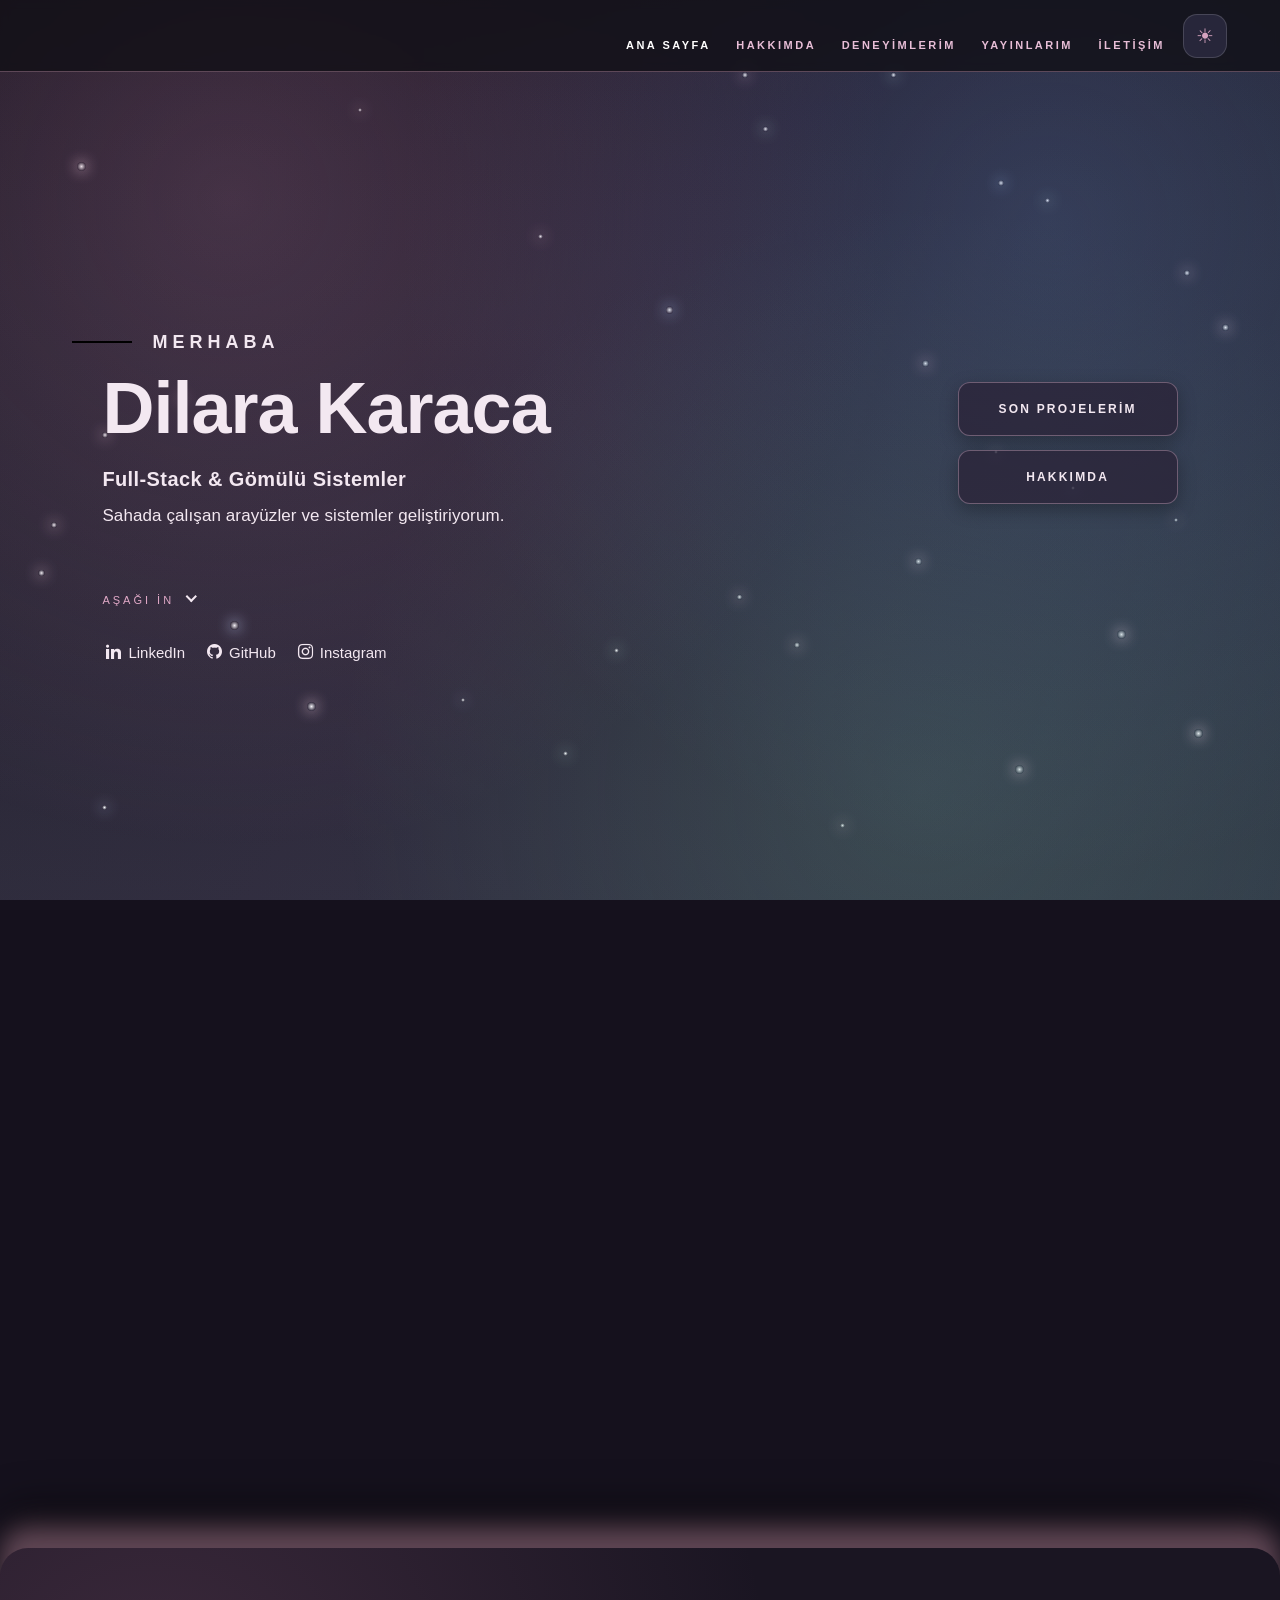
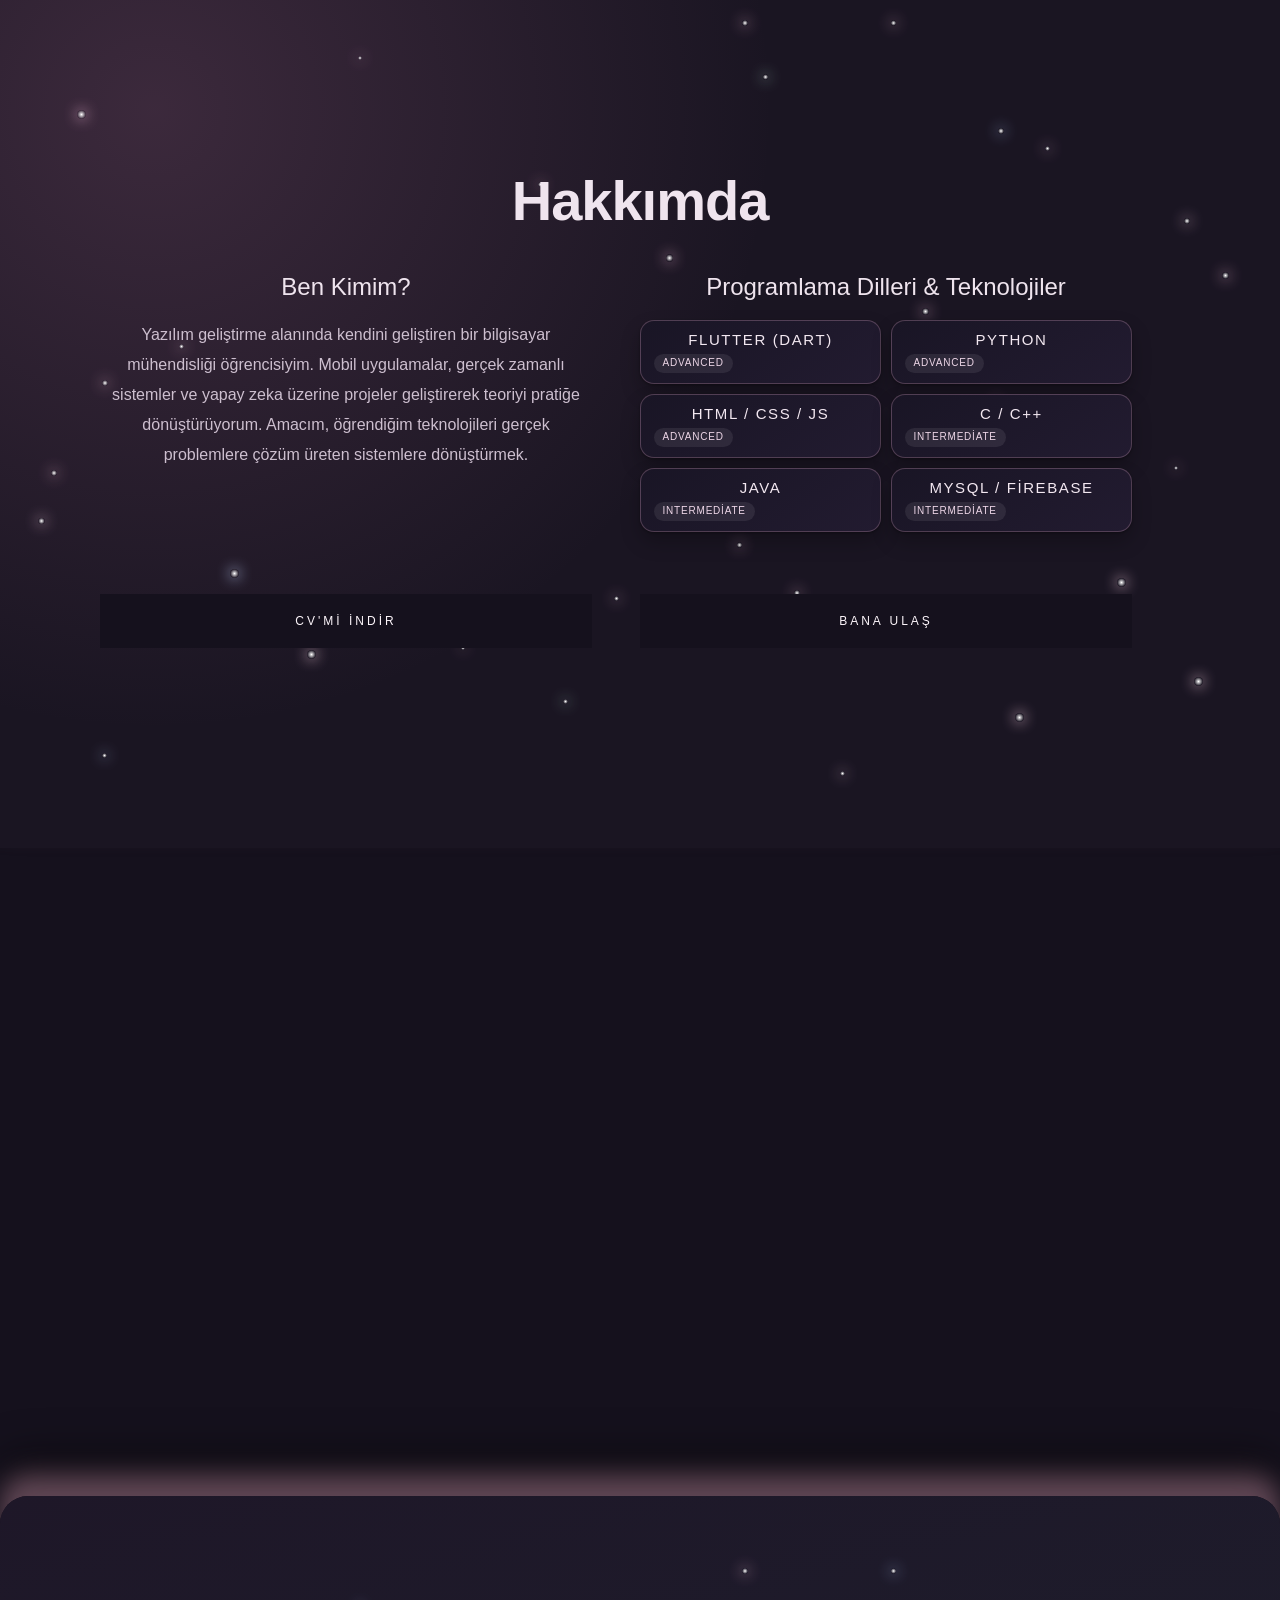
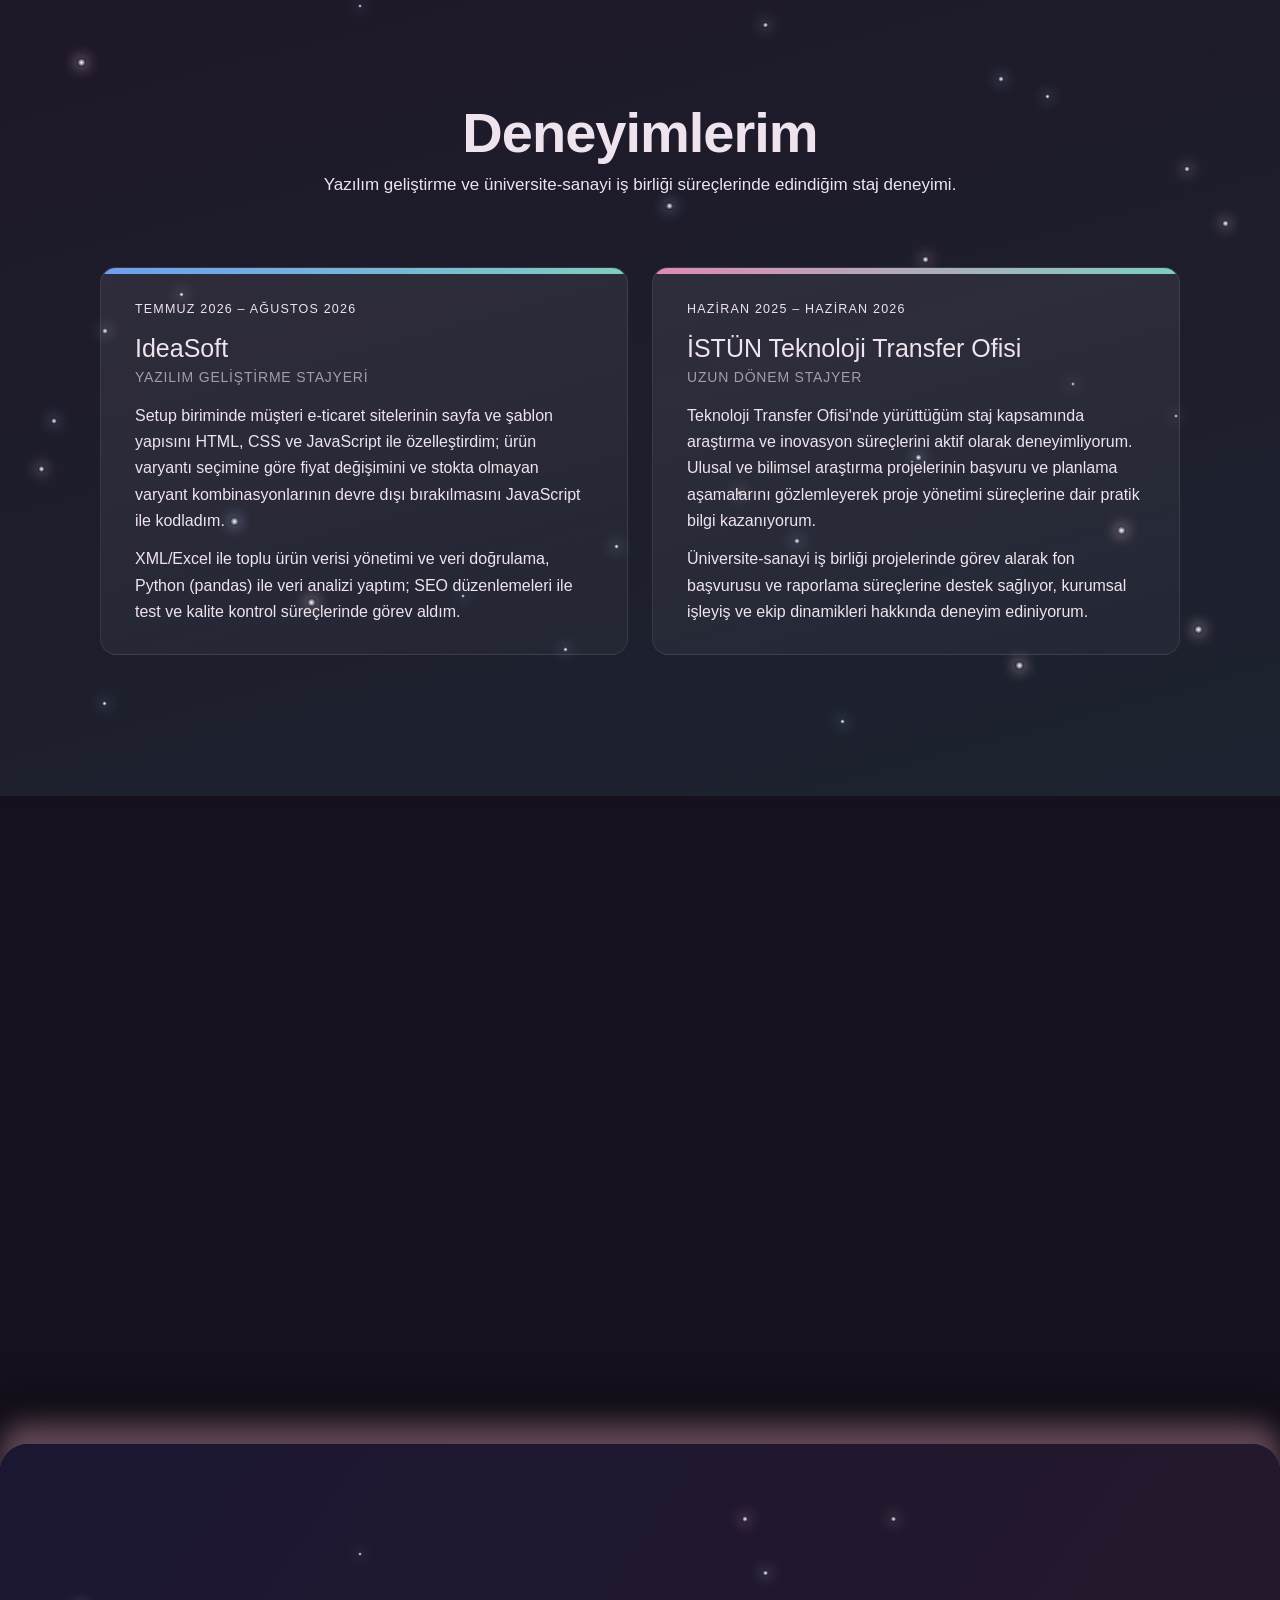
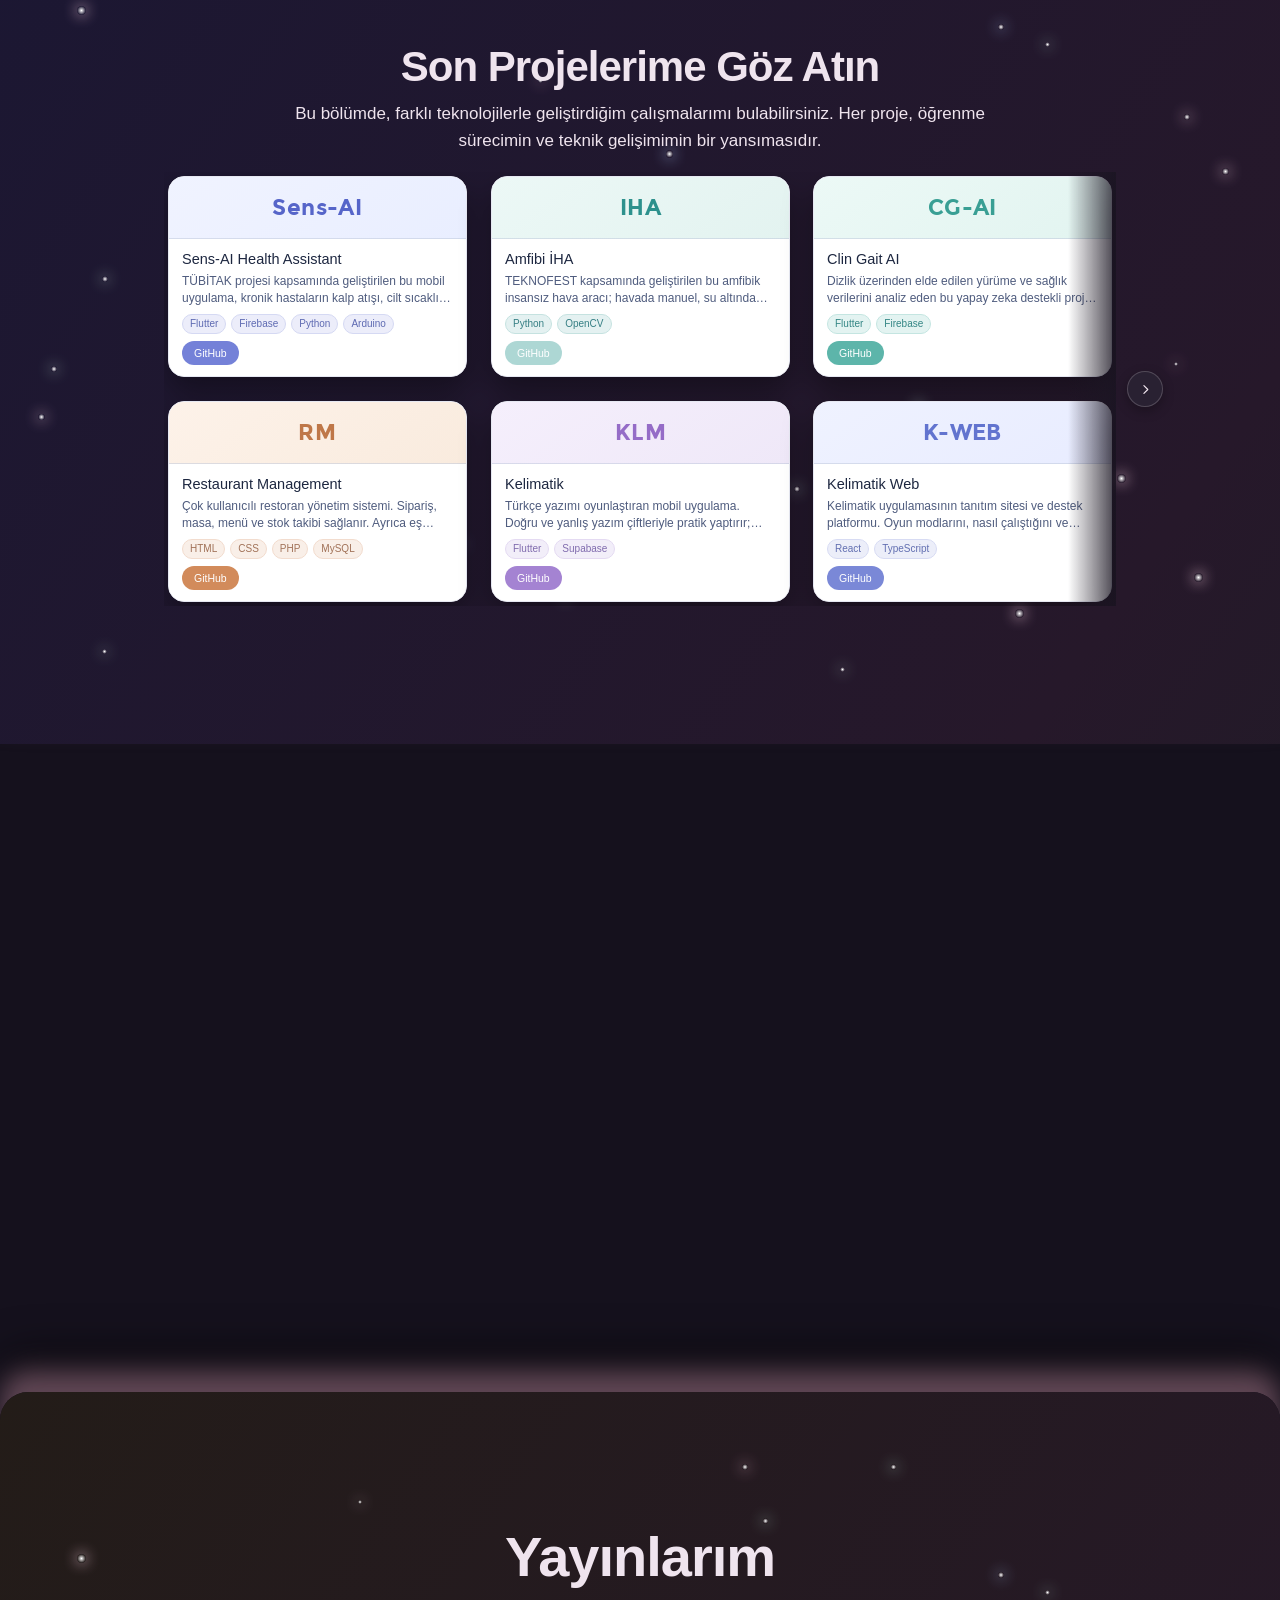
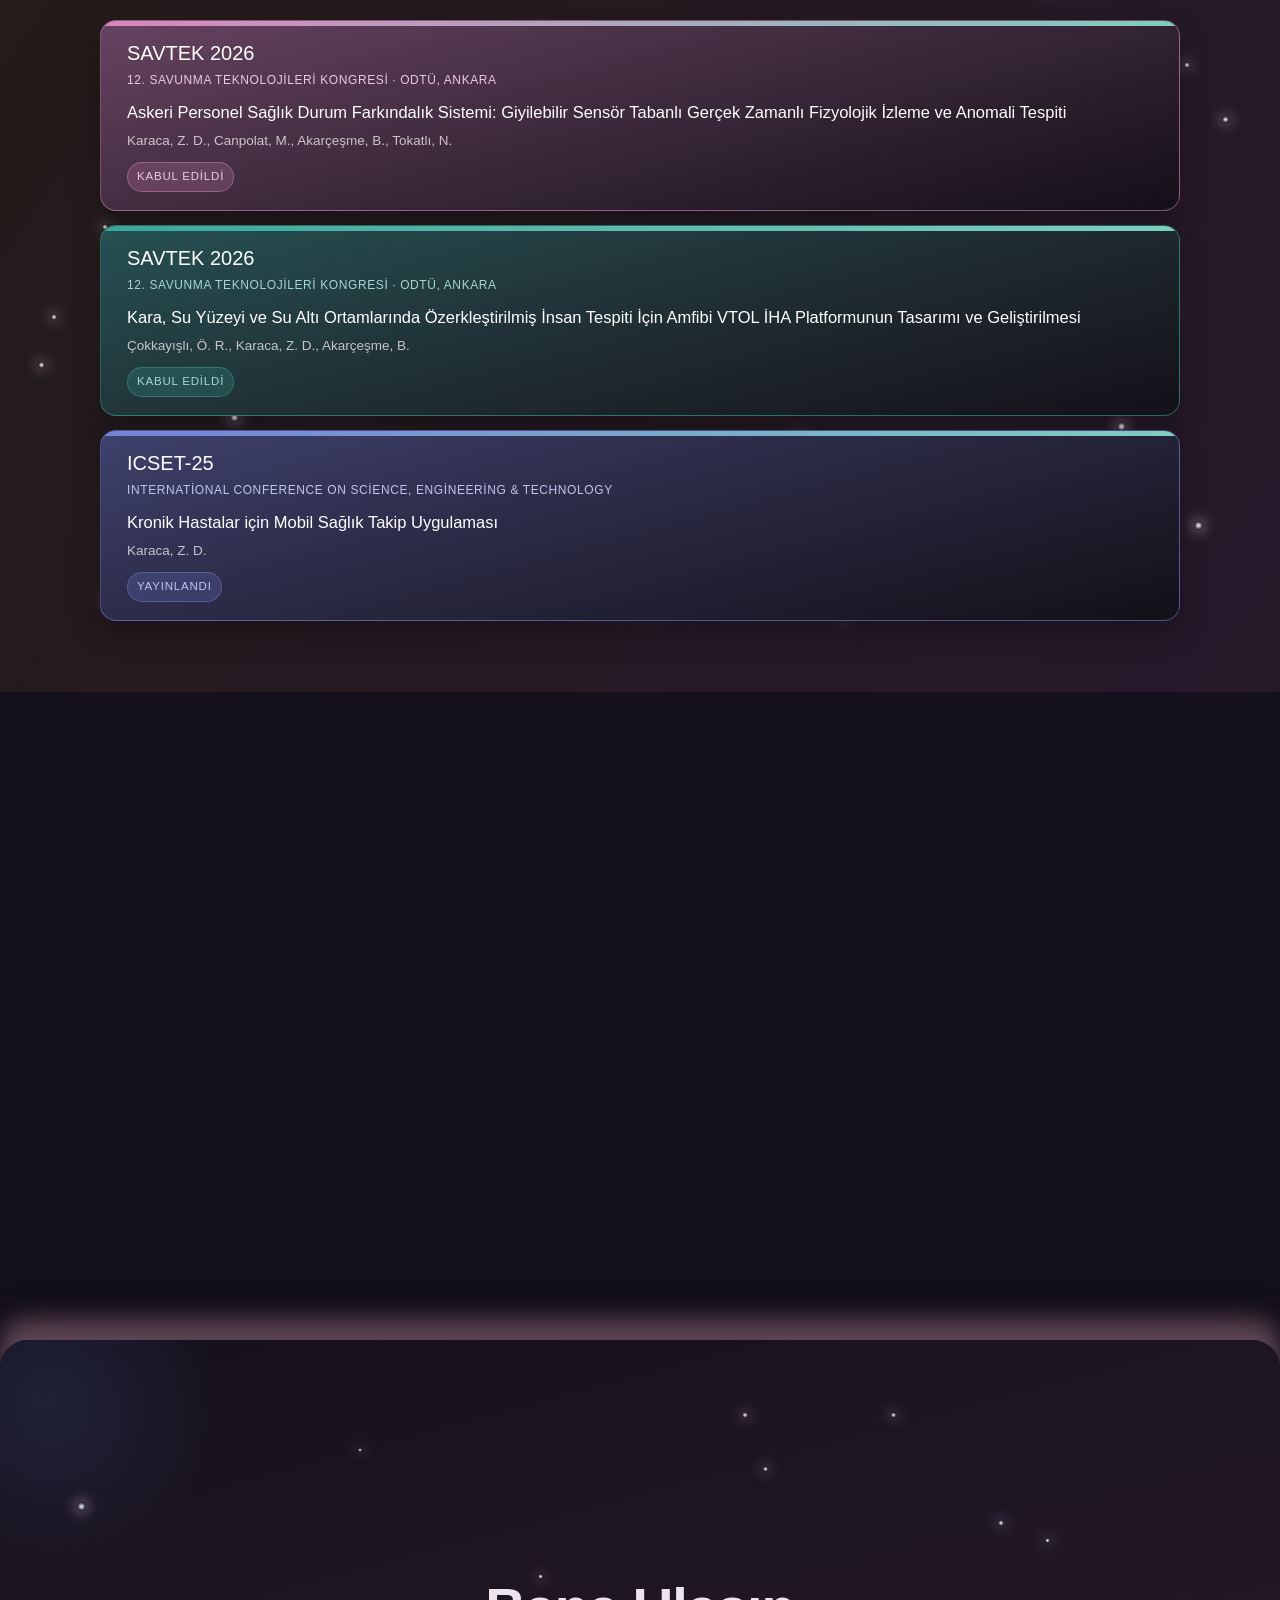
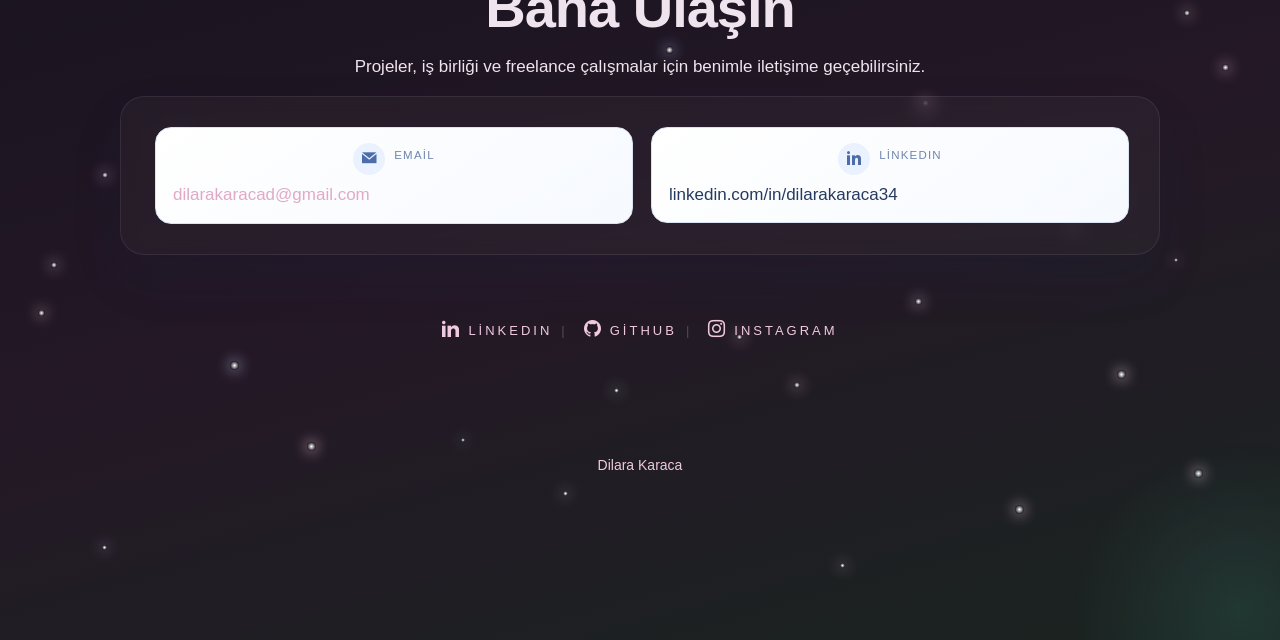
==== wwwroot/index.html @ cfd02b6e "üst üste binme giderildi" ====
<!DOCTYPE html>
<html class="no-js" lang="tr">

<head>
    <meta charset="utf-8">
    <title>Dilara Karaca</title>
    <meta name="description" content="Dilara Karaca kişisel portfolyo sitesi">
    <meta name="author" content="Dilara Karaca">
    <meta name="viewport" content="width=device-width, initial-scale=1">

    <link rel="stylesheet" href="hola-master/css/base.css">
    <link rel="stylesheet" href="hola-master/css/vendor.css">
    <link rel="stylesheet" href="hola-master/css/main.css?v=2">
    <style>
        .experience-grid {
            width: min(108rem, 100%);
            margin: 1.6rem auto 0;
            display: grid;
            grid-template-columns: repeat(2, minmax(0, 1fr));
            gap: 2.4rem;
            align-items: stretch;
            text-align: left;
        }

        .experience-card {
            --mx: 50%;
            --my: 18%;
            --rx: 0deg;
            --ry: 0deg;
            position: relative;
            display: flex;
            flex-direction: column;
            padding: 3.2rem 3.4rem 2.8rem;
            overflow: hidden;
            background: linear-gradient(165deg, #ffffff 0%, #eef4ff 100%);
            border: 1px solid rgba(142, 180, 239, 0.45);
            border-radius: 1.6rem;
            box-shadow: 0 1.4rem 3.2rem rgba(70, 90, 140, 0.1);
            text-align: left;
            transform: perspective(1100px) rotateX(var(--rx)) rotateY(var(--ry));
            transition: transform .18s ease-out, box-shadow .35s ease, border-color .35s ease;
            will-change: transform;
        }

        .experience-card:nth-child(2) {
            background: linear-gradient(165deg, #ffffff 0%, #fdf2f7 100%);
            border-color: rgba(214, 150, 184, 0.5);
            box-shadow: 0 1.4rem 3.2rem rgba(140, 70, 100, 0.1);
        }

        .experience-card::before {
            content: "";
            position: absolute;
            top: 0;
            left: 0;
            right: 0;
            height: .55rem;
            background: linear-gradient(90deg, #6f9eef, #7dcec0);
        }

        .experience-card:nth-child(2)::before {
            background: linear-gradient(90deg, #e08ab4, #7dcec0);
        }

        .experience-card::after {
            content: "";
            position: absolute;
            top: var(--my);
            left: var(--mx);
            width: 36rem;
            height: 36rem;
            border-radius: 50%;
            background: radial-gradient(circle, rgba(111, 158, 239, 0.72) 0%, rgba(111, 158, 239, 0) 68%);
            transform: translate(-50%, -50%);
            opacity: 0;
            pointer-events: none;
            filter: blur(4px);
            transition: opacity .25s ease;
        }

        .experience-card:nth-child(2)::after {
            background: radial-gradient(circle, rgba(224, 138, 180, 0.7) 0%, rgba(224, 138, 180, 0) 68%);
        }

        .experience-card:hover::after,
        .experience-card:focus-within::after {
            opacity: 1;
        }

        .experience-card:hover,
        .experience-card:focus-within {
            box-shadow: 0 2.8rem 5rem rgba(70, 50, 80, 0.18);
        }

        .experience-card > * {
            position: relative;
            z-index: 1;
        }

        @media (prefers-reduced-motion: reduce) {
            .experience-card,
            .experience-card::after,
            .stack-card--experience,
            .publication-card,
            .publication-card::after {
                transition: none;
                animation: none;
            }
        }

        .publication-list {
            width: min(108rem, 100%);
            margin: 0.8rem auto 0;
            display: grid;
            gap: 1.4rem;
            text-align: left;
        }

        .publication-card {
            --mx: 70%;
            --my: 20%;
            --rx: 0deg;
            --ry: 0deg;
            --card: #d786bb;
            position: relative;
            overflow: hidden;
            padding: 2rem 2.6rem 1.8rem;
            border-radius: 1.6rem;
            border: 1px solid color-mix(in srgb, var(--card) 36%, #fff);
            background: linear-gradient(165deg, #fff 0%, color-mix(in srgb, var(--card) 16%, #fff) 100%);
            box-shadow: 0 1.4rem 3.2rem color-mix(in srgb, var(--card) 18%, transparent);
            text-align: left;
            transform: perspective(1100px) rotateX(var(--rx)) rotateY(var(--ry));
            transition: transform .18s ease-out, box-shadow .35s ease;
        }

        .publication-card--teal { --card: #3aa79a; }
        .publication-card--blue { --card: #7481d8; }

        .publication-card::before {
            content: "";
            position: absolute;
            top: 0;
            left: 0;
            right: 0;
            height: .5rem;
            background: linear-gradient(90deg, var(--card), #7dcec0);
        }

        .publication-card::after {
            content: "";
            position: absolute;
            top: var(--my);
            left: var(--mx);
            width: 28rem;
            height: 28rem;
            border-radius: 50%;
            background: radial-gradient(circle, color-mix(in srgb, var(--card) 55%, transparent) 0%, transparent 68%);
            transform: translate(-50%, -50%);
            opacity: 0;
            pointer-events: none;
            transition: opacity .25s ease;
        }

        .publication-card:hover::after,
        .publication-card:focus-within::after {
            opacity: 1;
        }

        .publication-card:hover,
        .publication-card:focus-within {
            box-shadow: 0 2.4rem 4.4rem color-mix(in srgb, var(--card) 28%, transparent);
        }

        .publication-card > * {
            position: relative;
            z-index: 1;
        }

        .publication-card__venue {
            margin: 0;
            font-family: "librebaskerville-bold", serif;
            font-size: 2rem;
            line-height: 1.2;
            color: #241820;
        }

        .publication-card__event {
            margin: 0.4rem 0 0;
            font-family: "montserrat-regular", sans-serif;
            font-size: 1.2rem;
            letter-spacing: .06rem;
            text-transform: uppercase;
            color: color-mix(in srgb, var(--card) 70%, #3a2030);
        }

        .publication-card h3 {
            margin: 0.9rem 0 0.7rem;
            font-family: "montserrat-bold", sans-serif;
            font-size: 1.65rem;
            line-height: 1.45;
            color: #241820;
        }

        .publication-card__authors {
            margin: 0;
            font-family: "montserrat-regular", sans-serif;
            font-size: 1.35rem;
            line-height: 1.5;
            color: rgba(42, 34, 48, 0.78);
        }

        .publication-card__status {
            display: inline-block;
            margin-top: 1rem;
            padding: 0.35rem 0.9rem;
            border-radius: 999px;
            background: color-mix(in srgb, var(--card) 16%, #fff);
            border: 1px solid color-mix(in srgb, var(--card) 34%, #fff);
            font-family: "montserrat-regular", sans-serif;
            font-size: 1.15rem;
            letter-spacing: .08rem;
            text-transform: uppercase;
            color: color-mix(in srgb, var(--card) 75%, #241820);
        }

        body.theme-dark .publication-card {
            background: linear-gradient(165deg, color-mix(in srgb, var(--card) 42%, #171320), #141018);
            border-color: color-mix(in srgb, var(--card) 50%, transparent);
            box-shadow: 0 1.2rem 2.8rem rgba(0, 0, 0, 0.28);
        }

        body.theme-dark .publication-card__venue,
        body.theme-dark .publication-card h3 {
            color: #fff;
        }

        body.theme-dark .publication-card__event,
        body.theme-dark .publication-card__status {
            color: color-mix(in srgb, var(--card) 45%, #fff);
        }

        body.theme-dark .publication-card__authors {
            color: rgba(244, 236, 242, 0.78);
        }

        body.theme-dark .publication-card__status {
            background: color-mix(in srgb, var(--card) 22%, transparent);
            border-color: color-mix(in srgb, var(--card) 46%, transparent);
        }

        .experience-card .timeline__timeframe {
            margin: 0 0 1.4rem;
            font-size: 1.25rem;
            letter-spacing: .12rem;
        }

        .experience-card .timeline__header h5 {
            margin: 0 0 0.5rem;
            font-family: "librebaskerville-bold", serif;
            font-size: 2.5rem;
            line-height: 1.25;
            letter-spacing: 0;
            text-transform: none;
        }

        .experience-card .timeline__header h3 {
            margin: 0 0 1.6rem;
            font-family: "montserrat-regular", sans-serif;
            font-size: 1.4rem;
            font-weight: 400;
            letter-spacing: .08rem;
            text-transform: uppercase;
            color: rgba(61, 42, 58, 0.55);
        }

        .experience-card .timeline__desc {
            padding: 0;
            text-align: left;
        }

        .experience-card .timeline__desc p {
            margin: 0 0 1.2rem;
            padding: 0;
            font-size: 1.6rem;
            line-height: 1.65;
            text-align: left;
        }

        .experience-card .timeline__desc p:last-child {
            margin-bottom: 0;
        }

        @media only screen and (max-width: 800px) {
            .experience-grid {
                grid-template-columns: 1fr;
            }
        }

        .portfolio-card-v2 {
            height: 40rem;
            cursor: pointer;
        }

        .portfolio-card-v2__top {
            min-height: 15rem;
        }

        .portfolio-card-v2__body {
            min-height: 0;
            display: flex;
            flex-direction: column;
            overflow: hidden;
        }

        .portfolio-card-v2__desc {
            display: -webkit-box;
            -webkit-line-clamp: 3;
            -webkit-box-orient: vertical;
            overflow: hidden;
            text-overflow: ellipsis;
        }

        .portfolio-card-v2__tech-list {
            margin-top: auto;
        }

        .portfolio-card-v2__footer {
            flex: 0 0 auto;
        }

        .project-modal {
            position: fixed;
            inset: 0;
            z-index: 2000;
            display: none;
            align-items: center;
            justify-content: center;
            padding: 2.4rem;
            background: rgba(17, 15, 22, 0.42);
            -webkit-backdrop-filter: blur(8px);
            backdrop-filter: blur(8px);
        }

        .project-modal.is-open {
            display: flex;
        }

        .project-modal__dialog {
            --mx: 72%;
            --my: 16%;
            --card: #d786bb;
            --edge: 0;
            --edge-end: 0;
            position: relative;
            width: min(76rem, 100%);
            max-height: min(86vh, 78rem);
            overflow: auto;
            border-radius: 1.2rem;
            box-shadow: 0 2.8rem 8rem rgba(20, 20, 35, 0.28);
        }

        .project-modal__shade {
            position: fixed;
            z-index: 3;
            pointer-events: none;
            border-radius: inherit;
            background: radial-gradient(circle at var(--mx) var(--my), color-mix(in srgb, var(--card) 46%, transparent), transparent 18rem);
            box-shadow:
                inset 0 3.4rem 2.6rem -1.8rem rgba(72, 28, 52, calc(var(--edge) * 0.28)),
                inset 0 -3.4rem 2.6rem -1.8rem rgba(72, 28, 52, calc(var(--edge-end) * 0.22));
        }

        body.theme-dark .project-modal__shade {
            background: radial-gradient(circle at var(--mx) var(--my), color-mix(in srgb, var(--card) 72%, transparent), transparent 16rem);
            box-shadow:
                inset 0 3.6rem 2.8rem -1.6rem rgba(255, 220, 236, calc(var(--edge) * 0.5)),
                inset 0 -3.6rem 2.8rem -1.6rem rgba(0, 0, 0, calc(var(--edge-end) * 0.55));
        }

        .project-modal__close {
            -webkit-appearance: none;
            appearance: none;
            position: absolute;
            top: 1.8rem;
            right: 2rem;
            z-index: 4;
            min-width: 0 !important;
            width: auto !important;
            height: auto !important;
            border: 0 !important;
            border-radius: 0 !important;
            background: transparent !important;
            box-shadow: none !important;
            color: #111216 !important;
            font-size: 3rem;
            line-height: 1;
            cursor: pointer;
            padding: 0 !important;
        }

        .project-modal__close:hover,
        .project-modal__close:focus,
        .project-modal__close:active {
            background: transparent !important;
            box-shadow: none !important;
            outline: none;
        }

        .project-modal .portfolio-card-v2 {
            width: 100%;
            height: auto;
            cursor: default;
            margin: 0;
        }

        .project-modal .portfolio-card-v2__desc {
            display: block;
            overflow: visible;
        }

        .project-modal .portfolio-card-v2__footer {
            margin-top: 2.4rem;
        }

        .project-readme {
            --card: #d786bb;
            position: relative;
            overflow: hidden;
            padding: 4.8rem 4.4rem 3.4rem;
            color: #2a2230;
            border-radius: 1.8rem;
            border: 1px solid color-mix(in srgb, var(--card) 38%, #fff);
            background: linear-gradient(165deg, #fff 0%, color-mix(in srgb, var(--card) 18%, #fff) 100%);
            box-shadow: 0 2.4rem 5.6rem rgba(70, 40, 70, 0.18);
        }

        .project-readme::before {
            content: "";
            position: absolute;
            top: 0;
            left: 0;
            right: 0;
            height: .55rem;
            background: linear-gradient(90deg, var(--card), #7dcec0);
        }

        .project-readme h1,
        .project-readme h2,
        .project-readme h3 {
            font-family: "montserrat-bold", sans-serif;
            line-height: 1.25;
            color: #241820;
        }

        .project-readme h1 {
            font-size: 3.2rem;
            margin: 0 0 1.2rem;
        }

        .project-readme h2,
        .project-readme h3 {
            margin: 2.6rem 0 1rem;
            padding-left: 1.2rem;
            border-left: .35rem solid var(--card);
        }

        .project-readme h2 {
            font-size: 2rem;
        }

        .project-readme h3 {
            font-size: 1.7rem;
        }

        .project-readme p,
        .project-readme li {
            font-family: "montserrat-regular", sans-serif;
            font-size: 1.55rem;
            line-height: 1.7;
        }

        .project-readme ul,
        .project-readme ol {
            margin: 0 0 1.6rem;
            padding-left: 2rem;
        }

        .project-readme li::marker {
            color: var(--card);
        }

        .project-readme a {
            color: color-mix(in srgb, var(--card) 70%, #3a2030);
        }

        .project-readme pre {
            overflow: auto;
            margin: 0 0 1.6rem;
            padding: 1.4rem 1.6rem;
            border-radius: 1rem;
            background: color-mix(in srgb, var(--card) 10%, #fff);
            border: 1px solid color-mix(in srgb, var(--card) 24%, #fff);
        }

        .project-readme code {
            font-family: ui-monospace, SFMono-Regular, Menlo, Consolas, monospace;
            font-size: 1.3rem;
        }

        .project-readme img {
            display: block;
            max-width: 100%;
            height: auto;
            margin: 1.4rem 0;
            border-radius: 1.2rem;
            box-shadow: 0 1.4rem 3rem rgba(40, 20, 40, 0.16);
        }

        .project-readme .anchor {
            display: none;
        }

        .project-readme__actions {
            display: flex;
            flex-wrap: wrap;
            gap: 0.8rem;
            margin-top: 2.8rem;
            padding-top: 2rem;
            border-top: 1px solid color-mix(in srgb, var(--card) 28%, transparent);
        }

        body.theme-dark .project-readme {
            color: #f6eef4;
            border-color: color-mix(in srgb, var(--card) 55%, transparent);
            background: linear-gradient(165deg, color-mix(in srgb, var(--card) 38%, #171320), #141018);
        }

        body.theme-dark .project-readme h1,
        body.theme-dark .project-readme h2,
        body.theme-dark .project-readme h3 {
            color: #fff;
        }

        body.theme-dark .project-readme a {
            color: color-mix(in srgb, var(--card) 55%, #fff);
        }

        body.theme-dark .project-readme pre {
            background: rgba(0, 0, 0, 0.28);
            border-color: color-mix(in srgb, var(--card) 40%, transparent);
        }

        body.theme-dark .project-modal__close {
            color: #fff !important;
        }

        @media only screen and (max-width: 700px) {
            .portfolio-card-v2 {
                height: 46rem;
            }

            .portfolio-card-v2__desc {
                -webkit-line-clamp: 3;
            }
        }
    </style>

    <script src="hola-master/js/modernizr.js"></script>

    <link rel="stylesheet" href="css/stack.css?v=26">

    <link rel="shortcut icon" href="assets/dk.icon.png" type="image/png">
    <link rel="icon" href="assets/dk.icon.png" type="image/png">
</head>

<body id="top" class="is-stacked theme-dark">
    <script>
        try {
            if (localStorage.getItem("portfolio-theme") === "light") {
                document.body.classList.remove("theme-dark");
            }
        } catch (error) {}
    </script>
    <header class="s-header">
        <nav class="header-nav-wrap">
            <ul class="header-nav">
                <li class="current"><a class="smoothscroll" href="#home" title="home">ANA SAYFA</a></li>
                <li><a class="smoothscroll" href="#about" title="about">HAKKIMDA</a></li>
                <li><a class="smoothscroll" href="#experience" title="experience">DENEYİMLERİM</a></li>
                <li><a class="smoothscroll" href="#publications" title="publications">YAYINLARIM</a></li>
                <li><a class="smoothscroll" href="#contact" title="contact">İLETİŞİM</a></li>
            </ul>
        </nav>

        <button class="theme-toggle" type="button" data-theme-toggle aria-label="Tema değiştir" aria-pressed="true">
            <img class="theme-toggle__icon" src="assets/dark_mode.png" alt="" aria-hidden="true">
        </button>

        <a class="header-menu-toggle" href="#0"><span>Menu</span></a>
    </header>

    <div class="page-stack">
    <section id="home" class="s-home page-hero target-section stack-card">
        <div class="sparkle-field" aria-hidden="true"><span></span><span></span><span></span><span></span><span></span><span></span><span></span><span></span><span></span><span></span><span></span><span></span><span></span><span></span><span></span><span></span><span></span><span></span><span></span><span></span><span></span><span></span><span></span><span></span><span></span><span></span><span></span><span></span><span></span><span></span><span></span><span></span></div>
        <div class="overlay"></div>
        <div class="shadow-overlay"></div>

        <div class="home-content">
            <div class="row home-content__main">
                <h3>MERHABA</h3>

                <h1>
                    Dilara Karaca<br>
                    <span class="home-content__subtitle">Full-Stack &amp; Gömülü Sistemler</span>
                    <span class="home-content__tagline">Sahada çalışan arayüzler ve sistemler
                        geliştiriyorum.</span>
                </h1>

                <div class="home-content__buttons">
                    <a href="#works" class="smoothscroll btn btn--stroke">Son Projelerim</a>
                    <a href="#about" class="smoothscroll btn btn--stroke">Hakkımda</a>
                </div>

                <div class="home-content__scroll">
                    <a href="#about" class="scroll-link smoothscroll"><span>Aşağı İn</span></a>
                </div>

                <ul class="home-social">
                    <li><a href="https://www.linkedin.com/in/dilarakaraca34/" target="_blank" rel="noopener noreferrer"><i
                                class="im im-linkedin" aria-hidden="true"></i><span>LinkedIn</span></a></li>
                    <li><a href="https://github.com/dilara-karaca" target="_blank" rel="noopener noreferrer"><i
                                class="im im-github" aria-hidden="true"></i><span>GitHub</span></a></li>
                    <li><a href="https://www.instagram.com/dilaraa.karaca/" target="_blank" rel="noopener noreferrer"><i
                                class="im im-instagram" aria-hidden="true"></i><span>Instagram</span></a></li>
                </ul>
            </div>
        </div>
    </section>
    <div class="stack-spacer" aria-hidden="true"></div>

    <section id="about" class="s-about target-section stack-card stack-card--sheet stack-card--about">
        <div class="sparkle-field" aria-hidden="true"><span></span><span></span><span></span><span></span><span></span><span></span><span></span><span></span><span></span><span></span><span></span><span></span><span></span><span></span><span></span><span></span><span></span><span></span><span></span><span></span><span></span><span></span><span></span><span></span><span></span><span></span><span></span><span></span><span></span><span></span><span></span><span></span></div>
        <div class="row narrow section-intro has-bottom-sep">
            <div class="col-full text-center">
                <h1>Hakkımda</h1>
            </div>
        </div>

        <div class="row about-content">
            <div class="col-six tab-full left">
                <h3>Ben Kimim?</h3>
                <p>Yazılım geliştirme alanında kendini geliştiren bir bilgisayar mühendisliği öğrencisiyim. Mobil
                    uygulamalar, gerçek zamanlı sistemler ve yapay zeka üzerine projeler geliştirerek teoriyi pratiğe
                    dönüştürüyorum. Amacım, öğrendiğim teknolojileri gerçek problemlere çözüm üreten sistemlere
                    dönüştürmek.</p>
            </div>

            <div class="col-six tab-full right">
                <h3>Programlama Dilleri &amp; Teknolojiler</h3>
                <ul class="skill-bars">
                    <li>
                        <div class="skill-card"><strong>Flutter (Dart)</strong><span
                                class="skill-card__level">Advanced</span></div>
                    </li>
                    <li>
                        <div class="skill-card"><strong>Python</strong><span class="skill-card__level">Advanced</span>
                        </div>
                    </li>
                    <li>
                        <div class="skill-card"><strong>HTML / CSS / JS</strong><span
                                class="skill-card__level">Advanced</span></div>
                    </li>
                    <li>
                        <div class="skill-card"><strong>C / C++</strong><span
                                class="skill-card__level">Intermediate</span></div>
                    </li>
                    <li>
                        <div class="skill-card"><strong>Java</strong><span class="skill-card__level">Intermediate</span>
                        </div>
                    </li>
                    <li>
                        <div class="skill-card"><strong>MySQL / Firebase</strong><span
                                class="skill-card__level">Intermediate</span></div>
                    </li>
                </ul>
            </div>
        </div>

        <div class="row about-content about-content--buttons">
            <div class="col-six tab-full left">
                <a href="files/Zeynep_Dilara_Karaca_CV_TR.pdf" class="btn btn--primary full-width" download>CV'Mİ
                    İNDİR</a>
            </div>
            <div class="col-six tab-full right">
                <a href="#contact" class="smoothscroll btn btn--primary full-width">Bana Ulaş</a>
            </div>
        </div>
    </section>
    <div class="stack-spacer" aria-hidden="true"></div>

    <section id="experience" class="target-section stack-card stack-card--sheet stack-card--experience">
        <div class="sparkle-field" aria-hidden="true"><span></span><span></span><span></span><span></span><span></span><span></span><span></span><span></span><span></span><span></span><span></span><span></span><span></span><span></span><span></span><span></span><span></span><span></span><span></span><span></span><span></span><span></span><span></span><span></span><span></span><span></span><span></span><span></span><span></span><span></span><span></span><span></span></div>
        <div class="row narrow section-intro experience-intro">
            <div class="col-full">
                <h1>Deneyimlerim</h1>
                <p class="lead">Yazılım geliştirme ve üniversite-sanayi iş birliği süreçlerinde edindiğim staj deneyimi.</p>
            </div>
        </div>

        <div class="experience-grid">
            <article class="experience-card">
                <div class="timeline__header">
                    <p class="timeline__timeframe">Temmuz 2026 – Ağustos 2026</p>
                    <h5>IdeaSoft</h5>
                    <h3>Yazılım Geliştirme Stajyeri</h3>
                </div>
                <div class="timeline__desc">
                    <p>Setup biriminde müşteri e-ticaret sitelerinin sayfa ve şablon yapısını HTML, CSS ve JavaScript ile özelleştirdim; ürün varyantı seçimine göre fiyat değişimini ve stokta olmayan varyant kombinasyonlarının devre dışı bırakılmasını JavaScript ile kodladım.</p>
                    <p>XML/Excel ile toplu ürün verisi yönetimi ve veri doğrulama, Python (pandas) ile veri analizi yaptım; SEO düzenlemeleri ile test ve kalite kontrol süreçlerinde görev aldım.</p>
                </div>
            </article>
            <article class="experience-card">
                <div class="timeline__header">
                    <p class="timeline__timeframe">Haziran 2025 – Haziran 2026</p>
                    <h5>İSTÜN Teknoloji Transfer Ofisi</h5>
                    <h3>Uzun Dönem Stajyer</h3>
                </div>
                <div class="timeline__desc">
                    <p>Teknoloji Transfer Ofisi'nde yürüttüğüm staj kapsamında araştırma ve inovasyon süreçlerini aktif olarak deneyimliyorum. Ulusal ve bilimsel araştırma projelerinin başvuru ve planlama aşamalarını gözlemleyerek proje yönetimi süreçlerine dair pratik bilgi kazanıyorum.</p>
                    <p>Üniversite-sanayi iş birliği projelerinde görev alarak fon başvurusu ve raporlama süreçlerine destek sağlıyor, kurumsal işleyiş ve ekip dinamikleri hakkında deneyim ediniyorum.</p>
                </div>
            </article>
        </div>
    </section>
    <div class="stack-spacer" aria-hidden="true"></div>

    <section id="works" class="s-works target-section stack-card stack-card--sheet stack-card--works">
        <div class="sparkle-field" aria-hidden="true"><span></span><span></span><span></span><span></span><span></span><span></span><span></span><span></span><span></span><span></span><span></span><span></span><span></span><span></span><span></span><span></span><span></span><span></span><span></span><span></span><span></span><span></span><span></span><span></span><span></span><span></span><span></span><span></span><span></span><span></span><span></span><span></span></div>
        <div class="row narrow section-intro">
            <div class="col-full">
                <h1 id="works-title">Son Projelerime Göz Atın</h1>
                <p class="lead">Bu bölümde, farklı teknolojilerle geliştirdiğim çalışmalarımı bulabilirsiniz. Her proje,
                    öğrenme sürecimin ve teknik gelişimimin bir yansımasıdır.</p>
            </div>
        </div>

        <div class="works-carousel" data-works-carousel>
            <button class="works-carousel__nav works-carousel__nav--prev" type="button" aria-label="Önceki projeler"><svg viewBox="0 0 24 24" aria-hidden="true" focusable="false"><path d="M14.25 6.5 8.75 12l5.5 5.5" fill="none" stroke="currentColor" stroke-width="1.6" stroke-linecap="round" stroke-linejoin="round"/></svg></button>
            <div class="works-carousel__viewport">
                <div class="portfolio-grid-v2 works-carousel__track">
            <div class="portfolio-card-v2 portfolio-card-v2--blue">
                <div class="portfolio-card-v2__top">Sens-AI</div>
                <div class="portfolio-card-v2__body">
                    <h3 class="portfolio-card-v2__title">Sens-AI Health Assistant</h3>
                    <p class="portfolio-card-v2__desc">TÜBİTAK projesi kapsamında geliştirilen bu mobil uygulama, kronik
                        hastaların kalp atışı, cilt sıcaklığı ve oksijen seviyesi gibi verilerini gerçek zamanlı izler.
                        Hasta ve hasta yakını için ayrı profiller bulunur: Hasta kendi verilerini takip edip kritik
                        durumlarda yakınına bildirim gönderirken, hasta yakını hastanın sağlık verilerini ve konumunu
                        uzaktan takip edebilir.</p>
                    <div class="portfolio-card-v2__tech-list"><span class="portfolio-card-v2__tech">Flutter</span><span
                            class="portfolio-card-v2__tech">Firebase</span><span
                            class="portfolio-card-v2__tech">Python</span><span
                            class="portfolio-card-v2__tech">Arduino</span></div>
                </div>
                <div class="portfolio-card-v2__footer"><a href="https://github.com/dilara-karaca/HealthAssistant"
                        target="_blank" rel="noopener noreferrer" class="portfolio-card-v2__btn">GitHub</a></div>
            </div>

            <div class="portfolio-card-v2 portfolio-card-v2--green">
                <div class="portfolio-card-v2__top">IHA</div>
                <div class="portfolio-card-v2__body">
                    <h3 class="portfolio-card-v2__title">Amfibi İHA</h3>
                    <p class="portfolio-card-v2__desc">TEKNOFEST kapsamında geliştirilen bu amfibik insansız hava aracı;
                        havada manuel, su altında otonom hareket edebilir. Görüntü işleme ile insan tespiti yaparak
                        arama-kurtarma ekiplerinin afet ve acil durumlarda hızlı müdahalesini desteklemek amacıyla
                        tasarlanmıştır.</p>
                    <div class="portfolio-card-v2__tech-list"><span class="portfolio-card-v2__tech">Python</span><span
                            class="portfolio-card-v2__tech">OpenCV</span></div>
                </div>
                <div class="portfolio-card-v2__footer"><span class="portfolio-card-v2__btn"
                        aria-disabled="true">GitHub</span></div>
            </div>

            <div class="portfolio-card-v2 portfolio-card-v2--teal">
                <div class="portfolio-card-v2__top">CG-AI</div>
                <div class="portfolio-card-v2__body">
                    <h3 class="portfolio-card-v2__title">Clin Gait AI</h3>
                    <p class="portfolio-card-v2__desc">Dizlik üzerinden elde edilen yürüme ve sağlık verilerini analiz
                        eden bu yapay zeka destekli proje, hastanın verilerini mobil uygulama üzerinden, doktorun ise
                        web tabanlı panel üzerinden takip etmesini sağlar. Elde edilen veriler doğrultusunda tedavi
                        sürecine destek sunarak daha etkili ve kişiselleştirilmiş bir sağlık takibi hedefler.</p>
                    <div class="portfolio-card-v2__tech-list"><span class="portfolio-card-v2__tech">Flutter</span><span
                            class="portfolio-card-v2__tech">Firebase</span></div>
                </div>
                <div class="portfolio-card-v2__footer"><a href="https://github.com/dilara-karaca/ClinGaitAI"
                        target="_blank" rel="noopener noreferrer" class="portfolio-card-v2__btn">GitHub</a></div>
            </div>

            <div class="portfolio-card-v2 portfolio-card-v2--orange">
                <div class="portfolio-card-v2__top">RM</div>
                <div class="portfolio-card-v2__body">
                    <h3 class="portfolio-card-v2__title">Restaurant Management</h3>
                    <p class="portfolio-card-v2__desc">Çok kullanıcılı restoran yönetim sistemi. Sipariş, masa, menü ve
                        stok takibi sağlanır. Ayrıca eş zamanlı kullanım desteği ile restoran içi operasyonların daha
                        hızlı ve hatasız yürütülmesine katkı sağlar.</p>
                    <div class="portfolio-card-v2__tech-list"><span class="portfolio-card-v2__tech">HTML</span><span
                            class="portfolio-card-v2__tech">CSS</span><span
                            class="portfolio-card-v2__tech">PHP</span><span class="portfolio-card-v2__tech">MySQL</span>
                    </div>
                </div>
                <div class="portfolio-card-v2__footer"><a
                        href="https://github.com/dilara-karaca/restaurant-management-system" target="_blank"
                        rel="noopener noreferrer" class="portfolio-card-v2__btn">GitHub</a></div>
            </div>

            <div class="portfolio-card-v2 portfolio-card-v2--purple">
                <div class="portfolio-card-v2__top">KLM</div>
                <div class="portfolio-card-v2__body">
                    <h3 class="portfolio-card-v2__title">Kelimatik</h3>
                    <p class="portfolio-card-v2__desc">Türkçe yazımı oyunlaştıran mobil uygulama. Doğru ve yanlış yazım
                        çiftleriyle pratik yaptırır; ilerleme, favoriler ve istatistikler Supabase üzerinden hesaba
                        senkronize edilir.</p>
                    <div class="portfolio-card-v2__tech-list"><span class="portfolio-card-v2__tech">Flutter</span><span
                            class="portfolio-card-v2__tech">Supabase</span></div>
                </div>
                <div class="portfolio-card-v2__footer"><a href="https://github.com/dilara-karaca/kelimatik"
                        target="_blank" rel="noopener noreferrer" class="portfolio-card-v2__btn">GitHub</a></div>
            </div>

            <div class="portfolio-card-v2 portfolio-card-v2--indigo">
                <div class="portfolio-card-v2__top">K-WEB</div>
                <div class="portfolio-card-v2__body">
                    <h3 class="portfolio-card-v2__title">Kelimatik Web</h3>
                    <p class="portfolio-card-v2__desc">Kelimatik uygulamasının tanıtım sitesi ve destek platformu. Oyun
                        modlarını, nasıl çalıştığını ve gizlilik ile destek sayfalarını sunar.</p>
                    <div class="portfolio-card-v2__tech-list"><span class="portfolio-card-v2__tech">React</span><span
                            class="portfolio-card-v2__tech">TypeScript</span></div>
                </div>
                <div class="portfolio-card-v2__footer"><a href="https://github.com/dilara-karaca/kelimatik_web"
                        target="_blank" rel="noopener noreferrer" class="portfolio-card-v2__btn">GitHub</a></div>
            </div>

            <div class="portfolio-card-v2 portfolio-card-v2--pink">
                <div class="portfolio-card-v2__top">FT</div>
                <div class="portfolio-card-v2__body">
                    <h3 class="portfolio-card-v2__title">Fizyolojik Takip</h3>
                    <p class="portfolio-card-v2__desc">Askeri personelin pazuband üzerinden nabız, SpO₂, cilt sıcaklığı
                        ve stres verilerini izlemesini; komuta tarafının aynı ölçümleri ve konumu takip etmesini
                        sağlayan Flutter uygulaması.</p>
                    <div class="portfolio-card-v2__tech-list"><span class="portfolio-card-v2__tech">Flutter</span><span
                            class="portfolio-card-v2__tech">Firebase</span></div>
                </div>
                <div class="portfolio-card-v2__footer"><a href="https://github.com/dilara-karaca/askeri_takip"
                        target="_blank" rel="noopener noreferrer" class="portfolio-card-v2__btn">GitHub</a></div>
            </div>

            <div class="portfolio-card-v2 portfolio-card-v2--rose">
                <div class="portfolio-card-v2__top">FT-W</div>
                <div class="portfolio-card-v2__body">
                    <h3 class="portfolio-card-v2__title">Fizyolojik Takip İzleme Paneli</h3>
                    <p class="portfolio-card-v2__desc">Sağlık personeli için merkezi web paneli. Personelin fizyolojik
                        verilerini Normal, Dikkat ve Kritik olarak sınıflandırır; alarm ve müdahale akışını gösterir.</p>
                    <div class="portfolio-card-v2__tech-list"><span class="portfolio-card-v2__tech">React</span><span
                            class="portfolio-card-v2__tech">TypeScript</span></div>
                </div>
                <div class="portfolio-card-v2__footer"><a href="https://github.com/dilara-karaca/askeri-takip-web"
                        target="_blank" rel="noopener noreferrer" class="portfolio-card-v2__btn">GitHub</a><a
                        href="https://dilara-karaca.github.io/askeri-takip-web/" target="_blank"
                        rel="noopener noreferrer" class="portfolio-card-v2__btn">Live Demo</a></div>
            </div>

            <div class="portfolio-card-v2 portfolio-card-v2--blue">
                <div class="portfolio-card-v2__top">L-AI</div>
                <div class="portfolio-card-v2__body">
                    <h3 class="portfolio-card-v2__title">Livera</h3>
                    <p class="portfolio-card-v2__desc">Flask tabanlı, karaciğer sağlık durumunu sorgulayan chatbot. Hem
                        CSV veri seti hem de Gemini API kullanılarak cevap üretir.</p>
                    <div class="portfolio-card-v2__tech-list"><span class="portfolio-card-v2__tech">Python</span></div>
                </div>
                <div class="portfolio-card-v2__footer"><a href="https://github.com/dilara-karaca/karaciger_chatbot"
                        target="_blank" rel="noopener noreferrer" class="portfolio-card-v2__btn">GitHub</a></div>
            </div>

            <div class="portfolio-card-v2 portfolio-card-v2--green">
                <div class="portfolio-card-v2__top">L-CMP</div>
                <div class="portfolio-card-v2__body">
                    <h3 class="portfolio-card-v2__title">Livera AI Comparison Chatbot</h3>
                    <p class="portfolio-card-v2__desc">Hibrit bir soru-cevap sistemi. Groq, Gemini ve Poe cevaplarını
                        karşılaştırarak karaciğer hastalıklarına yönelik sonuç üretir.</p>
                    <div class="portfolio-card-v2__tech-list"><span class="portfolio-card-v2__tech">HTML</span><span
                            class="portfolio-card-v2__tech">Python</span></div>
                </div>
                <div class="portfolio-card-v2__footer"><a
                        href="https://github.com/dilara-karaca/liver-artificial-intelligence-comparison" target="_blank"
                        rel="noopener noreferrer" class="portfolio-card-v2__btn">GitHub</a></div>
            </div>

            <div class="portfolio-card-v2 portfolio-card-v2--teal">
                <div class="portfolio-card-v2__top">KPSS</div>
                <div class="portfolio-card-v2__body">
                    <h3 class="portfolio-card-v2__title">KPSS Net Hesaplama</h3>
                    <p class="portfolio-card-v2__desc">Tüm lisans puan türleri için net ve tahmini puan hesaplayan KPSS
                        hesaplayıcı.</p>
                    <div class="portfolio-card-v2__tech-list"><span class="portfolio-card-v2__tech">HTML</span><span
                            class="portfolio-card-v2__tech">CSS</span><span
                            class="portfolio-card-v2__tech">JavaScript</span></div>
                </div>
                <div class="portfolio-card-v2__footer"><a href="https://github.com/dilara-karaca/kpss_net_hesaplama"
                        target="_blank" rel="noopener noreferrer" class="portfolio-card-v2__btn">GitHub</a><a
                        href="https://kpss-net-hesaplama.vercel.app" target="_blank" rel="noopener noreferrer"
                        class="portfolio-card-v2__btn">Live Demo</a></div>
            </div>

            <div class="portfolio-card-v2 portfolio-card-v2--orange">
                <div class="portfolio-card-v2__top">KPSS</div>
                <div class="portfolio-card-v2__body">
                    <h3 class="portfolio-card-v2__title">KPSS Sayaç</h3>
                    <p class="portfolio-card-v2__desc">KPSS 2026'ya kalan süreyi anlık gösteren sade bir geri sayım
                        uygulaması.</p>
                    <div class="portfolio-card-v2__tech-list"><span class="portfolio-card-v2__tech">HTML</span><span
                            class="portfolio-card-v2__tech">CSS</span><span
                            class="portfolio-card-v2__tech">JavaScript</span></div>
                </div>
                <div class="portfolio-card-v2__footer"><a href="https://github.com/dilara-karaca/kpss_sayac"
                        target="_blank" rel="noopener noreferrer" class="portfolio-card-v2__btn">GitHub</a><a
                        href="https://kpss-lisans-sayac.vercel.app/" target="_blank" rel="noopener noreferrer"
                        class="portfolio-card-v2__btn">Live Demo</a></div>
            </div>

            <div class="portfolio-card-v2 portfolio-card-v2--purple">
                <div class="portfolio-card-v2__top">VD</div>
                <div class="portfolio-card-v2__body">
                    <h3 class="portfolio-card-v2__title">Valentine's Day Game</h3>
                    <p class="portfolio-card-v2__desc">Çok aşamalı interaktif web oyunu. Farklı oyun mekaniklerinden
                        oluşan seviyeler içerir: şifre çözme, eşleştirme, hafıza oyunu ve platform oyunu. Kullanıcı
                        ilerledikçe her aşamada farklı bir deneyim sunarak etkileşimli ve akışkan bir oyun kurgusu
                        sağlar.</p>
                    <div class="portfolio-card-v2__tech-list"><span class="portfolio-card-v2__tech">HTML</span><span
                            class="portfolio-card-v2__tech">CSS</span><span
                            class="portfolio-card-v2__tech">JavaScript</span></div>
                </div>
                <div class="portfolio-card-v2__footer"><a href="https://github.com/dilara-karaca/valentines-day"
                        target="_blank" rel="noopener noreferrer" class="portfolio-card-v2__btn">GitHub</a></div>
            </div>

            <div class="portfolio-card-v2 portfolio-card-v2--indigo">
                <div class="portfolio-card-v2__top">SOLO</div>
                <div class="portfolio-card-v2__body">
                    <h3 class="portfolio-card-v2__title">Solo Test Game</h3>
                    <p class="portfolio-card-v2__desc">Klasik kurallar ve puanlama sistemiyle Flutter tabanlı Peg
                        Solitaire oyunu.</p>
                    <div class="portfolio-card-v2__tech-list"><span class="portfolio-card-v2__tech">Flutter</span></div>
                </div>
                <div class="portfolio-card-v2__footer"><a href="https://github.com/dilara-karaca/solo_test"
                        target="_blank" rel="noopener noreferrer" class="portfolio-card-v2__btn">GitHub</a></div>
            </div>

            <div class="portfolio-card-v2 portfolio-card-v2--pink">
                <div class="portfolio-card-v2__top">WJ</div>
                <div class="portfolio-card-v2__body">
                    <h3 class="portfolio-card-v2__title">New Year Wish Jar</h3>
                    <p class="portfolio-card-v2__desc">Etkileşimli bir yılbaşı dilek kavanozu. HTML, CSS, JS ile
                        geliştirilen zarf animasyonları ve responsive tasarıma sahip web projesi.</p>
                    <div class="portfolio-card-v2__tech-list"><span class="portfolio-card-v2__tech">HTML</span><span
                            class="portfolio-card-v2__tech">CSS</span><span
                            class="portfolio-card-v2__tech">JavaScript</span></div>
                </div>
                <div class="portfolio-card-v2__footer"><a
                        href="https://github.com/dilara-karaca/yeni-yil-dilek-kavanozu" target="_blank"
                        rel="noopener noreferrer" class="portfolio-card-v2__btn">GitHub</a><a
                        href="https://yeni-yil-dilek-kavanozu-dk.netlify.app/" target="_blank" rel="noopener noreferrer"
                        class="portfolio-card-v2__btn">Live Demo</a></div>
            </div>

            <div class="portfolio-card-v2 portfolio-card-v2--rose">
                <div class="portfolio-card-v2__top">TODO</div>
                <div class="portfolio-card-v2__body">
                    <h3 class="portfolio-card-v2__title">Planner</h3>
                    <p class="portfolio-card-v2__desc">Etkileşimli takvim ve günlük görev yönetimi sunan yapılacaklar
                        uygulaması. Supabase ile giriş, kullanıcı rolleri ve admin paneli içerir.</p>
                    <div class="portfolio-card-v2__tech-list"><span class="portfolio-card-v2__tech">React</span><span
                            class="portfolio-card-v2__tech">Supabase</span></div>
                </div>
                <div class="portfolio-card-v2__footer"><a href="https://github.com/dilara-karaca/to_do_list"
                        target="_blank" rel="noopener noreferrer" class="portfolio-card-v2__btn">GitHub</a><a
                        href="https://to-do-list-dilos1.vercel.app" target="_blank" rel="noopener noreferrer"
                        class="portfolio-card-v2__btn">Live Demo</a></div>
            </div>
                </div>
            </div>
            <button class="works-carousel__nav works-carousel__nav--next" type="button" aria-label="Sonraki projeler"><svg viewBox="0 0 24 24" aria-hidden="true" focusable="false"><path d="M9.75 6.5 15.25 12l-5.5 5.5" fill="none" stroke="currentColor" stroke-width="1.6" stroke-linecap="round" stroke-linejoin="round"/></svg></button>
        </div>
    </section>
    <div class="stack-spacer" aria-hidden="true"></div>

    <section id="publications" class="target-section stack-card stack-card--sheet stack-card--publications">
        <div class="sparkle-field" aria-hidden="true"><span></span><span></span><span></span><span></span><span></span><span></span><span></span><span></span><span></span><span></span><span></span><span></span><span></span><span></span><span></span><span></span><span></span><span></span><span></span><span></span><span></span><span></span><span></span><span></span><span></span><span></span><span></span><span></span><span></span><span></span><span></span><span></span></div>
        <div class="row narrow section-intro">
            <div class="col-full">
                <h1>Yayınlarım</h1>
            </div>
        </div>

        <div class="publication-list">
            <article class="publication-card publication-card--rose">
                <p class="publication-card__venue">SAVTEK 2026</p>
                <p class="publication-card__event">12. Savunma Teknolojileri Kongresi · ODTÜ, Ankara</p>
                <h3>Askeri Personel Sağlık Durum Farkındalık Sistemi: Giyilebilir Sensör Tabanlı Gerçek Zamanlı Fizyolojik İzleme ve Anomali Tespiti</h3>
                <p class="publication-card__authors">Karaca, Z. D., Canpolat, M., Akarçeşme, B., Tokatlı, N.</p>
                <span class="publication-card__status">Kabul edildi</span>
            </article>
            <article class="publication-card publication-card--teal">
                <p class="publication-card__venue">SAVTEK 2026</p>
                <p class="publication-card__event">12. Savunma Teknolojileri Kongresi · ODTÜ, Ankara</p>
                <h3>Kara, Su Yüzeyi ve Su Altı Ortamlarında Özerkleştirilmiş İnsan Tespiti İçin Amfibi VTOL İHA Platformunun Tasarımı ve Geliştirilmesi</h3>
                <p class="publication-card__authors">Çokkayışlı, Ö. R., Karaca, Z. D., Akarçeşme, B.</p>
                <span class="publication-card__status">Kabul edildi</span>
            </article>
            <article class="publication-card publication-card--blue">
                <p class="publication-card__venue">ICSET-25</p>
                <p class="publication-card__event">International Conference on Science, Engineering &amp; Technology</p>
                <h3>Kronik Hastalar için Mobil Sağlık Takip Uygulaması</h3>
                <p class="publication-card__authors">Karaca, Z. D.</p>
                <span class="publication-card__status">Yayınlandı</span>
            </article>
        </div>
    </section>
    <div class="stack-spacer" aria-hidden="true"></div>

    <section id="contact" class="s-contact target-section stack-card stack-card--sheet">
        <div class="sparkle-field" aria-hidden="true"><span></span><span></span><span></span><span></span><span></span><span></span><span></span><span></span><span></span><span></span><span></span><span></span><span></span><span></span><span></span><span></span><span></span><span></span><span></span><span></span><span></span><span></span><span></span><span></span><span></span><span></span><span></span><span></span><span></span><span></span><span></span><span></span></div>
        <div class="row narrow section-intro">
            <div class="col-full">
                <h1>Bana Ulaşın</h1>
                <p class="lead">Projeler, iş birliği ve freelance çalışmalar için benimle iletişime geçebilirsiniz.</p>
            </div>
        </div>

        <div class="row contact__main">
            <div class="col-full">
                <div class="contact__panel">
                    <ul class="contact__list">
                        <li>
                            <div class="contact__item contact__item--static">
                                <div class="contact__item-head"><i class="im im-mail contact__icon"
                                        aria-hidden="true"></i><span class="contact__type">Email</span></div>
                                <span class="contact__value contact__value--stack"><a class="contact__mail"
                                        href="mailto:dilarakaracad@gmail.com">dilarakaracad@gmail.com</a></span>
                            </div>
                        </li>
                        <li>
                            <a class="contact__item" href="https://www.linkedin.com/in/dilarakaraca34/" target="_blank"
                                rel="noopener noreferrer">
                                <div class="contact__item-head"><i class="im im-linkedin contact__icon"
                                        aria-hidden="true"></i><span class="contact__type">LinkedIn</span></div>
                                <span class="contact__value">linkedin.com/in/dilarakaraca34</span>
                            </a>
                        </li>
                    </ul>
                </div>
            </div>
        </div>

    <footer>
        <div class="row">
            <div class="col-full">
                <ul class="footer-social">
                    <li><a href="https://www.linkedin.com/in/dilarakaraca34/" target="_blank"
                            rel="noopener noreferrer"><i class="im im-linkedin"
                                aria-hidden="true"></i><span>LinkedIn</span></a></li>
                    <li><a href="https://github.com/dilara-karaca" target="_blank" rel="noopener noreferrer"><i
                                class="im im-github" aria-hidden="true"></i><span>GitHub</span></a></li>
                    <li><a href="https://www.instagram.com/dilaraa.karaca/" target="_blank" rel="noopener noreferrer"><i
                                class="im im-instagram" aria-hidden="true"></i><span>Instagram</span></a></li>
                </ul>
            </div>
        </div>

        <div class="row footer-bottom">
            <div class="col-twelve">
                <div class="copyright"><span>Dilara Karaca</span></div>
                <div class="go-top"><a class="smoothscroll" title="Back to Top" href="#top"><i class="im im-arrow-up"
                            aria-hidden="true"></i></a></div>
            </div>
        </div>
    </footer>
    </section>
    </div>

<template data-readme="dilara-karaca/restaurant-management-system">
<div id="readme" class="md" data-path="README.md"><article class="markdown-body entry-content container-lg" itemprop="text"><p dir="auto">RESTAURANT MANAGEMENT SYSTEM</p>
<p dir="auto">About the Project</p>
<p dir="auto">Restaurant Management System is a multi-user web-based application developed to digitally manage restaurant operations. The system integrates core restaurant processes such as order management, table tracking, menu organization, and inventory control.</p>
<p dir="auto">The project is built using PHP and MySQL and follows a structured relational database design. It includes a role-based authorization system that provides different access levels for different user types.</p>
<p dir="auto">#User Roles</p>
<p dir="auto">The system includes three main user roles:</p>
<p dir="auto">Customer</p>
<div class="snippet-clipboard-content notranslate position-relative overflow-auto" data-snippet-clipboard-copy-content="  -View menu

  -Create orders

  -View order history"><pre class="notranslate"><code>  -View menu

  -Create orders

  -View order history
</code></pre></div>
<p dir="auto">Waiter</p>
<div class="snippet-clipboard-content notranslate position-relative overflow-auto" data-snippet-clipboard-copy-content="  -Take table-based orders

  -Update order status

  -Track active orders"><pre class="notranslate"><code>  -Take table-based orders

  -Update order status

  -Track active orders
</code></pre></div>
<p dir="auto">Admin</p>
<div class="snippet-clipboard-content notranslate position-relative overflow-auto" data-snippet-clipboard-copy-content="  -Manage menu and categories

  -Add, edit, and delete products

  -Monitor stock and ingredients

  -Manage personnel

  -Access reports and system controls"><pre class="notranslate"><code>  -Manage menu and categories

  -Add, edit, and delete products

  -Monitor stock and ingredients

  -Manage personnel

  -Access reports and system controls
</code></pre></div>
<p dir="auto">This role-based architecture models real-world restaurant workflow in a structured and organized manner.</p>
<p dir="auto">#My Contribution (Frontend)</p>
<p dir="auto">In this repository, the frontend layer of the project was developed by me.</p>
<p dir="auto">-Complete user interface design</p>
<p dir="auto">-Page structure and user flow</p>
<p dir="auto">-UI implementation for Admin, Waiter, and Customer panels</p>
<p dir="auto">-Menu and order screen design</p>
<p dir="auto">-Responsive layout and user experience improvements</p>
<p dir="auto">The frontend focuses on usability, clean structure, and clear separation between user roles.</p>
</article></div>
</template>
<template data-readme="dilara-karaca/karaciger_chatbot">
<div id="readme" class="md" data-path="README.md"><article class="markdown-body entry-content container-lg" itemprop="text"><div class="markdown-heading" dir="auto"><h1 class="heading-element" dir="auto">Karaciğer Chatbot (Livera)</h1></div>
<p dir="auto">Livera, Flask tabanlı bir web chatbot uygulamasıdır.<br>
Kullanıcıların <strong>karaciğer ile ilgili sorularını</strong> cevaplamak için hem <strong>CSV veri seti</strong> hem de <strong>Gemini API</strong> kullanır.<br>
Eğer soru CSV’de bulunmazsa, yanıt Gemini API üzerinden alınır.</p>
<hr>
<div class="markdown-heading" dir="auto"><h2 class="heading-element" dir="auto">Özellikler</h2></div>
<ul dir="auto">
<li>Python &amp; Flask tabanlı backend</li>
<li>Kullanıcı dostu web arayüzü (sohbet balonları tasarımı)</li>
<li>TF-IDF + Cosine Similarity ile CSV’den en yakın cevabı bulma</li>
<li>Gemini API fallback (sorular CSV’de yoksa)</li>
<li><code>.env</code> ile güvenli API key yönetimi</li>
</ul>
<hr>
<div class="markdown-heading" dir="auto"><h2 class="heading-element" dir="auto">Proje Yapısı</h2></div>
<p dir="auto"><a target="_blank" rel="noopener noreferrer" href="https://raw.githubusercontent.com/dilara-karaca/karaciger_chatbot/main/screenshots/chatbot.jpg"><img src="https://raw.githubusercontent.com/dilara-karaca/karaciger_chatbot/main/screenshots/chatbot.jpg" alt="Chatbot Arayüzü" style="max-width: 100%;"></a></p>
</article></div>
</template>
<template data-readme="dilara-karaca/liver-artificial-intelligence-comparison">
<div id="readme" class="md" data-path="README.md"><article class="markdown-body entry-content container-lg" itemprop="text"><div class="markdown-heading" dir="auto"><h1 class="heading-element" dir="auto">Liver Artificial Intelligence Comparison System</h1></div>
<p dir="auto">Hybrid QA system comparing dataset-based answers with multiple LLM providers for liver disease questions.</p>
<div class="markdown-heading" dir="auto"><h2 class="heading-element" dir="auto">Project Overview</h2></div>
<p dir="auto">This project is a hybrid Question Answering (QA) system developed to compare responses from:</p>
<ul dir="auto">
<li>Dataset-based TF-IDF similarity matching</li>
<li>Groq – Llama 3.3 70B</li>
<li>Google – Gemini 2.5 Flash</li>
<li>Poe – GPT-3.5-Turbo</li>
</ul>
<p dir="auto">The system first checks whether a user question matches a predefined medical dataset using cosine similarity.<br>
If similarity exceeds a threshold (0.60), the dataset answer is returned.<br>
Otherwise, the system queries multiple LLM providers and compares their responses.</p>
<hr>
<div class="markdown-heading" dir="auto"><h2 class="heading-element" dir="auto">System Architecture</h2></div>
<p dir="auto">User Question<br>
→ TF-IDF Vectorization<br>
→ Cosine Similarity Check<br>
→ If similarity ≥ 0.60 → Dataset Answer<br>
→ Else → Call LLM APIs (Groq, Gemini, Poe)</p>
<hr>
<div class="markdown-heading" dir="auto"><h2 class="heading-element" dir="auto">Technologies Used</h2></div>
<ul dir="auto">
<li>Python</li>
<li>Flask</li>
<li>Pandas</li>
<li>Scikit-learn (TF-IDF, Cosine Similarity)</li>
<li>REST APIs (Groq, Gemini, Poe)</li>
<li>HTML/CSS (Frontend)</li>
</ul>
<hr>
<div class="markdown-heading" dir="auto"><h2 class="heading-element" dir="auto">Application Screenshots</h2></div>
<p dir="auto"><a target="_blank" rel="noopener noreferrer" href="https://raw.githubusercontent.com/dilara-karaca/liver-artificial-intelligence-comparison/main/liver-ai-1.jpeg"><img src="https://raw.githubusercontent.com/dilara-karaca/liver-artificial-intelligence-comparison/main/liver-ai-1.jpeg" alt="Screenshot 1" style="max-width: 100%;"></a>
<a target="_blank" rel="noopener noreferrer" href="https://raw.githubusercontent.com/dilara-karaca/liver-artificial-intelligence-comparison/main/liver-ai-2.jpeg"><img src="https://raw.githubusercontent.com/dilara-karaca/liver-artificial-intelligence-comparison/main/liver-ai-2.jpeg" alt="Screenshot 2" style="max-width: 100%;"></a>
<a target="_blank" rel="noopener noreferrer" href="https://raw.githubusercontent.com/dilara-karaca/liver-artificial-intelligence-comparison/main/liver-ai-3.jpeg"><img src="https://raw.githubusercontent.com/dilara-karaca/liver-artificial-intelligence-comparison/main/liver-ai-3.jpeg" alt="Screenshot 3" style="max-width: 100%;"></a></p>
</article></div>
</template>
<template data-readme="dilara-karaca/valentines-day">
<div id="readme" class="md" data-path="README.md"><article class="markdown-body entry-content container-lg" itemprop="text"><div class="markdown-heading" dir="auto"><h1 class="heading-element" dir="auto">❤️ Valentine's Day Interactive Game</h1></div>
<p dir="auto">A 4-level interactive Valentine's Day web experience built with HTML, CSS and JavaScript.</p>
<hr>
<div class="markdown-heading" dir="auto"><h2 class="heading-element" dir="auto">Project Overview</h2></div>
<p dir="auto">This project is a multi-stage interactive web game designed as a Valentine's Day experience.<br>
Each stage introduces a different game mechanic and progresses sequentially.</p>
<hr>
<div class="markdown-heading" dir="auto"><h2 class="heading-element" dir="auto">Stages</h2></div>
<div class="markdown-heading" dir="auto"><h3 class="heading-element" dir="auto">Stage 1 – Word Puzzle (Encrypted Phrase)</h3></div>
<p dir="auto">Users fill in missing letters to reveal a hidden password phrase.</p>
<div class="markdown-heading" dir="auto"><h3 class="heading-element" dir="auto">Stage 2 – Date-Event Matching</h3></div>
<p dir="auto">Users match important dates with corresponding events.</p>
<div class="markdown-heading" dir="auto"><h3 class="heading-element" dir="auto">Stage 3 – Memory Game</h3></div>
<p dir="auto">Classic card matching memory game mechanic.</p>
<div class="markdown-heading" dir="auto"><h3 class="heading-element" dir="auto">Stage 4 – Mario-Style Platform Game</h3></div>
<p dir="auto">Mini platform game inspired by classic Mario mechanics.</p>
<hr>
<div class="markdown-heading" dir="auto"><h2 class="heading-element" dir="auto">Technologies Used</h2></div>
<ul dir="auto">
<li>HTML5</li>
<li>CSS3</li>
<li>Vanilla JavaScript</li>
</ul>
<hr>
<div class="markdown-heading" dir="auto"><h2 class="heading-element" dir="auto">Project Structure</h2></div>
<p dir="auto">├── index.html
├── stage2.html
├── stage3.html
├── stage4.html
├── css/
├── js/
└── assets/</p>
<div class="markdown-heading" dir="auto"><h2 class="heading-element" dir="auto">Screenshots</h2></div>
<div class="markdown-heading" dir="auto"><h3 class="heading-element" dir="auto">Stage 1</h3></div>
<p dir="auto"><a target="_blank" rel="noopener noreferrer" href="https://raw.githubusercontent.com/dilara-karaca/valentines-day/main/assets/screenshots/stage1.png"><img src="https://raw.githubusercontent.com/dilara-karaca/valentines-day/main/assets/screenshots/stage1.png" alt="Stage 1" style="max-width: 100%;"></a></p>
<div class="markdown-heading" dir="auto"><h3 class="heading-element" dir="auto">Stage 2</h3></div>
<p dir="auto"><a target="_blank" rel="noopener noreferrer" href="https://raw.githubusercontent.com/dilara-karaca/valentines-day/main/assets/screenshots/stage2.png"><img src="https://raw.githubusercontent.com/dilara-karaca/valentines-day/main/assets/screenshots/stage2.png" alt="Stage 2" style="max-width: 100%;"></a></p>
<div class="markdown-heading" dir="auto"><h3 class="heading-element" dir="auto">Stage 2 Tamamlandı</h3></div>
<p dir="auto"><a target="_blank" rel="noopener noreferrer" href="https://raw.githubusercontent.com/dilara-karaca/valentines-day/main/assets/screenshots/tamamlandi1.png"><img src="https://raw.githubusercontent.com/dilara-karaca/valentines-day/main/assets/screenshots/tamamlandi1.png" alt="Stage 2" style="max-width: 100%;"></a></p>
<div class="markdown-heading" dir="auto"><h3 class="heading-element" dir="auto">Stage 3</h3></div>
<p dir="auto"><a target="_blank" rel="noopener noreferrer" href="https://raw.githubusercontent.com/dilara-karaca/valentines-day/main/assets/screenshots/stage3.png"><img src="https://raw.githubusercontent.com/dilara-karaca/valentines-day/main/assets/screenshots/stage3.png" alt="Stage 3" style="max-width: 100%;"></a></p>
<div class="markdown-heading" dir="auto"><h3 class="heading-element" dir="auto">Stage 3 Tamamlandı</h3></div>
<p dir="auto"><a target="_blank" rel="noopener noreferrer" href="https://raw.githubusercontent.com/dilara-karaca/valentines-day/main/assets/screenshots/tamamlandi2.png"><img src="https://raw.githubusercontent.com/dilara-karaca/valentines-day/main/assets/screenshots/tamamlandi2.png" alt="Stage 3" style="max-width: 100%;"></a></p>
<div class="markdown-heading" dir="auto"><h3 class="heading-element" dir="auto">Stage 4 Başlangıç</h3></div>
<p dir="auto"><a target="_blank" rel="noopener noreferrer" href="https://raw.githubusercontent.com/dilara-karaca/valentines-day/main/assets/screenshots/stage4-baslangic.png"><img src="https://raw.githubusercontent.com/dilara-karaca/valentines-day/main/assets/screenshots/stage4-baslangic.png" alt="Stage 4" style="max-width: 100%;"></a></p>
<div class="markdown-heading" dir="auto"><h3 class="heading-element" dir="auto">Stage 4</h3></div>
<p dir="auto"><a target="_blank" rel="noopener noreferrer" href="https://raw.githubusercontent.com/dilara-karaca/valentines-day/main/assets/screenshots/stage4.png"><img src="https://raw.githubusercontent.com/dilara-karaca/valentines-day/main/assets/screenshots/stage4.png" alt="Stage 4" style="max-width: 100%;"></a></p>
<div class="markdown-heading" dir="auto"><h3 class="heading-element" dir="auto">Stage 4 Final</h3></div>
<p dir="auto"><a target="_blank" rel="noopener noreferrer" href="https://raw.githubusercontent.com/dilara-karaca/valentines-day/main/assets/screenshots/stage4-final.png"><img src="https://raw.githubusercontent.com/dilara-karaca/valentines-day/main/assets/screenshots/stage4-final.png" alt="Stage 4" style="max-width: 100%;"></a></p>
<div class="markdown-heading" dir="auto"><h3 class="heading-element" dir="auto">Final</h3></div>
<p dir="auto"><a target="_blank" rel="noopener noreferrer" href="https://raw.githubusercontent.com/dilara-karaca/valentines-day/main/assets/screenshots/final.png"><img src="https://raw.githubusercontent.com/dilara-karaca/valentines-day/main/assets/screenshots/final.png" alt="Stage 4" style="max-width: 100%;"></a></p>
<p dir="auto">--</p>
<div class="markdown-heading" dir="auto"><h2 class="heading-element" dir="auto">Author</h2></div>
<p dir="auto">Dilara Karaca</p>
</article></div>
</template>
<template data-readme="dilara-karaca/yeni-yil-dilek-kavanozu">
<div id="readme" class="md" data-path="README.md"><article class="markdown-body entry-content container-lg" itemprop="text"><div class="markdown-heading" dir="auto"><h1 class="heading-element" dir="auto">2026 New Year Wish Jar</h1></div>
<p dir="auto">An interactive New Year Wish Jar web project built with HTML, CSS and JavaScript.</p>
<div class="markdown-heading" dir="auto"><h2 class="heading-element" dir="auto">Live Demo</h2></div>
<p dir="auto"><a href="https://yeni-yil-dilek-kavanozu-dk.netlify.app/" rel="nofollow">https://yeni-yil-dilek-kavanozu-dk.netlify.app/</a></p>
<div class="markdown-heading" dir="auto"><h2 class="heading-element" dir="auto">About the Project</h2></div>
<p dir="auto">This project is a simple and interactive web experience where users can open a virtual envelope and write their wishes for the new year.<br>
It focuses on clean UI, smooth animations, and responsive design.
It has been optimized to work smoothly on both desktop and mobile devices.</p>
<div class="markdown-heading" dir="auto"><h2 class="heading-element" dir="auto">Technologies Used</h2></div>
<ul dir="auto">
<li>HTML5</li>
<li>CSS3</li>
<li>JavaScript (Vanilla)</li>
</ul>
<div class="markdown-heading" dir="auto"><h2 class="heading-element" dir="auto">Features</h2></div>
<ul dir="auto">
<li>Interactive envelope animation</li>
<li>Smooth transitions and visual effects</li>
<li>Fully responsive design</li>
<li>Deployed on Netlify</li>
</ul>
<div class="markdown-heading" dir="auto"><h2 class="heading-element" dir="auto">Deployment</h2></div>
<p dir="auto">The project is deployed using Netlify and automatically updated via GitHub.</p>
</article></div>
</template>

    <div class="project-modal" data-project-modal aria-hidden="true">
        <div class="project-modal__dialog" role="dialog" aria-modal="true" aria-label="Proje detayı">
            <div class="project-modal__shade" aria-hidden="true"></div>
            <button class="project-modal__close" type="button" data-project-modal-close aria-label="Kapat">×</button>
            <div data-project-modal-content></div>
        </div>
    </div>

    <script src="hola-master/js/jquery-3.2.1.min.js"></script>
    <script src="hola-master/js/plugins.js"></script>
    <script src="hola-master/js/main.js?v=2"></script>
    <script src="hola-master/js/theme-toggle.js"></script>
    <script>
        (function () {
            var cards = document.querySelectorAll(".skill-card, .experience-card, .publication-card, .portfolio-grid-v2 > .portfolio-card-v2");

            if (!cards.length || window.matchMedia("(prefers-reduced-motion: reduce)").matches) {
                return;
            }

            cards.forEach(function (card) {
                card.addEventListener("pointermove", function (event) {
                    var rect = card.getBoundingClientRect();
                    card.style.setProperty("--mx", (event.clientX - rect.left) + "px");
                    card.style.setProperty("--my", (event.clientY - rect.top) + "px");

                    if (!card.classList.contains("experience-card") && !card.classList.contains("publication-card") && !card.classList.contains("portfolio-card-v2")) {
                        return;
                    }

                    var dx = (event.clientX - rect.left) / rect.width - 0.5;
                    var dy = (event.clientY - rect.top) / rect.height - 0.5;
                    card.style.setProperty("--rx", (-dy * 8).toFixed(2) + "deg");
                    card.style.setProperty("--ry", (dx * 10).toFixed(2) + "deg");
                });

                card.addEventListener("pointerleave", function () {
                    card.style.setProperty("--rx", "0deg");
                    card.style.setProperty("--ry", "0deg");
                });
            });
        })();
    </script>
    <script>
        (function () {
            var root = document.querySelector("[data-works-carousel]");
            if (!root) return;

            var viewport = root.querySelector(".works-carousel__viewport");
            var track = root.querySelector(".works-carousel__track");
            var prev = root.querySelector(".works-carousel__nav--prev");
            var next = root.querySelector(".works-carousel__nav--next");
            if (!viewport || !track || !prev || !next) return;
            var page = 0;
            var pageCount = 1;
            var dragging = false;
            var moved = false;
            var startX = 0;
            var startOffset = 0;
            var nudged = false;
            var size = 6;
            var reduce = window.matchMedia("(prefers-reduced-motion: reduce)").matches;

            function perPage() {
                if (window.innerWidth <= 720) return 2;
                if (window.innerWidth <= 1100) return 4;
                return 6;
            }

            function cards() {
                return Array.prototype.slice.call(track.querySelectorAll(".portfolio-card-v2"));
            }

            function layout() {
                var nextSize = perPage();
                var all = cards();
                if (!all.length) return;
                if (nextSize === size && track.querySelector(".works-carousel__page")) return;
                size = nextSize;
                track.innerHTML = "";
                for (var i = 0; i < all.length; i += size) {
                    var sheet = document.createElement("div");
                    sheet.className = "works-carousel__page";
                    all.slice(i, i + size).forEach(function (card) {
                        sheet.appendChild(card);
                    });
                    track.appendChild(sheet);
                }
                pageCount = track.children.length;
                page = Math.min(page, pageCount - 1);
                go(page, false);
            }

            function offsetFor(index) {
                return -index * viewport.clientWidth;
            }

            function go(index, animate) {
                page = Math.max(0, Math.min(index, pageCount - 1));
                track.style.transition = animate === false || reduce ? "none" : "";
                track.style.transform = "translate3d(" + offsetFor(page) + "px,0,0)";
                prev.disabled = page <= 0;
                next.disabled = page >= pageCount - 1;
                root.classList.toggle("has-more", page < pageCount - 1);
            }

            function nudge() {
                if (nudged || reduce || pageCount < 2) return;
                nudged = true;

                function peek(distance, duration, hold) {
                    return new Promise(function (resolve) {
                        track.style.transition = "transform " + duration + "s cubic-bezier(0.22, 1, 0.36, 1)";
                        track.style.transform = "translate3d(-" + distance + "px,0,0)";
                        window.setTimeout(function () {
                            track.style.transition = "transform 0.55s cubic-bezier(0.22, 1, 0.36, 1)";
                            track.style.transform = "translate3d(0,0,0)";
                            window.setTimeout(resolve, hold);
                        }, Math.round(duration * 1000) + 80);
                    });
                }

                peek(64, 0.48, 520).then(function () {
                    return peek(48, 0.4, 420);
                });
            }

            prev.addEventListener("click", function () { go(page - 1, true); });
            next.addEventListener("click", function () { go(page + 1, true); });

            viewport.addEventListener("pointerdown", function (event) {
                if (event.button !== 0) return;
                dragging = true;
                moved = false;
                startX = event.clientX;
                startOffset = offsetFor(page);
                track.style.transition = "none";
                viewport.classList.add("is-dragging");
                try {
                    viewport.setPointerCapture(event.pointerId);
                } catch (error) {}
            });

            viewport.addEventListener("pointermove", function (event) {
                if (!dragging) return;
                var dx = event.clientX - startX;
                if (Math.abs(dx) > 8) moved = true;
                track.style.transform = "translate3d(" + (startOffset + dx) + "px,0,0)";
            });

            function endDrag(event) {
                if (!dragging) return;
                dragging = false;
                viewport.classList.remove("is-dragging");
                var dx = event.clientX - startX;
                var width = viewport.clientWidth || 1;
                var target = page;
                if (dx < -width * 0.14 && page < pageCount - 1) target += 1;
                if (dx > width * 0.14 && page > 0) target -= 1;
                track.style.transition = "";
                go(target, true);
            }

            viewport.addEventListener("pointerup", endDrag);
            viewport.addEventListener("pointercancel", endDrag);

            viewport.addEventListener("click", function (event) {
                if (!moved) return;
                event.preventDefault();
                event.stopPropagation();
                moved = false;
            }, true);

            layout();

            if ("IntersectionObserver" in window) {
                var seen = false;
                var observer = new IntersectionObserver(function (entries) {
                    if (!entries[0].isIntersecting || seen) return;
                    seen = true;
                    window.setTimeout(nudge, 280);
                    observer.disconnect();
                }, { threshold: 0.45 });
                observer.observe(root);
            }

            var resizeTimer;
            window.addEventListener("resize", function () {
                window.clearTimeout(resizeTimer);
                resizeTimer = window.setTimeout(function () {
                    var before = size;
                    layout();
                    if (before === size) go(page, false);
                }, 120);
            });
        })();
    </script>
    <script>
        (function () {
            function stackScrollTop(target) {
                var card = target.closest(".stack-card") || target;
                var stack = card.closest(".page-stack");

                if (!stack) {
                    return card.getBoundingClientRect().top + window.pageYOffset;
                }

                var unit = card.parentElement === stack ? card : (card.closest(".stack-hold") || card);
                var top = 0;
                var child = stack.firstElementChild;

                while (child && child !== unit) {
                    top += child.offsetHeight;
                    child = child.nextElementSibling;
                }

                return top;
            }

            var links = document.querySelectorAll('a.smoothscroll[href^="#"]');

            links.forEach(function (link) {
                link.addEventListener("click", function (event) {
                    var targetId = link.getAttribute("href");

                    if (!targetId || targetId === "#0") {
                        return;
                    }

                    var target = document.querySelector(targetId);

                    if (!target) {
                        return;
                    }

                    event.preventDefault();
                    event.stopPropagation();
                    event.stopImmediatePropagation();

                    var targetTop = stackScrollTop(target);

                    window.scrollTo({
                        top: Math.max(targetTop, 0),
                        behavior: "smooth"
                    });

                    if (window.history && typeof window.history.pushState === "function") {
                        window.history.pushState(null, "", targetId);
                    }
                }, true);
            });
        })();
    </script>
    <script>
        (function () {
            var modal = document.querySelector("[data-project-modal]");
            var dialog = document.querySelector(".project-modal__dialog");
            var shade = document.querySelector(".project-modal__shade");
            var modalContent = document.querySelector("[data-project-modal-content]");
            var closeButton = document.querySelector("[data-project-modal-close]");
            var cards = document.querySelectorAll(".portfolio-card-v2");

            if (!modal || !dialog || !shade || !modalContent || !closeButton || !cards.length) {
                return;
            }

            var updateShade = function () {
                var rect = dialog.getBoundingClientRect();
                var max = dialog.scrollHeight - dialog.clientHeight;
                var edge = max > 6 ? Math.min(Math.max(dialog.scrollTop, 0) / 72, 1) : 0;
                var edgeEnd = max > 6 ? Math.min(Math.max(max - dialog.scrollTop, 0) / 72, 1) : 0;

                shade.style.top = rect.top + "px";
                shade.style.left = rect.left + "px";
                shade.style.width = dialog.clientWidth + "px";
                shade.style.height = dialog.clientHeight + "px";
                dialog.style.setProperty("--edge", edge.toFixed(3));
                dialog.style.setProperty("--edge-end", edgeEnd.toFixed(3));
            };

            dialog.addEventListener("pointermove", function (event) {
                var rect = dialog.getBoundingClientRect();
                dialog.style.setProperty("--mx", (event.clientX - rect.left) + "px");
                dialog.style.setProperty("--my", (event.clientY - rect.top) + "px");
            });

            dialog.addEventListener("scroll", updateShade);
            window.addEventListener("resize", function () {
                if (modal.classList.contains("is-open")) {
                    updateShade();
                }
            });

            var closeModal = function () {
                modal.classList.remove("is-open");
                modal.setAttribute("aria-hidden", "true");
                modalContent.innerHTML = "";
                document.body.style.overflow = "";
            };

            var showCard = function (card) {
                var clone = card.cloneNode(true);
                clone.removeAttribute("tabindex");
                clone.removeAttribute("role");
                clone.classList.add("portfolio-card-v2--modal");
                clone.style.transform = "none";

                modalContent.innerHTML = "";
                modalContent.appendChild(clone);
            };

            var githubRepo = function (card) {
                var link = card.querySelector('a[href*="github.com/"]');

                if (!link) {
                    return "";
                }

                var match = link.href.match(/github\.com\/([^/]+)\/([^/#?]+)/i);
                return match ? match[1] + "/" + match[2].replace(/\.git$/, "") : "";
            };


            var showReadme = function (html, card) {
                var panel = document.createElement("div");
                var colorClass = "";

                card.classList.forEach(function (name) {
                    if (name.indexOf("portfolio-card-v2--") === 0) {
                        colorClass = name;
                    }
                });

                panel.className = "project-readme" + (colorClass ? " " + colorClass : "");

                var article = document.createElement("div");
                article.innerHTML = html;
                article.querySelectorAll("script, iframe, object, embed").forEach(function (node) {
                    node.remove();
                });
                article.querySelectorAll("a[href]").forEach(function (anchor) {
                    var href = anchor.getAttribute("href");

                    if (href && href.charAt(0) !== "#") {
                        anchor.target = "_blank";
                        anchor.rel = "noopener noreferrer";
                    }
                });

                var actions = document.createElement("div");
                actions.className = "project-readme__actions";
                card.querySelectorAll(".portfolio-card-v2__footer a").forEach(function (link) {
                    actions.appendChild(link.cloneNode(true));
                });

                panel.appendChild(article);
                if (actions.childNodes.length) {
                    panel.appendChild(actions);
                }

                modalContent.innerHTML = "";
                modalContent.appendChild(panel);
            };

            var openModal = function (card) {
                var repo = githubRepo(card);
                var stored = repo ? document.querySelector('template[data-readme="' + repo + '"]') : null;

                var cardColor = window.getComputedStyle(card).getPropertyValue("--card").trim();

                if (cardColor) {
                    dialog.style.setProperty("--card", cardColor);
                }

                dialog.scrollTop = 0;
                modal.classList.add("is-open");
                modal.setAttribute("aria-hidden", "false");
                document.body.style.overflow = "hidden";
                closeButton.focus();
                window.requestAnimationFrame(updateShade);

                if (stored) {
                    showReadme(stored.innerHTML, card);
                } else {
                    showCard(card);
                }
            };

            cards.forEach(function (card) {
                card.setAttribute("tabindex", "0");
                card.setAttribute("role", "button");

                card.addEventListener("click", function (event) {
                    if (event.target.closest("a, button")) {
                        return;
                    }

                    openModal(card);
                });

                card.addEventListener("keydown", function (event) {
                    if (event.key === "Enter" || event.key === " ") {
                        event.preventDefault();
                        openModal(card);
                    }
                });
            });

            closeButton.addEventListener("click", closeModal);
            modal.addEventListener("click", function (event) {
                if (event.target === modal) {
                    closeModal();
                }
            });

            document.addEventListener("keydown", function (event) {
                if (event.key === "Escape" && modal.classList.contains("is-open")) {
                    closeModal();
                }
            });
        })();
    </script>
    <script>
        (function () {
            if (window.matchMedia("(prefers-reduced-motion: reduce)").matches) return;

            var selectors = [
                "#about .section-intro h1",
                "#about .about-content .left",
                "#about .skill-bars li",
                "#about .about-content--buttons",
                "#experience .section-intro h1",
                "#experience .section-intro .lead",
                "#works .section-intro h1",
                "#works .section-intro .lead",
                "#publications .section-intro h1",
                "#contact .section-intro h1",
                "#contact .section-intro .lead",
                "#contact .contact__panel"
            ];
            var items = [];

            document.documentElement.classList.add("motion-on");

            selectors.forEach(function (selector) {
                document.querySelectorAll(selector).forEach(function (el) {
                    items.push(el);
                });
            });

            items.forEach(function (el, index) {
                el.classList.add("motion-rise");
                el.style.animationDelay = ((index % 4) * 0.05) + "s";
            });

            function reveal() {
                var limit = window.innerHeight * 0.82;
                items.forEach(function (el) {
                    if (el.classList.contains("is-shown")) return;
                    var rect = el.getBoundingClientRect();
                    if (rect.top < limit && rect.bottom > 40) {
                        el.classList.add("is-shown");
                    }
                });
            }

            reveal();
            window.addEventListener("scroll", reveal, { passive: true });
            window.addEventListener("resize", reveal);
        })();
    </script>
</body>

</html>
---- wwwroot/hola-master/css/base.css ----
html {
    font-family: sans-serif;
    line-height: 1.15;
    -ms-text-size-adjust: 100%;
    -webkit-text-size-adjust: 100%;
}

body {
    margin: 0;
}

article,
aside,
footer,
header,
nav,
section {
    display: block;
}

h1 {
    font-size: 2em;
    margin: 0.67em 0;
}

figcaption,
figure,
main {
    display: block;
}

figure {
    margin: 1em 40px;
}

hr {
    box-sizing: content-box;
    height: 0;
    overflow: visible;
}

pre {
    font-family: monospace, monospace;
    font-size: 1em;
}

a {
    background-color: transparent;
    -webkit-text-decoration-skip: objects;
}

a:active,
a:hover {
    outline-width: 0;
}

abbr[title] {
    border-bottom: none;
    text-decoration: underline;
    text-decoration: underline dotted;
}

b,
strong {
    font-weight: inherit;
}

b,
strong {
    font-weight: bolder;
}

code,
kbd,
samp {
    font-family: monospace, monospace;
    font-size: 1em;
}

dfn {
    font-style: italic;
}

mark {
    background-color: #ff0;
    color: #000;
}

small {
    font-size: 80%;
}

sub,
sup {
    font-size: 75%;
    line-height: 0;
    position: relative;
    vertical-align: baseline;
}

sub {
    bottom: -0.25em;
}

sup {
    top: -0.5em;
}

audio,
video {
    display: inline-block;
}

audio:not([controls]) {
    display: none;
    height: 0;
}

img {
    border-style: none;
}

svg:not(:root) {
    overflow: hidden;
}

button,
input,
optgroup,
select,
textarea {
    font-family: sans-serif;
    font-size: 100%;
    line-height: 1.15;
    margin: 0;
}

button,
input {
    overflow: visible;
}

button,
select {
    text-transform: none;
}

button,
html [type="button"],
[type="reset"],
[type="submit"] {
    -webkit-appearance: button;
}

button::-moz-focus-inner,
[type="button"]::-moz-focus-inner,
[type="reset"]::-moz-focus-inner,
[type="submit"]::-moz-focus-inner {
    border-style: none;
    padding: 0;
}

button:-moz-focusring,
[type="button"]:-moz-focusring,
[type="reset"]:-moz-focusring,
[type="submit"]:-moz-focusring {
    outline: 1px dotted ButtonText;
}

fieldset {
    border: 1px solid #c0c0c0;
    margin: 0 2px;
    padding: 0.35em 0.625em 0.75em;
}

legend {
    box-sizing: border-box;
    color: inherit;
    display: table;
    max-width: 100%;
    padding: 0;
    white-space: normal;
}

progress {
    display: inline-block;
    vertical-align: baseline;
}

textarea {
    overflow: auto;
}

[type="checkbox"],
[type="radio"] {
    box-sizing: border-box;
    padding: 0;
}

[type="number"]::-webkit-inner-spin-button,
[type="number"]::-webkit-outer-spin-button {
    height: auto;
}

[type="search"] {
    -webkit-appearance: textfield;
    outline-offset: -2px;
}

[type="search"]::-webkit-search-cancel-button,
[type="search"]::-webkit-search-decoration {
    -webkit-appearance: none;
}

::-webkit-file-upload-button {
    -webkit-appearance: button;
    font: inherit;
}

details,
menu {
    display: block;
}

summary {
    display: list-item;
}

canvas {
    display: inline-block;
}

template {
    display: none;
}

[hidden] {
    display: none;
}




html {
    font-size: 62.5%;
    box-sizing: border-box;
}

*,
*::before,
*::after {
    box-sizing: inherit;
}

body {
    font-weight: normal;
    line-height: 1;
    word-wrap: break-word;
    text-rendering: optimizeLegibility;
    -webkit-overflow-scrolling: touch;
    -webkit-text-size-adjust: none;
}

body,
input,
button {
    -moz-osx-font-smoothing: grayscale;
    -webkit-font-smoothing: antialiased;
}


img,
video {
    max-width: 100%;
    height: auto;
}


div,
dl,
dt,
dd,
ul,
ol,
li,
h1,
h2,
h3,
h4,
h5,
h6,
pre,
form,
p,
blockquote,
th,
td {
    margin: 0;
    padding: 0;
}

h1,
h2,
h3,
h4,
h5,
h6 {
    -webkit-font-smoothing: auto;
    -webkit-font-smoothing: antialiased;
    -webkit-font-variant-ligatures: common-ligatures;
    -moz-font-variant-ligatures: common-ligatures;
    font-variant-ligatures: common-ligatures;
    text-rendering: optimizeLegibility;
}

em,
i {
    font-style: italic;
    line-height: inherit;
}

strong,
b {
    font-weight: bold;
    line-height: inherit;
}

small {
    font-size: 60%;
    line-height: inherit;
}

ol,
ul {
    list-style: none;
}

li {
    display: block;
}

a {
    text-decoration: none;
    line-height: inherit;
}

a img {
    border: none;
}

fieldset {
    margin: 0;
    padding: 0;
}

input[type="email"],
input[type="number"],
input[type="search"],
input[type="text"],
input[type="tel"],
input[type="url"],
input[type="password"],
textarea {
    -webkit-appearance: none;
    -moz-appearance: none;
    -ms-appearance: none;
    -o-appearance: none;
    appearance: none;
}

.row {
    width: 94%;
    max-width: 1200px;
    margin: 0 auto;
}

.row:after {
    content: "";
    display: table;
    clear: both;
}

.row .row {
    width: auto;
    max-width: none;
    margin-left: -20px;
    margin-right: -20px;
}

[class*="col-"] {
    float: left;
}

[class*="col-"]+[class*="col-"].end {
    float: right;
}

[class*="col-"] {
    padding: 0 20px;
}

.col-one {
    width: 8.33333%;
}

.col-two,
.col-1-6 {
    width: 16.66667%;
}

.col-three,
.col-1-4 {
    width: 25%;
}

.col-four,
.col-1-3 {
    width: 33.33333%;
}

.col-five {
    width: 41.66667%;
}

.col-six,
.col-1-2 {
    width: 50%;
}

.col-seven {
    width: 58.33333%;
}

.col-eight,
.col-2-3 {
    width: 66.66667%;
}

.col-nine,
.col-3-4 {
    width: 75%;
}

.col-ten,
.col-5-6 {
    width: 83.33333%;
}

.col-eleven {
    width: 91.66667%;
}

.col-twelve,
.col-full {
    width: 100%;
}

@media only screen and (max-width: 1200px) {
    .row .row {
        margin-left: -15px;
        margin-right: -15px;
    }

    [class*="col-"] {
        padding: 0 15px;
    }

    .md-two,
    .md-1-6 {
        width: 16.66667%;
    }

    .md-one {
        width: 8.33333%;
    }

    .md-three,
    .md-1-4 {
        width: 25%;
    }

    .md-four,
    .md-1-3 {
        width: 33.33333%;
    }

    .md-five {
        width: 41.66667%;
    }

    .md-six,
    .md-1-2 {
        width: 50%;
    }

    .md-seven {
        width: 58.33333%;
    }

    .md-eight,
    .md-2-3 {
        width: 66.66667%;
    }

    .md-nine,
    .md-3-4 {
        width: 75%;
    }

    .md-ten,
    .md-5-6 {
        width: 83.33333%;
    }

    .md-eleven {
        width: 91.66667%;
    }

    .md-twelve,
    .md-full {
        width: 100%;
    }
}

@media only screen and (max-width: 800px) {
    .row {
        width: 90%;
    }

    .tab-1-4 {
        width: 25%;
    }

    .tab-1-3 {
        width: 33.33333%;
    }

    .tab-1-2 {
        width: 50%;
    }

    .tab-2-3 {
        width: 66.66667%;
    }

    .tab-3-4 {
        width: 75%;
    }

    .tab-full {
        width: 100%;
    }
}




@media only screen and (max-width: 600px) {
    .row {
        width: auto;
        padding-left: 25px;
        padding-right: 25px;
    }

    .row .row {
        margin-left: -10px;
        margin-right: -10px;
    }

    [class*="col-"] {
        padding: 0 10px;
    }

    .mob-1-4 {
        width: 25%;
    }

    .mob-1-3 {
        width: 33.33333%;
    }

    .mob-1-2 {
        width: 50%;
    }

    .mob-2-3 {
        width: 66.66667%;
    }

    .mob-3-4 {
        width: 75%;
    }

    .mob-full {
        width: 100%;
    }
}

@media only screen and (max-width: 400px) {
    .row .row {
        padding-left: 0;
        padding-right: 0;
        margin-left: 0;
        margin-right: 0;
    }

    [class*="col-"] {
        width: 100% !important;
        float: none !important;
        clear: both !important;
        margin-left: 0;
        margin-right: 0;
        padding: 0;
    }

    [class*="col-"]+[class*="col-"].end {
        float: none;
    }
}

[class*="block-"]:after {
    content: "";
    display: table;
    clear: both;
}

.block-1-6 .col-block {
    width: 16.66667%;
}

.block-1-5 .col-block {
    width: 20%;
}

.block-1-4 .col-block {
    width: 25%;
}

.block-1-3 .col-block {
    width: 33.33333%;
}

.block-1-2 .col-block {
    width: 50%;
}




.block-1-6 .col-block:nth-child(6n+1),
.block-1-5 .col-block:nth-child(5n+1),
.block-1-4 .col-block:nth-child(4n+1),
.block-1-3 .col-block:nth-child(3n+1),
.block-1-2 .col-block:nth-child(2n+1) {
    clear: both;
}

@media only screen and (max-width: 1200px) {
    .block-m-1-6 .col-block {
        width: 16.66667%;
    }

    .block-m-1-5 .col-block {
        width: 20%;
    }

    .block-m-1-4 .col-block {
        width: 25%;
    }

    .block-m-1-3 .col-block {
        width: 33.33333%;
    }

    .block-m-1-2 .col-block {
        width: 50%;
    }

    .block-m-full .col-block {
        width: 100%;
        clear: both;
    }

    [class*="block-m-"] .bgrid:nth-child(n) {
        clear: none;
    }

    .block-m-1-6 .col-block:nth-child(6n+1),
    .block-m-1-5 .col-block:nth-child(5n+1),
    .block-m-1-4 .col-block:nth-child(4n+1),
    .block-m-1-3 .col-block:nth-child(3n+1),
    .block-m-1-2 .col-block:nth-child(2n+1) {
        clear: both;
    }
}


@media only screen and (max-width: 800px) {
    .block-tab-1-6 .col-block {
        width: 16.66667%;
    }

    .block-tab-1-5 .col-block {
        width: 20%;
    }

    .block-tab-1-4 .col-block {
        width: 25%;
    }

    .block-tab-1-3 .col-block {
        width: 33.33333%;
    }

    .block-tab-1-2 .col-block {
        width: 50%;
    }

    .block-tab-full .col-block {
        width: 100%;
        clear: both;
    }

    [class*="block-tab-"] .bgrid:nth-child(n) {
        clear: none;
    }

    .block-tab-1-6 .col-block:nth-child(6n+1),
    .block-tab-1-6 .col-block:nth-child(5n+1),
    .block-tab-1-4 .col-block:nth-child(4n+1),
    .block-tab-1-3 .col-block:nth-child(3n+1),
    .block-tab-1-2 .col-block:nth-child(2n+1) {
        clear: both;
    }
}

@media only screen and (max-width: 600px) {
    .block-mob-1-6 .col-block {
        width: 16.66667%;
    }

    .block-mob-1-5 .col-block {
        width: 20%;
    }

    .block-mob-1-4 .col-block {
        width: 25%;
    }

    .block-mob-1-3 .col-block {
        width: 33.33333%;
    }

    .block-mob-1-2 .col-block {
        width: 50%;
    }

    .block-mob-full .col-block {
        width: 100%;
        clear: both;
    }

    [class*="block-mob-"] .bgrid:nth-child(n) {
        clear: none;
    }

    .block-mob-1-6 .col-block:nth-child(6n+1),
    .block-mob-1-5 .col-block:nth-child(5n+1),
    .block-mob-1-4 .col-block:nth-child(4n+1),
    .block-mob-1-3 .col-block:nth-child(3n+1),
    .block-mob-1-2 .col-block:nth-child(2n+1) {
        clear: both;
    }
}

@media only screen and (max-width: 400px) {
    .stack .col-block {
        width: 100% !important;
        float: none !important;
        clear: both !important;
        margin-left: 0;
        margin-right: 0;
    }
}

.group:after {
    content: "";
    display: table;
    clear: both;
}

.is-hidden {
    display: none;
}

.is-invisible {
    visibility: hidden;
}

.antialiased {
    -webkit-font-smoothing: antialiased;
    -moz-osx-font-smoothing: grayscale;
}

.overflow-hidden {
    overflow: hidden;
}

.remove-bottom {
    margin-bottom: 0;
}

.half-bottom {
    margin-bottom: 1.5rem !important;
}

.add-bottom {
    margin-bottom: 3rem !important;
}

.no-border {
    border: none;
}

.full-width {
    width: 100%;
}

.text-center {
    text-align: center;
}

.text-left {
    text-align: left;
}

.text-right {
    text-align: right;
}

.pull-left {
    float: left;
}

.pull-right {
    float: right;
}

.align-center {
    margin-left: auto;
    margin-right: auto;
    text-align: center;
}
---- wwwroot/hola-master/css/vendor.css ----
.slick-slider {
    position: relative;
    display: block;
    box-sizing: border-box;
    -webkit-touch-callout: none;
    -webkit-user-select: none;
    -khtml-user-select: none;
    -moz-user-select: none;
    -ms-user-select: none;
    user-select: none;
    -ms-touch-action: pan-y;
    touch-action: pan-y;
    -webkit-tap-highlight-color: transparent;
}

.slick-list {
    position: relative;
    overflow: hidden;
    display: block;
    margin: 0;
    padding: 0;
}

.slick-list:focus {
    outline: none;
}

.slick-list.dragging {
    cursor: pointer;
    cursor: hand;
}

.slick-slider .slick-track, .slick-slider .slick-list {
    -webkit-transform: translate3d(0, 0, 0);
    -moz-transform: translate3d(0, 0, 0);
    -ms-transform: translate3d(0, 0, 0);
    -o-transform: translate3d(0, 0, 0);
    transform: translate3d(0, 0, 0);
}

.slick-track {
    position: relative;
    left: 0;
    top: 0;
    display: block;
}

.slick-track:before, .slick-track:after {
    content: "";
    display: table;
}

.slick-track:after {
    clear: both;
}

.slick-loading .slick-track {
    visibility: hidden;
}

.slick-slide {
    float: left;
    height: 100%;
    min-height: 1px;
    display: none;
}

[dir="rtl"] .slick-slide {
    float: right;
}

.slick-slide img {
    display: block;
}

.slick-slide.slick-loading img {
    display: none;
}

.slick-slide.dragging img {
    pointer-events: none;
}

.slick-initialized .slick-slide {
    display: block;
}

.slick-loading .slick-slide {
    visibility: hidden;
}

.slick-vertical .slick-slide {
    display: block;
    height: auto;
    border: 1px solid transparent;
}

.slick-arrow.slick-hidden {
    display: none;
}










.pswp {
    display: none;
    position: absolute;
    width: 100%;
    height: 100%;
    left: 0;
    top: 0;
    overflow: hidden;
    -ms-touch-action: none;
    touch-action: none;
    z-index: 1500;
    -webkit-text-size-adjust: 100%;
    
    -webkit-backface-visibility: hidden;
    outline: none;
}

.pswp * {
    -webkit-box-sizing: border-box;
    box-sizing: border-box;
}

.pswp img {
    max-width: none;
}




.pswp--animate_opacity {
    
    opacity: 0.001;
    will-change: opacity;
    
    -webkit-transition: opacity 333ms cubic-bezier(0.4, 0, 0.22, 1);
    transition: opacity 333ms cubic-bezier(0.4, 0, 0.22, 1);
}

.pswp--open {
    display: block;
}

.pswp--zoom-allowed .pswp__img {
    
    cursor: -webkit-zoom-in;
    cursor: -moz-zoom-in;
    cursor: zoom-in;
}

.pswp--zoomed-in .pswp__img {
    
    cursor: -webkit-grab;
    cursor: -moz-grab;
    cursor: grab;
}

.pswp--dragging .pswp__img {
    
    cursor: -webkit-grabbing;
    cursor: -moz-grabbing;
    cursor: grabbing;
}




.pswp__bg {
    position: absolute;
    left: 0;
    top: 0;
    width: 100%;
    height: 100%;
    background: #000;
    opacity: 0;
    -webkit-transform: translateZ(0);
    transform: translateZ(0);
    -webkit-backface-visibility: hidden;
    will-change: opacity;
}

.pswp__scroll-wrap {
    position: absolute;
    left: 0;
    top: 0;
    width: 100%;
    height: 100%;
    overflow: hidden;
}

.pswp__container, .pswp__zoom-wrap {
    -ms-touch-action: none;
    touch-action: none;
    position: absolute;
    left: 0;
    right: 0;
    top: 0;
    bottom: 0;
}




.pswp__container, .pswp__img {
    -webkit-user-select: none;
    -moz-user-select: none;
    -ms-user-select: none;
    user-select: none;
    -webkit-tap-highlight-color: transparent;
    -webkit-touch-callout: none;
}

.pswp__zoom-wrap {
    position: absolute;
    width: 100%;
    -webkit-transform-origin: left top;
    -ms-transform-origin: left top;
    transform-origin: left top;
    
    -webkit-transition: -webkit-transform 333ms cubic-bezier(0.4, 0, 0.22, 1);
    transition: transform 333ms cubic-bezier(0.4, 0, 0.22, 1);
}

.pswp__bg {
    will-change: opacity;
    
    -webkit-transition: opacity 333ms cubic-bezier(0.4, 0, 0.22, 1);
    transition: opacity 333ms cubic-bezier(0.4, 0, 0.22, 1);
}

.pswp--animated-in .pswp__bg, .pswp--animated-in .pswp__zoom-wrap {
    -webkit-transition: none;
    transition: none;
}

.pswp__container, .pswp__zoom-wrap {
    -webkit-backface-visibility: hidden;
}

.pswp__item {
    position: absolute;
    left: 0;
    right: 0;
    top: 0;
    bottom: 0;
    overflow: hidden;
}

.pswp__img {
    position: absolute;
    width: auto;
    height: auto;
    top: 0;
    left: 0;
}




.pswp__img--placeholder {
    -webkit-backface-visibility: hidden;
}




.pswp__img--placeholder--blank {
    background: #222;
}

.pswp--ie .pswp__img {
    width: 100% !important;
    height: auto !important;
    left: 0;
    top: 0;
}




.pswp__error-msg {
    position: absolute;
    left: 0;
    top: 50%;
    width: 100%;
    text-align: center;
    font-size: 14px;
    line-height: 16px;
    margin-top: -8px;
    color: #CCC;
}

.pswp__error-msg a {
    color: #CCC;
    text-decoration: underline;
}













.pswp__button {
    width: 44px;
    height: 44px;
    line-height: 1;
    position: relative;
    background: none;
    cursor: pointer;
    overflow: visible;
    -webkit-appearance: none;
    display: block;
    border: 0;
    padding: 0;
    margin: 0;
    float: right;
    opacity: 0.6;
    -webkit-transition: opacity 0.2s;
    transition: opacity 0.2s;
    -webkit-box-shadow: none;
    box-shadow: none;
}

.pswp__button:focus, .pswp__button:hover {
    opacity: 1;
    background-color: transparent;
}

.pswp__button:active {
    outline: none;
    opacity: 0.9;
}

.pswp__button::-moz-focus-inner {
    padding: 0;
    border: 0;
}




.pswp__ui--over-close .pswp__button--close {
    opacity: 1;
}

.pswp__button, .pswp__button--arrow--left:before, .pswp__button--arrow--right:before {
    background: url(../images/photoswipe/default-skin.png) 0 0 no-repeat;
    background-size: 264px 88px;
    width: 44px;
    height: 44px;
}

@media (-webkit-min-device-pixel-ratio: 1.1), (-webkit-min-device-pixel-ratio: 1.09375), (min-resolution: 105dpi), (min-resolution: 1.1dppx) {
    
    .pswp--svg .pswp__button, .pswp--svg .pswp__button--arrow--left:before, .pswp--svg .pswp__button--arrow--right:before {
        background-image: url(images/photoswipe/default-skin.svg);
    }
    .pswp--svg .pswp__button--arrow--left, .pswp--svg .pswp__button--arrow--right {
        background: none;
    }
}

.pswp__button--close {
    background-position: 0 -44px;
}

.pswp__button--share {
    background-position: -44px -44px;
}

.pswp__button--fs {
    display: none;
}

.pswp--supports-fs .pswp__button--fs {
    display: block;
}

.pswp--fs .pswp__button--fs {
    background-position: -44px 0;
}

.pswp__button--zoom {
    display: none;
    background-position: -88px 0;
}

.pswp--zoom-allowed .pswp__button--zoom {
    display: block;
}

.pswp--zoomed-in .pswp__button--zoom {
    background-position: -132px 0;
}




.pswp--touch .pswp__button--arrow--left, .pswp--touch .pswp__button--arrow--right {
    visibility: hidden;
}




.pswp__button--arrow--left, .pswp__button--arrow--right {
    background: none;
    top: 50%;
    margin-top: -22px;
    width: 30px;
    height: 32px;
    position: absolute;
}

.pswp__button--arrow--left {
    left: 12px;
}

.pswp__button--arrow--right {
    right: 12px;
}

.pswp__button--arrow--left:before, .pswp__button--arrow--right:before {
    content: '';
    top: 0;
    background-color: rgba(0, 0, 0, 0.3);
    height: 30px;
    width: 32px;
    position: absolute;
    border-radius: 3px;
}

.pswp__button--arrow--left:before {
    left: 6px;
    background-position: -138px -44px;
}

.pswp__button--arrow--right:before {
    right: 6px;
    background-position: -94px -44px;
}




.pswp__counter, .pswp__share-modal {
    -webkit-user-select: none;
    -moz-user-select: none;
    -ms-user-select: none;
    user-select: none;
}

.pswp__share-modal {
    display: block;
    background: rgba(0, 0, 0, 0.5);
    width: 100%;
    height: 100%;
    top: 0;
    left: 0;
    padding: 10px;
    position: absolute;
    z-index: 1600;
    opacity: 0;
    -webkit-transition: opacity 0.25s ease-out;
    transition: opacity 0.25s ease-out;
    -webkit-backface-visibility: hidden;
    will-change: opacity;
}

.pswp__share-modal--hidden {
    display: none;
}

.pswp__share-tooltip {
    z-index: 1620;
    position: absolute;
    background: #FFF;
    top: 56px;
    border-radius: 3px;
    display: block;
    width: auto;
    right: 44px;
    -webkit-box-shadow: 0 2px 5px rgba(0, 0, 0, 0.25);
    box-shadow: 0 2px 5px rgba(0, 0, 0, 0.25);
    -webkit-transform: translateY(6px);
    -ms-transform: translateY(6px);
    transform: translateY(6px);
    -webkit-transition: -webkit-transform 0.25s;
    transition: transform 0.25s;
    -webkit-backface-visibility: hidden;
    will-change: transform;
}

.pswp__share-tooltip a {
    display: block;
    padding: 9px 15px;
    color: #000;
    text-decoration: none;
    font-size: 13px;
    line-height: 18px;
}

.pswp__share-tooltip a:hover {
    text-decoration: none;
    color: #000;
}

.pswp__share-tooltip a:first-child {
    
    border-radius: 3px 3px 0 0;
}

.pswp__share-tooltip a:last-child {
    border-radius: 0 0 3px 3px;
}

.pswp__share-modal--fade-in {
    opacity: 1;
}

.pswp__share-modal--fade-in .pswp__share-tooltip {
    -webkit-transform: translateY(0);
    -ms-transform: translateY(0);
    transform: translateY(0);
}




.pswp--touch .pswp__share-tooltip a {
    padding: 16px 12px;
}

a.pswp__share--facebook:before {
    content: '';
    display: block;
    width: 0;
    height: 0;
    position: absolute;
    top: -12px;
    right: 15px;
    border: 6px solid transparent;
    border-bottom-color: #FFF;
    -webkit-pointer-events: none;
    -moz-pointer-events: none;
    pointer-events: none;
}

a.pswp__share--facebook:hover {
    background: #3E5C9A;
    color: #FFF;
}

a.pswp__share--facebook:hover:before {
    border-bottom-color: #3E5C9A;
}

a.pswp__share--twitter:hover {
    background: #55ACEE;
    color: #FFF;
}

a.pswp__share--pinterest:hover {
    background: #CCC;
    color: #CE272D;
}

a.pswp__share--download:hover {
    background: #DDD;
}




.pswp__counter {
    position: absolute;
    left: 6px;
    top: 0;
    height: 44px;
    font-size: 13px;
    line-height: 44px;
    color: #FFF;
    opacity: 0.75;
    padding: 0 10px;
}




.pswp__caption {
    position: absolute;
    left: 0;
    bottom: 0;
    width: 100%;
    min-height: 45px;
}

.pswp__caption h4 {
    font-size: 1.8rem;
    line-height: 1.333;
    margin: 0 0 .6rem;
    color: #FFFFFF;
}

.pswp__caption small {
    font-size: 11px;
    color: rgba(255, 255, 255, 0.5);
}

.pswp__caption__center {
    text-align: center;
    max-width: 900px;
    margin: 0 auto;
    font-size: 13px;
    padding: 10px;
    line-height: 20px;
    color: rgba(255, 255, 255, 0.5);
}

.pswp__caption--empty {
    display: none;
}




.pswp__caption--fake {
    visibility: hidden;
}




.pswp__preloader {
    width: 44px;
    height: 44px;
    position: absolute;
    top: 0;
    left: 50%;
    margin-left: -22px;
    opacity: 0;
    -webkit-transition: opacity 0.25s ease-out;
    transition: opacity 0.25s ease-out;
    will-change: opacity;
    direction: ltr;
}

.pswp__preloader__icn {
    width: 20px;
    height: 20px;
    margin: 12px;
}

.pswp__preloader--active {
    opacity: 1;
}

.pswp__preloader--active .pswp__preloader__icn {
    
    background: url(..images/photoswipe/preloader.gif) 0 0 no-repeat;
}

.pswp--css_animation .pswp__preloader--active {
    opacity: 1;
}

.pswp--css_animation .pswp__preloader--active .pswp__preloader__icn {
    -webkit-animation: clockwise 500ms linear infinite;
    animation: clockwise 500ms linear infinite;
}

.pswp--css_animation .pswp__preloader--active .pswp__preloader__donut {
    -webkit-animation: donut-rotate 1000ms cubic-bezier(0.4, 0, 0.22, 1) infinite;
    animation: donut-rotate 1000ms cubic-bezier(0.4, 0, 0.22, 1) infinite;
}

.pswp--css_animation .pswp__preloader__icn {
    background: none;
    opacity: 0.75;
    width: 14px;
    height: 14px;
    position: absolute;
    left: 15px;
    top: 15px;
    margin: 0;
}

.pswp--css_animation .pswp__preloader__cut {
    
    position: relative;
    width: 7px;
    height: 14px;
    overflow: hidden;
}

.pswp--css_animation .pswp__preloader__donut {
    -webkit-box-sizing: border-box;
    box-sizing: border-box;
    width: 14px;
    height: 14px;
    border: 2px solid #FFF;
    border-radius: 50%;
    border-left-color: transparent;
    border-bottom-color: transparent;
    position: absolute;
    top: 0;
    left: 0;
    background: none;
    margin: 0;
}

@media screen and (max-width: 1024px) {
    .pswp__preloader {
        position: relative;
        left: auto;
        top: auto;
        margin: 0;
        float: right;
    }
}

@-webkit-keyframes clockwise {
    0% {
        -webkit-transform: rotate(0deg);
        transform: rotate(0deg);
    }
    100% {
        -webkit-transform: rotate(360deg);
        transform: rotate(360deg);
    }
}

@keyframes clockwise {
    0% {
        -webkit-transform: rotate(0deg);
        transform: rotate(0deg);
    }
    100% {
        -webkit-transform: rotate(360deg);
        transform: rotate(360deg);
    }
}

@-webkit-keyframes donut-rotate {
    0% {
        -webkit-transform: rotate(0);
        transform: rotate(0);
    }
    50% {
        -webkit-transform: rotate(-140deg);
        transform: rotate(-140deg);
    }
    100% {
        -webkit-transform: rotate(0);
        transform: rotate(0);
    }
}

@keyframes donut-rotate {
    0% {
        -webkit-transform: rotate(0);
        transform: rotate(0);
    }
    50% {
        -webkit-transform: rotate(-140deg);
        transform: rotate(-140deg);
    }
    100% {
        -webkit-transform: rotate(0);
        transform: rotate(0);
    }
}







.pswp {
    font-family: "montserrat-regular", sans-serif;
}

.pswp__ui {
    -webkit-font-smoothing: auto;
    visibility: visible;
    opacity: 1;
    z-index: 1550;
}




.pswp__top-bar {
    position: absolute;
    left: 0;
    top: 0;
    height: 44px;
    width: 100%;
    padding: 0 6px;
}

.pswp__caption, .pswp__top-bar, .pswp--has_mouse .pswp__button--arrow--left, .pswp--has_mouse .pswp__button--arrow--right {
    -webkit-backface-visibility: hidden;
    will-change: opacity;
    -webkit-transition: opacity 333ms cubic-bezier(0.4, 0, 0.22, 1);
    transition: opacity 333ms cubic-bezier(0.4, 0, 0.22, 1);
}




.pswp--has_mouse .pswp__button--arrow--left, .pswp--has_mouse .pswp__button--arrow--right {
    visibility: visible;
}

.pswp__top-bar, .pswp__caption {
    background-color: rgba(0, 0, 0, 0.5);
}




.pswp__ui--fit .pswp__top-bar, .pswp__ui--fit .pswp__caption {
    background-color: rgba(0, 0, 0, 0.3);
}




.pswp__ui--idle .pswp__top-bar {
    opacity: 0;
}

.pswp__ui--idle .pswp__button--arrow--left, .pswp__ui--idle .pswp__button--arrow--right {
    opacity: 0;
}




.pswp__ui--hidden .pswp__top-bar, .pswp__ui--hidden .pswp__caption, .pswp__ui--hidden .pswp__button--arrow--left, .pswp__ui--hidden .pswp__button--arrow--right {
    
    opacity: 0.001;
}




.pswp__ui--one-slide .pswp__button--arrow--left, .pswp__ui--one-slide .pswp__button--arrow--right, .pswp__ui--one-slide .pswp__counter {
    display: none;
}

.pswp__element--disabled {
    display: none !important;
}

.pswp--minimal--dark .pswp__top-bar {
    background: none;
}




.prettyprint {
    background: #F1F1F1;
    font-family: Menlo, 'Bitstream Vera Sans Mono', 'DejaVu Sans Mono', Monaco, Consolas, monospace;
    font-size: 12px;
    line-height: 1.5;
    border-radius: 3px;
    border: none;
}

.pln {
    color: #333333;
}

@media screen {
    .str {
        color: #dd1144;
    }
    .kwd {
        color: #333333;
    }
    .com {
        color: #999988;
    }
    .typ {
        color: #445588;
    }
    .lit {
        color: #445588;
    }
    .pun {
        color: #333333;
    }
    .opn {
        color: #333333;
    }
    .clo {
        color: #333333;
    }
    .tag {
        color: navy;
    }
    .atn {
        color: teal;
    }
    .atv {
        color: #dd1144;
    }
    .dec {
        color: #333333;
    }
    .var {
        color: teal;
    }
    .fun {
        color: #990000;
    }
}

@media print, projection {
    .str {
        color: #006600;
    }
    .kwd {
        color: #006;
        font-weight: bold;
    }
    .com {
        color: #600;
        font-style: italic;
    }
    .typ {
        color: #404;
        font-weight: bold;
    }
    .lit {
        color: #004444;
    }
    .pun, .opn, .clo {
        color: #444400;
    }
    .tag {
        color: #006;
        font-weight: bold;
    }
    .atn {
        color: #440044;
    }
    .atv {
        color: #006600;
    }
}




ol.linenums {
    margin-top: 0;
    margin-bottom: 0;
}




li.L0, li.L1, li.L2, li.L3, li.L4, li.L5, li.L6, li.L7, li.L8, li.L9 {
    
}




li.L1, li.L3, li.L5, li.L7, li.L9 {
    
}
---- wwwroot/hola-master/css/main.css ----
@import url("iconic/css/iconmonstr-iconic-font.min.css");
@import url("fonts.css");

:root {
    --tr-safe-font: "Segoe UI", "Noto Sans", "Helvetica Neue", Arial, sans-serif;
}


body,
h1,
h2,
h3,
h4,
h5,
h6,
.h01,
.h02,
.h03,
.h04,
.h05,
.h06,
p,
span,
a,
li,
label,
blockquote,
cite,
input,
select,
textarea,
button,
small,
strong,
em {
    font-family: var(--tr-safe-font) !important;
}





html {
    font-size: 10px;
}

@media only screen and (max-width: 400px) {
    html {
        font-size: 9.375px;
    }
}

html,
body {
    height: 100%;
}

body {
    background: #0a0809;
    font-family: "librebaskerville-regular", serif;
    font-size: 1.6rem;
    line-height: 1.875;
    color: #5f5f5f;
    margin: 0;
    padding: 0;
}




a {
    color: #862121;
    -webkit-transition: all 0.3s ease-in-out;
    transition: all 0.3s ease-in-out;
}

a:hover,
a:focus,
a:active {
    color: #191A3F;
}

a:focus {
    outline: none;
}





h1,
h2,
h3,
h4,
h5,
h6,
.h01,
.h02,
.h03,
.h04,
.h05,
.h06 {
    font-family: "montserrat-medium", sans-serif;
    color: #0D0A0B;
    font-style: normal;
    font-weight: normal;
    text-rendering: optimizeLegibility;
}

h1,
.h01,
h2,
.h02,
h3,
.h03,
h4,
.h04 {
    margin-top: 6rem;
    margin-bottom: 1.8rem;
}

@media only screen and (max-width: 600px) {

    h1,
    .h01,
    h2,
    .h02,
    h3,
    .h03,
    h4,
    .h04 {
        margin-top: 5.1rem;
    }
}

h5,
.h05,
h6,
.h06 {
    margin-top: 4.2rem;
    margin-bottom: 1.5rem;
}

@media only screen and (max-width: 600px) {

    h5,
    .h05,
    h6,
    .h06 {
        margin-top: 3.6rem;
        margin-bottom: 0.9rem;
    }
}

h1,
.h01 {
    font-family: "montserrat-bold", sans-serif;
    font-size: 3.6rem;
    line-height: 1.25;
    letter-spacing: -.1rem;
}

@media only screen and (max-width: 600px) {

    h1,
    .h01 {
        font-size: 3.3rem;
        letter-spacing: -.07rem;
    }
}

h2,
.h02 {
    font-size: 3rem;
    line-height: 1.3;
}

h3,
.h03 {
    font-size: 2.4rem;
    line-height: 1.25;
}

h4,
.h04 {
    font-size: 2.1rem;
    line-height: 1.286;
}

h5,
.h05 {
    font-size: 1.6rem;
    line-height: 1.3125;
}

h6,
.h06 {
    font-family: "montserrat-bold", sans-serif;
    font-size: 1.4rem;
    line-height: 1.5;
    text-transform: uppercase;
    letter-spacing: .16rem;
}

p img {
    margin: 0;
}

p.lead {
    font-family: "montserrat-regular", sans-serif;
    font-size: 2rem;
    line-height: 1.8;
    margin-bottom: 3.6rem;
    color: #0D0A0B;
}

@media only screen and (max-width: 800px) {
    p.lead {
        font-size: 1.8rem;
    }
}

em,
i,
strong,
b {
    font-size: inherit;
    line-height: inherit;
    font-style: normal;
    font-weight: normal;
}

em,
i {
    font-family: "librebaskerville-italic", serif;
}

strong,
b {
    font-family: "librebaskerville-bold", serif;
}

small {
    font-size: 1.2rem;
    line-height: inherit;
}

blockquote {
    margin: 3.9rem 0;
    padding-left: 4.5rem;
    position: relative;
}

blockquote:before {
    content: "\201C";
    font-size: 10rem;
    line-height: 0px;
    margin: 0;
    color: rgba(0, 0, 0, 0.15);
    font-family: arial, sans-serif;
    position: absolute;
    top: 3.6rem;
    left: 0;
}

blockquote p {
    font-family: "montserrat-regular", sans-serif;
    padding: 0;
    font-size: 2.1rem;
    line-height: 1.857;
    color: #0D0A0B;
}

blockquote cite {
    display: block;
    font-family: "montserrat-regular", sans-serif;
    font-size: 1.4rem;
    font-style: normal;
    line-height: 1.5;
}

blockquote cite:before {
    content: "\2014 \0020";
}

blockquote cite a,
blockquote cite a:visited {
    color: #6c6c6c;
    border: none;
}

abbr {
    font-family: "librebaskerville-bold", serif;
    font-variant: small-caps;
    text-transform: lowercase;
    letter-spacing: .05rem;
    color: #6c6c6c;
}

var,
kbd,
samp,
code,
pre {
    font-family: Consolas, "Andale Mono", Courier, "Courier New", monospace;
}

pre {
    padding: 2.4rem 3rem 3rem;
    background: #F1F1F1;
    overflow-x: auto;
}

code {
    font-size: 1.4rem;
    margin: 0 .2rem;
    padding: .3rem .6rem;
    white-space: nowrap;
    background: #F1F1F1;
    border: 1px solid #E1E1E1;
    border-radius: 3px;
}

pre>code {
    display: block;
    white-space: pre;
    line-height: 2;
    padding: 0;
    margin: 0;
}

pre.prettyprint>code {
    border: none;
}

del {
    text-decoration: line-through;
}

abbr[title],
dfn[title] {
    border-bottom: 1px dotted;
    cursor: help;
    text-decoration: none;
}

mark {
    background: #ffd900;
    color: #000000;
}

hr {
    border: solid rgba(0, 0, 0, 0.1);
    border-width: 1px 0 0;
    clear: both;
    margin: 2.4rem 0 1.5rem;
    height: 0;
}




ol {
    list-style: decimal;
}

ul {
    list-style: disc;
}

li {
    display: list-item;
}

ol,
ul {
    margin-left: 1.7rem;
}

ul li {
    padding-left: .4rem;
}

ul ul,
ul ol,
ol ol,
ol ul {
    margin: .6rem 0 .6rem 1.7rem;
}

ul.disc li {
    display: list-item;
    list-style: none;
    padding: 0 0 0 .8rem;
    position: relative;
}

ul.disc li::before {
    content: "";
    display: inline-block;
    width: 8px;
    height: 8px;
    border-radius: 50%;
    background: #862121;
    position: absolute;
    left: -17px;
    top: 11px;
    vertical-align: middle;
}

dt {
    margin: 0;
    color: #862121;
}

dd {
    margin: 0 0 0 2rem;
}




.video-container {
    position: relative;
    padding-bottom: 56.25%;
    height: 0;
    overflow: hidden;
}

.video-container iframe,
.video-container object,
.video-container embed,
.video-container video {
    position: absolute;
    top: 0;
    left: 0;
    width: 100%;
    height: 100%;
}




img.pull-right {
    margin: 1.5rem 0 0 3rem;
}

img.pull-left {
    margin: 1.5rem 3rem 0 0;
}




table {
    border-width: 0;
    width: 100%;
    max-width: 100%;
    font-family: "librebaskerville-regular", serif;
}

th,
td {
    padding: 1.5rem 3rem;
    text-align: left;
    border-bottom: 1px solid #E8E8E8;
}

th {
    color: #0D0A0B;
    font-family: "montserrat-bold", sans-serif;
}

td {
    line-height: 1.5;
}

th:first-child,
td:first-child {
    padding-left: 0;
}

th:last-child,
td:last-child {
    padding-right: 0;
}

.table-responsive {
    overflow-x: auto;
    -webkit-overflow-scrolling: touch;
}




button,
.btn {
    margin-bottom: 1.2rem;
}

fieldset {
    margin-bottom: 1.5rem;
}

input,
textarea,
select,
pre,
blockquote,
figure,
table,
p,
ul,
ol,
dl,
form,
.video-container,
.ss-custom-select {
    margin-bottom: 3rem;
}




.pace {
    -webkit-pointer-events: none;
    pointer-events: none;
    -webkit-user-select: none;
    -moz-user-select: none;
    user-select: none;
}

.pace-inactive {
    display: none;
}

.pace .pace-progress {
    background: #862121;
    position: fixed;
    z-index: 900;
    top: 0;
    right: 100%;
    width: 100%;
    height: 4px;
}

.oldie .pace {
    display: none;
}





#preloader {
    display: none !important;
    position: fixed;
    top: 0;
    left: 0;
    right: 0;
    bottom: 0;
    background: #0F1215;
    z-index: 800;
    height: 100%;
    width: 100%;
}

.no-js #preloader,
.oldie #preloader {
    display: none;
}

#loader {
    position: absolute;
    left: 50%;
    top: 50%;
    width: 60px;
    height: 60px;
    margin-left: -30px;
    margin-top: -30px;
    padding: 0;
    background-color: #862121;
    border-radius: 100%;
    -webkit-animation: sk-scaleout 1.0s infinite ease-in-out;
    animation: sk-scaleout 1.0s infinite ease-in-out;
}

@-webkit-keyframes sk-scaleout {
    0% {
        -webkit-transform: scale(0);
    }

    100% {
        -webkit-transform: scale(1);
        opacity: 0;
    }
}

@keyframes sk-scaleout {
    0% {
        -webkit-transform: scale(0);
        transform: scale(0);
    }

    100% {
        -webkit-transform: scale(1);
        transform: scale(1);
        opacity: 0;
    }
}





fieldset {
    border: none;
}

input[type="email"],
input[type="number"],
input[type="search"],
input[type="text"],
input[type="tel"],
input[type="url"],
input[type="password"],
textarea,
select {
    display: block;
    height: 6rem;
    padding: 1.5rem 0;
    border: 0;
    outline: none;
    color: #333333;
    font-family: "montserrat-regular", sans-serif;
    font-size: 1.5rem;
    line-height: 3rem;
    max-width: 100%;
    background: transparent;
    border-bottom: 2px solid rgba(0, 0, 0, 0.15);
    -webkit-transition: all 0.3s ease-in-out;
    transition: all 0.3s ease-in-out;
}

.ss-custom-select {
    position: relative;
    padding: 0;
}

.ss-custom-select select {
    -webkit-appearance: none;
    -moz-appearance: none;
    -ms-appearance: none;
    -o-appearance: none;
    appearance: none;
    text-indent: 0.01px;
    text-overflow: '';
    margin: 0;
    line-height: 3rem;
    vertical-align: middle;
}

.ss-custom-select select option {
    padding-left: 2rem;
    padding-right: 2rem;
}

.ss-custom-select select::-ms-expand {
    display: none;
}

.ss-custom-select::after {
    border-bottom: 2px solid rgba(0, 0, 0, 0.5);
    border-right: 2px solid rgba(0, 0, 0, 0.5);
    content: '';
    display: block;
    height: 8px;
    width: 8px;
    margin-top: -7px;
    pointer-events: none;
    position: absolute;
    right: 2.4rem;
    top: 50%;
    -webkit-transform-origin: 66% 66%;
    -ms-transform-origin: 66% 66%;
    transform-origin: 66% 66%;
    -webkit-transform: rotate(45deg);
    -ms-transform: rotate(45deg);
    transform: rotate(45deg);
    -webkit-transition: all 0.15s ease-in-out;
    transition: all 0.15s ease-in-out;
}




.oldie .ss-custom-select::after {
    display: none;
}

textarea {
    min-height: 25rem;
}

input[type="email"]:focus,
input[type="number"]:focus,
input[type="search"]:focus,
input[type="text"]:focus,
input[type="tel"]:focus,
input[type="url"]:focus,
input[type="password"]:focus,
textarea:focus,
select:focus {
    color: #000000;
    border-bottom: 2px solid black;
}

label,
legend {
    font-family: "montserrat-bold", sans-serif;
    font-size: 1.4rem;
    margin-bottom: .9rem;
    line-height: 1.714;
    color: #0D0A0B;
    display: block;
}

input[type="checkbox"],
input[type="radio"] {
    display: inline;
}

label>.label-text {
    display: inline-block;
    margin-left: 1rem;
    font-family: "montserrat-regular", sans-serif;
    line-height: inherit;
}

label>input[type="checkbox"],
label>input[type="radio"] {
    margin: 0;
    position: relative;
    top: .15rem;
}




::-webkit-input-placeholder {
    color: #6c6c6c;
}

:-moz-placeholder {
    color: #6c6c6c;
    
}

::-moz-placeholder {
    color: #6c6c6c;
    
}

:-ms-input-placeholder {
    color: #6c6c6c;
}

.placeholder {
    color: #6c6c6c !important;
}




input:-webkit-autofill,
input:-webkit-autofill:hover,
input:-webkit-autofill:focus input:-webkit-autofill,
textarea:-webkit-autofill,
textarea:-webkit-autofill:hover textarea:-webkit-autofill:focus,
select:-webkit-autofill,
select:-webkit-autofill:hover,
select:-webkit-autofill:focus {
    -webkit-text-fill-color: #cf3e3e;
    transition: background-color 5000s ease-in-out 0s;
}





.btn,
button,
input[type="submit"],
input[type="reset"],
input[type="button"] {
    display: inline-block;
    font-family: "montserrat-semibold", sans-serif;
    font-size: 1.2rem;
    text-transform: uppercase;
    letter-spacing: .3rem;
    height: 5.4rem;
    line-height: calc(5.4rem - .6rem);
    padding: 0 3rem;
    margin: 0 .3rem 1.2rem 0;
    color: #151515;
    text-decoration: none;
    cursor: pointer;
    text-align: center;
    white-space: nowrap;
    -webkit-transition: all 0.3s ease-in-out;
    transition: all 0.3s ease-in-out;
    background-color: #c5c5c5;
    border: .3rem solid #c5c5c5;
}

.btn:hover,
button:hover,
input[type="submit"]:hover,
input[type="reset"]:hover,
input[type="button"]:hover,
.btn:focus,
button:focus,
input[type="submit"]:focus,
input[type="reset"]:focus,
input[type="button"]:focus {
    background-color: #b8b8b8;
    border-color: #b8b8b8;
    color: #000000;
    outline: 0;
}




.btn.btn--primary,
button.btn--primary,
input[type="submit"].btn--primary,
input[type="reset"].btn--primary,
input[type="button"].btn--primary {
    background: #0D0A0B;
    border-color: #0D0A0B;
    color: #FFFFFF;
}

.btn.btn--primary:hover,
button.btn--primary:hover,
input[type="submit"].btn--primary:hover,
input[type="reset"].btn--primary:hover,
input[type="button"].btn--primary:hover,
.btn.btn--primary:focus,
button.btn--primary:focus,
input[type="submit"].btn--primary:focus,
input[type="reset"].btn--primary:focus,
input[type="button"].btn--primary:focus {
    background: #862121;
    border-color: #862121;
}

.about-content--buttons .btn.btn--primary:hover,
.about-content--buttons .btn.btn--primary:focus {
    background: #dba9c3;
    border-color: #dba9c3;
    color: #4f3542;
}




.btn.full-width,
button.full-width {
    width: 100%;
    margin-right: 0;
}

.btn--medium,
button.btn--medium {
    height: 5.7rem !important;
    line-height: calc(5.7rem - .6rem) !important;
}

.btn--large,
button.btn--large {
    height: 6rem !important;
    line-height: calc(6rem - .6rem) !important;
}

.btn--stroke,
button.btn--stroke {
    background: transparent !important;
    border: 0.3rem solid #000000;
    color: #000000;
}

.btn--stroke:hover,
button.btn--stroke:hover {
    border: 0.3rem solid #862121;
    color: #862121;
}

.btn--pill,
button.btn--pill {
    padding-left: 3rem !important;
    padding-right: 3rem !important;
    border-radius: 1000px !important;
}

button::-moz-focus-inner,
input::-moz-focus-inner {
    border: 0;
    padding: 0;
}








.alert-box {
    padding: 2.1rem 4rem 2.1rem 3rem;
    position: relative;
    margin-bottom: 3rem;
    border-radius: 3px;
    font-family: "montserrat-regular", sans-serif;
    font-size: 1.5rem;
    line-height: 1.6;
}

.alert-box__close {
    position: absolute;
    right: 1.8rem;
    top: 1.8rem;
    cursor: pointer;
}

.alert-box__close.im {
    font-size: 12px;
}

.alert-box--error {
    background-color: #ffd1d2;
    color: #e65153;
}

.alert-box--success {
    background-color: #c8e675;
    color: #758c36;
}

.alert-box--info {
    background-color: #d7ecfb;
    color: #4a95cc;
}

.alert-box--notice {
    background-color: #fff099;
    color: #bba31b;
}







.drop-cap:first-letter {
    float: left;
    margin: 0;
    padding: 1.5rem .6rem 0 0;
    font-size: 8.4rem;
    font-family: "montserrat-bold", sans-serif;
    line-height: 6rem;
    text-indent: 0;
    background: transparent;
    color: #000000;
}




.lining dt,
.lining dd {
    display: inline;
    margin: 0;
}

.lining dt+dt:before,
.lining dd+dt:before {
    content: "\A";
    white-space: pre;
}

.lining dd+dd:before {
    content: ", ";
}

.lining dd+dd:before {
    content: ", ";
}

.lining dd:before {
    content: ": ";
    margin-left: -0.2em;
}




.dictionary-style dt {
    display: inline;
    counter-reset: definitions;
}

.dictionary-style dt+dt:before {
    content: ", ";
    margin-left: -0.2em;
}

.dictionary-style dd {
    display: block;
    counter-increment: definitions;
}

.dictionary-style dd:before {
    content: counter(definitions, decimal) ". ";
}




.pull-quote {
    position: relative;
    padding: 2.1rem 3rem 2.1rem 0px;
}

.pull-quote:before,
.pull-quote:after {
    height: 1em;
    position: absolute;
    font-size: 10rem;
    font-family: Arial, Sans-Serif;
    color: rgba(0, 0, 0, 0.15);
}

.pull-quote:before {
    content: "\201C";
    top: -3.6rem;
    left: 0;
}

.pull-quote:after {
    content: '\201D';
    bottom: 3.6rem;
    right: 0;
}

.pull-quote blockquote {
    margin: 0;
}

.pull-quote blockquote:before {
    content: none;
}




.stats-tabs {
    padding: 0;
    margin: 3rem 0;
}

.stats-tabs li {
    display: inline-block;
    margin: 0 1.5rem 3rem 0;
    padding: 0 1.5rem 0 0;
    border-right: 1px solid rgba(13, 10, 11, 0.15);
}

.stats-tabs li:last-child {
    margin: 0;
    padding: 0;
    border: none;
}

.stats-tabs li a {
    display: inline-block;
    font-size: 2.5rem;
    font-family: "montserrat-semibold", sans-serif;
    border: none;
    color: #151515;
}

.stats-tabs li a:hover {
    color: #862121;
}

.stats-tabs li a em {
    display: block;
    margin: .6rem 0 0 0;
    font-size: 1.4rem;
    font-family: "montserrat-regular", sans-serif;
    color: #6c6c6c;
}




.skill-bars {
    list-style: none;
    margin: 3rem 0 3rem;
    display: grid;
    grid-template-columns: repeat(2, minmax(0, 1fr));
    gap: 1.4rem;
}

.skill-bars li {
    background: transparent;
    width: 100%;
    margin-bottom: 0;
    padding: 0;
    position: relative;
}

@media only screen and (max-width: 700px) {
    .skill-bars {
        grid-template-columns: 1fr;
    }
}

.skill-card {
    display: flex;
    flex-direction: column;
    gap: .5rem;
    padding: 1rem 1.25rem;
    position: relative;
    border: 1px solid rgba(214, 163, 191, 0.55);
    border-radius: 1.4rem;
    background: linear-gradient(145deg, #ffffff, #f6f8ff);
    box-shadow: 0 6px 14px rgba(33, 47, 85, 0.08), 0 1px 2px rgba(33, 47, 85, 0.06);
    transition: transform .35s ease, box-shadow .35s ease, border-color .35s ease;
    overflow: hidden;
}

.skill-card::after {
    content: "";
    position: absolute;
    top: -2px;
    left: 12%;
    width: 40%;
    height: 60%;
    background: linear-gradient(135deg, rgba(246, 112, 176, 0.32), rgba(246, 112, 176, 0));
    border-radius: 50% 50% 0 0;
    filter: blur(20px);
    opacity: 0;
    pointer-events: none;
    transition: opacity .4s ease;
}

.skill-card:hover::after,
.skill-card:focus-within::after {
    opacity: 1;
}

.skill-card:hover,
.skill-card:focus-within {
    transform: translateY(-5px);
    border-color: rgba(214, 163, 191, 0.85);
    box-shadow: 0 14px 28px rgba(33, 47, 85, 0.14), 0 2px 6px rgba(33, 47, 85, 0.10);
}

.skill-card strong {
    font-family: "montserrat-extrabold", sans-serif;
    color: #0D0A0B;
    text-transform: uppercase;
    letter-spacing: .16rem;
    font-size: 1.5rem;
    line-height: 1.2;
}

.skill-card__level {
    display: inline-flex;
    align-items: center;
    width: fit-content;
    border-radius: 999px;
    padding: .45rem .9rem;
    font-family: "montserrat-semibold", sans-serif;
    font-size: 1rem;
    line-height: 1;
    letter-spacing: .08rem;
    text-transform: uppercase;
    color: #6a7594;
    background: #edf1fb;
    transition: transform .25s ease, background-color .25s ease;
}

.skill-card:hover .skill-card__level,
.skill-card:focus-within .skill-card__level {
    transform: translateY(-1px);
    background: #e7ecf8;
}

.skill-bars li .progress {
    display: none;
}

.skill-bars li .percent5 {
    width: 5%;
}

.skill-bars li .percent10 {
    width: 10%;
}

.skill-bars li .percent15 {
    width: 15%;
}

.skill-bars li .percent20 {
    width: 20%;
}

.skill-bars li .percent25 {
    width: 25%;
}

.skill-bars li .percent30 {
    width: 30%;
}

.skill-bars li .percent35 {
    width: 35%;
}

.skill-bars li .percent40 {
    width: 40%;
}

.skill-bars li .percent45 {
    width: 45%;
}

.skill-bars li .percent50 {
    width: 50%;
}

.skill-bars li .percent55 {
    width: 55%;
}

.skill-bars li .percent60 {
    width: 60%;
}

.skill-bars li .percent65 {
    width: 65%;
}

.skill-bars li .percent70 {
    width: 70%;
}

.skill-bars li .percent75 {
    width: 75%;
}

.skill-bars li .percent80 {
    width: 80%;
}

.skill-bars li .percent85 {
    width: 85%;
}

.skill-bars li .percent90 {
    width: 90%;
}

.skill-bars li .percent95 {
    width: 95%;
}

.skill-bars li .percent100 {
    width: 100%;
}





.wide {
    max-width: 1400px;
}

.narrow {
    max-width: 800px;
}




.section-intro {
    text-align: center;
    position: relative;
}

.section-intro h1 {
    font-family: "librebaskerville-bold", serif;
    font-size: 4.8rem;
    line-height: 1.375;
    margin-top: 0;
    font-weight: 800;
}

.section-intro h3 {
    font-family: "montserrat-semibold", sans-serif;
    font-size: 2rem;
    color: #000000;
    text-transform: uppercase;
    letter-spacing: .15rem;
    margin-top: 0;
    margin-bottom: 0;
    font-weight: 700;
}

.section-intro.has-bottom-sep {
    padding-bottom: 1.5rem;
    position: relative;
}

.section-intro.has-bottom-sep::after {
    display: inline-block;
    height: 1px;
    width: 240px;
    background-color: rgba(0, 0, 0, 0.1);
    text-align: center;
}




@media only screen and (max-width: 800px) {
    .section-intro h1 {
        font-size: 4.2rem;
    }

    .section-intro h3 {
        font-size: 1.8rem;
    }
}

@media only screen and (max-width: 600px) {
    .section-intro h1 {
        font-size: 3.6rem;
    }

    .section-intro h3 {
        font-size: 1.7rem;
    }
}

@media only screen and (max-width: 400px) {
    .section-intro h1 {
        font-size: 3.3rem;
    }

    .section-intro h3 {
        font-size: 1.6rem;
    }
}




.blog-list {
    margin-top: 6rem;
    margin-left: 0;
}

.blog-list article {
    margin-bottom: 7.2rem;
}

.blog-list article:nth-child(2n+1) {
    padding-right: 50px;
}

.blog-list article:nth-child(2n+2) {
    padding-left: 50px;
}

.blog-list h2 {
    font-family: "montserrat-medium", sans-serif;
    font-size: 3rem;
    line-height: 1.2;
    margin-top: .3rem;
    margin-bottom: 2.1rem;
    padding-bottom: 2.4rem;
    color: #0D0A0B;
    position: relative;
}

.blog-list h2 a {
    color: #0D0A0B;
}

.blog-list h2::after {
    display: block;
    content: "";
    position: absolute;
    bottom: 0;
    left: 0;
    height: 1px;
    width: 80px;
    background-color: rgba(0, 0, 0, 0.15);
}

.blog-list .blog-date {
    font-family: "montserrat-regular", sans-serif;
    font-size: 1.5rem;
    color: #862121;
}

.blog-list .blog-date a {
    color: #862121;
}

.blog-list .blog-date a:hover,
.blog-list .blog-date a:focus,
.blog-list .blog-date a:active {
    color: #000000;
}

.blog-list .blog-cat {
    font-family: "montserrat-medium", sans-serif;
    font-size: 1.3rem;
    text-transform: uppercase;
    letter-spacing: .2rem;
    color: #000000;
    margin-top: -.9rem;
}

.blog-list .blog-cat a {
    color: #000000;
}

.blog-list .blog-cat a:hover,
.blog-list .blog-cat a:focus,
.blog-list .blog-cat a:active {
    color: #862121;
}

.blog-list .blog-cat a::after {
    content: ", ";
}

.blog-list .blog-cat a:last-child::after {
    display: none;
}




@media only screen and (max-width: 1200px) {
    .blog-list article:nth-child(2n+1) {
        padding-right: 40px;
    }

    .blog-list article:nth-child(2n+2) {
        padding-left: 40px;
    }
}

@media only screen and (max-width: 800px) {
    .blog-list article:nth-child(n) {
        padding: 0 15px;
    }
}

@media only screen and (max-width: 600px) {
    .blog-list article:nth-child(n) {
        padding: 0;
    }

    .blog-list h2 {
        font-size: 2.7rem;
    }
}





.s-header {
    width: 100%;
    height: 72px;
    background-color: rgba(255, 255, 255, 0.22);
    position: fixed;
    top: 0;
    left: 0;
    z-index: 500;
    border-bottom: 1px solid rgba(188, 140, 166, 0.35);
    backdrop-filter: blur(4px);
}

.s-header.offset {
    -webkit-transform: none;
    -ms-transform: none;
    transform: none;
}

.s-header.scrolling {
    -webkit-transform: translate3d(0, 0, 0);
    -ms-transform: translate3d(0, 0, 0);
    transform: translate3d(0, 0, 0);
}

.s-header.sticky {
    position: fixed;
    top: 0;
    background-color: rgba(248, 237, 244, 0.95);
    opacity: 1;
    visibility: visible;
    z-index: 600;
}

.s-header.sticky .header-logo a {
    margin: 0;
}

.s-header.sticky .header-nav-wrap {
    top: 0;
}

.s-header.sticky.scrolling {
    opacity: 1;
    visibility: visible;
}




.header-logo {
    display: inline-block;
    position: absolute;
    margin: 0;
    padding: 0;
    left: 50px;
    top: 50%;
    -webkit-transform: translateY(-50%);
    -ms-transform: translateY(-50%);
    transform: translateY(-50%);
    z-index: 501;
}

.header-logo a {
    display: block;
    margin: 9px 0 0 0;
    padding: 0;
    outline: 0;
    border: none;
    width: 68px;
    -webkit-transition: all 0.3s ease-in-out;
    transition: all 0.3s ease-in-out;
}




.header-menu-toggle {
    display: none;
    position: absolute;
    right: 29px;
    top: 18px;
    height: 42px;
    width: 42px;
    line-height: 42px;
    font-family: "montserrat-regular", sans-serif;
    font-size: 1.4rem;
    text-transform: uppercase;
    letter-spacing: .2rem;
    color: rgba(195, 136, 168, 0.9);
    -webkit-transition: all 0.3s ease-in-out;
    transition: all 0.3s ease-in-out;
}

.header-menu-toggle:hover,
.header-menu-toggle:focus {
    color: #be82a6;
}

.header-menu-toggle span {
    display: block;
    width: 24px;
    height: 2px;
    margin-top: -1px;
    position: absolute;
    left: 9px;
    top: 50%;
    right: auto;
    bottom: auto;
    background-color: white;
    -webkit-transition: all 0.5s ease-in-out;
    transition: all 0.5s ease-in-out;
    font: 0/0 a;
    text-shadow: none;
    color: transparent;
}

.header-menu-toggle span::before,
.header-menu-toggle span::after {
    content: '';
    width: 100%;
    height: 100%;
    background-color: inherit;
    position: absolute;
    left: 0;
    -webkit-transition: all 0.5s ease-in-out;
    transition: all 0.5s ease-in-out;
}

.header-menu-toggle span::before {
    top: -9px;
}

.header-menu-toggle span::after {
    bottom: -9px;
}

.s-header.sticky .header-menu-toggle {
    top: 12px;
}

.header-menu-toggle.is-clicked span {
    background-color: rgba(255, 255, 255, 0);
    -webkit-transition: all 0.1s ease-in-out;
    transition: all 0.1s ease-in-out;
}

.header-menu-toggle.is-clicked span::before,
.header-menu-toggle.is-clicked span::after {
    background-color: white;
}

.header-menu-toggle.is-clicked span::before {
    top: 0;
    -webkit-transform: rotate(135deg);
    -ms-transform: rotate(135deg);
    transform: rotate(135deg);
}

.header-menu-toggle.is-clicked span::after {
    bottom: 0;
    -webkit-transform: rotate(225deg);
    -ms-transform: rotate(225deg);
    transform: rotate(225deg);
}




.header-nav-wrap {
    font-family: "Segoe UI", "Noto Sans", "Helvetica Neue", Arial, sans-serif;
    font-size: 11px;
    font-weight: 700;
    text-transform: uppercase;
    letter-spacing: .25rem;
    position: absolute;
    top: 9px;
    right: 95px;
}

.theme-toggle {
    position: absolute;
    top: 14px;
    right: 50px;
    border: 1px solid #d8dde9;
    border-radius: 14px;
    background: #eff2f7;
    color: #1f2742;
    display: block;
    width: 44px;
    height: 44px;
    padding: 0;
    font-size: 0;
    letter-spacing: 0;
    line-height: 1;
    cursor: pointer;
    transition: all 0.3s ease-in-out;
}

.theme-toggle:hover,
.theme-toggle:focus {
    background: #e7ebf3;
    color: #131a33;
    outline: none;
}

.theme-toggle__icon {
    width: 20px;
    height: 20px;
    display: block;
    object-fit: contain;
    position: absolute;
    top: 50%;
    left: 50%;
    transform: translate(-50%, -50%);
}

body.theme-dark .theme-toggle__icon {
    display: none;
}

body.theme-dark .theme-toggle::before {
    content: "☀";
    position: absolute;
    top: 50%;
    left: 50%;
    transform: translate(-50%, -50%);
    font-size: 2rem;
    line-height: 1;
    color: #d6a3bf;
}

.header-nav {
    display: inline-block;
    list-style: none;
    margin: 0;
    height: 72px;
}

.header-nav li {
    display: inline-block;
    padding-left: 0;
    margin-right: 2rem;
}

.header-nav li a {
    display: block;
    line-height: 72px;
    color: #8f4f73;
    font-weight: 700;
}

.header-nav li a:hover,
.header-nav li a:focus {
    color: #6e2f52;
}

.header-nav li.current a {
    font-family: "montserrat-extrabold", sans-serif;
    color: #000000;
    font-weight: 800;
}




@media only screen and (max-width: 800px) {
    .header-logo {
        left: 40px;
    }

    .theme-toggle {
        top: 17px;
        right: 80px;
        width: 40px;
        height: 40px;
    }

    .header-nav-wrap {
        display: none;
        height: auto;
        width: 100%;
        right: auto;
        top: 0;
        left: 0;
        background-color: #000000;
        padding: 120px 40px 21px;
    }

    .header-nav-wrap .header-nav {
        display: block;
        height: auto;
        margin: 0 0 4.2rem 0;
        border-top: 1px solid rgba(255, 255, 255, 0.07);
    }

    .header-nav-wrap .header-nav li {
        display: block;
        margin: 0;
        padding: 0;
        border-bottom: 1px dotted rgba(255, 255, 255, 0.07);
    }

    .header-nav-wrap .header-nav li a {
        padding: 18px 0;
        line-height: 18px;
    }

    .header-menu-toggle {
        display: block;
    }
}




@media only screen and (min-width: 801px) {
    .header-nav-wrap {
        display: block !important;
    }
}





.s-home {
    width: 100%;
    height: 100%;
    min-height: 786px;
    background: linear-gradient(120deg, #f9f4ff 0%, #eef5ff 48%, #edf9f4 100%);
    position: relative;
    display: table;
}

.s-home .shadow-overlay {
    position: absolute;
    top: 0;
    left: 0;
    width: 100%;
    height: 100%;
    opacity: .22;
    background: -moz-linear-gradient(top, rgba(255, 255, 255, 0.05) 0%, rgba(197, 222, 247, 0.32) 100%);
    background: -webkit-linear-gradient(top, rgba(255, 255, 255, 0.05) 0%, rgba(197, 222, 247, 0.32) 100%);
    background: linear-gradient(to bottom, rgba(255, 255, 255, 0.05) 0%, rgba(197, 222, 247, 0.32) 100%);
    filter: progid: DXImageTransform.Microsoft.gradient(startColorstr='#00000000', endColorstr='#cc000000', GradientType=0);
}

.s-home .overlay {
    position: absolute;
    top: 0;
    left: 0;
    width: 100%;
    height: 100%;
    opacity: .9;
    background:
        radial-gradient(circle at 15% 20%, rgba(244, 220, 234, 0.55) 0%, rgba(244, 220, 234, 0) 50%),
        radial-gradient(circle at 85% 22%, rgba(211, 228, 255, 0.55) 0%, rgba(211, 228, 255, 0) 52%),
        radial-gradient(circle at 70% 88%, rgba(208, 241, 233, 0.45) 0%, rgba(208, 241, 233, 0) 48%);
}

.no-js .s-home {
    background: linear-gradient(120deg, #f9f4ff 0%, #eef5ff 48%, #edf9f4 100%);
}




.home-content {
    display: table-cell;
    width: 100%;
    height: 100%;
    vertical-align: bottom;
    padding-bottom: 19.2rem;
    position: relative;
}

.home-content h3 {
    font-family: "montserrat-bold", sans-serif;
    font-size: 1.8rem;
    color: #000000;
    text-transform: uppercase;
    letter-spacing: .5rem;
    position: relative;
    padding-left: 80px;
    margin-left: -30px;
    margin-bottom: .6rem;
    font-weight: 800;
}

.home-content h3::before {
    display: block;
    content: "";
    width: 60px;
    height: 2px;
    background-color: #000000;
    margin-top: -1.5px;
    position: absolute;
    left: 0;
    top: 50%;
}

.home-content h1 {
    font-family: "librebaskerville-bold", Georgia, "Times New Roman", serif;
    color: #7a3e5c;
    font-size: 6rem;
    line-height: 1.35;
    margin-top: 0;
    font-weight: 800;
}

.home-content__subtitle {
    display: block;
    margin-top: 0.8rem;
    font-family: "Segoe UI", "Noto Sans", "Helvetica Neue", Arial, sans-serif;
    font-size: 2rem;
    line-height: 1.45;
    font-weight: 600;
    letter-spacing: 0.04rem;
}

.home-content__tagline {
    display: block;
    margin-top: 0.9rem;
    max-width: 62rem;
    font-family: "Segoe UI", "Noto Sans", "Helvetica Neue", Arial, sans-serif;
    font-size: 1.7rem;
    line-height: 1.55;
    font-weight: 500;
    letter-spacing: 0.01rem;
    color: #5c4656;
}

.home-content__main {
    padding-right: 300px;
    position: relative;
}

.home-content__buttons {
    position: absolute;
    right: 0;
    bottom: 2.1rem;
    text-align: center;
}

.home-content__buttons .btn {
    display: block;
    width: 210px;
    background: rgba(255, 248, 252, 0.55) !important;
    border: 1px solid rgba(185, 115, 151, 0.45);
    border-radius: 1.2rem;
    color: #6e3a55;
    margin: 1.5rem 0 0 0;
    letter-spacing: .22rem;
    font-weight: 700;
    text-shadow: none;
    box-shadow: 0 0.6rem 1.6rem rgba(110, 58, 85, 0.1);
    -webkit-transition: background 0.35s ease, border-color 0.35s ease, color 0.35s ease, box-shadow 0.35s ease, transform 0.35s ease;
    transition: background 0.35s ease, border-color 0.35s ease, color 0.35s ease, box-shadow 0.35s ease, transform 0.35s ease;
}

.home-content__buttons .btn:hover,
.home-content__buttons .btn:focus {
    background: rgba(214, 163, 191, 0.88) !important;
    border-color: rgba(190, 130, 160, 0.7);
    color: #3d2232;
    box-shadow: 0 0.8rem 2rem rgba(110, 58, 85, 0.18);
    transform: translateY(-0.15rem);
}

.home-content__scroll {
    position: absolute;
    left: .6rem;
    bottom: -13.2rem;
}

.home-content__scroll a {
    font-family: "montserrat-semibold", sans-serif;
    font-size: 1.1rem;
    text-transform: uppercase;
    letter-spacing: .3rem;
    color: #7a3e5c;
    position: relative;
    display: inline-block;
    line-height: 3rem;
    padding-right: 2rem;
}

.home-content__scroll a::after {
    border-bottom: 2px solid #922424;
    border-right: 2px solid #922424;
    content: '';
    display: block;
    height: 8px;
    width: 8px;
    margin-top: -7px;
    pointer-events: none;
    position: absolute;
    right: 0;
    top: 50%;
    -webkit-transform-origin: 66% 66%;
    -ms-transform-origin: 66% 66%;
    transform-origin: 66% 66%;
    -webkit-transform: rotate(45deg);
    -ms-transform: rotate(45deg);
    transform: rotate(45deg);
    -webkit-transition: all 0.15s ease-in-out;
    transition: all 0.15s ease-in-out;
}




.home-social {
    font-family: "montserrat-bold", sans-serif;
    list-style: none;
    margin: 0;
    padding-bottom: 18rem;
    position: absolute;
    bottom: 0;
    right: 40px;
}

.home-social::after {
    display: block;
    content: "";
    height: 17.4rem;
    width: 1px;
    background-color: rgba(157, 88, 125, 0.6);
    position: absolute;
    bottom: 0;
    right: .75rem;
}

.home-social a {
    color: #9f5f83;
    display: block;
    position: relative;
    width: 3.6rem;
    height: 3.6rem;
    -webkit-transition: all 0.5s ease-in-out;
    transition: all 0.5s ease-in-out;
}

.home-social li {
    position: relative;
    height: 3.6rem;
}

.home-social i,
.home-social span {
    position: absolute;
    top: 0;
    line-height: 3.6rem;
    -webkit-transition: all 0.5s ease-in-out;
    transition: all 0.5s ease-in-out;
}

.home-social i {
    font-size: 2rem;
    right: 0;
    -webkit-transform: scale(0.7);
    -ms-transform: scale(0.7);
    transform: scale(0.82);
}

.home-social span {
    color: #9f5f83;
    right: 3.6rem;
    font-size: 1.3rem;
    opacity: 0;
    visibility: hidden;
    -webkit-transform: scale(0);
    -ms-transform: scale(0);
    transform: scale(0);
    -webkit-transform-origin: 100% 50%;
    -ms-transform-origin: 100% 50%;
    transform-origin: 100% 50%;
}

.home-social li:hover span {
    opacity: 1;
    visibility: visible;
    -webkit-transform: scale(1);
    -ms-transform: scale(1);
    transform: scale(1);
}

.home-social li:hover i {
    -webkit-transform: scale(1);
    -ms-transform: scale(1);
    transform: scale(1);
}




html.ss-preload .home-content__main,
html.ss-loaded .home-content__main,
html.no-csstransitions .home-content__main {
    opacity: 1;
    animation: none;
    -webkit-transform: none;
    transform: none;
}






@-webkit-keyframes bounce {

    0%,
    100% {
        -webkit-transform: translate3d(0, -30px, 0);
        -ms-transform: translate3d(0, -30px, 0);
        transform: translate3d(0, -30px, 0);
    }

    50% {
        -webkit-transform: translate3d(0, -4px, 0);
        -ms-transform: translate3d(0, -4px, 0);
        transform: translate3d(0, -4px, 0);
    }
}

@keyframes bounce {

    0%,
    100% {
        -webkit-transform: translate3d(0, -30px, 0);
        -ms-transform: translate3d(0, -30px, 0);
        transform: translate3d(0, -30px, 0);
    }

    50% {
        -webkit-transform: translate3d(0, -4px, 0);
        -ms-transform: translate3d(0, -4px, 0);
        transform: translate3d(0, -4px, 0);
    }
}




@-webkit-keyframes fadeIn {
    from {
        opacity: 0;
        -webkit-transform: translate3d(0, -150%, 0);
        -ms-transform: translate3d(0, -150%, 0);
        transform: translate3d(0, -150%, 0);
    }

    to {
        opacity: 1;
        -webkit-transform: translate3d(0, 0, 0);
        -ms-transform: translate3d(0, 0, 0);
        transform: translate3d(0, 0, 0);
    }
}

@keyframes fadeIn {
    from {
        opacity: 0;
        -webkit-transform: translate3d(0, -150%, 0);
        -ms-transform: translate3d(0, -150%, 0);
        transform: translate3d(0, -150%, 0);
    }

    to {
        opacity: 1;
        -webkit-transform: translate3d(0, 0, 0);
        -ms-transform: translate3d(0, 0, 0);
        transform: translate3d(0, 0, 0);
    }
}




@-webkit-keyframes fadeOut {
    from {
        opacity: 1;
    }

    to {
        opacity: 0;
        -webkit-transform: translate3d(0, -150%, 0);
        -ms-transform: translate3d(0, -150%, 0);
        transform: translate3d(0, -150%, 0);
    }
}

@keyframes fadeOut {
    from {
        opacity: 1;
    }

    to {
        opacity: 0;
        -webkit-transform: translate3d(0, -150%, 0);
        -ms-transform: translate3d(0, -150%, 0);
        transform: translate3d(0, -150%, 0);
    }
}




@media only screen and (max-width: 1500px) {
    .home-content h1 {
        font-size: 5.2rem;
    }

    .home-content__main {
        max-width: 1000px;
    }
}

@media only screen and (max-width: 1200px) {
    .home-content h1 {
        font-size: 5rem;
    }

    .home-content br {
        display: none;
    }

    .home-content__main {
        max-width: 800px;
    }

    .home-content__buttons {
        right: 30px;
    }
}

@media only screen and (max-width: 1000px) {
    .home-content h1 {
        font-size: 4.8rem;
    }

    .home-content__main {
        padding-right: 40px;
        max-width: 680px;
    }

    .home-content__buttons {
        position: static;
        text-align: left;
    }

    .home-content__buttons .btn {
        display: inline-block;
        margin-right: .9rem;
    }
}

@media only screen and (max-width: 800px) {
    .home-content h3 {
        font-size: 1.6rem;
        padding-left: 50px;
        margin-left: -10px;
    }

    .home-content h3::before {
        width: 40px;
    }

    .home-content h1 {
        font-size: 4.4rem;
    }

    .home-content__main {
        max-width: 500px;
    }
}

@media only screen and (max-width: 600px) {
    .home-content {
        padding-bottom: 15rem;
    }

    .home-content h1 {
        font-size: 4.2rem;
    }

    .home-content__main {
        max-width: 380px;
        padding: 0;
    }

    .home-content__scroll {
        bottom: -9rem;
    }

    .home-social {
        padding-bottom: 10.8rem;
    }

    .home-social::after {
        height: 10.2rem;
    }
}

@media only screen and (max-width: 500px) {
    .s-home {
        min-height: 654px;
    }

    .home-content h3 {
        font-size: 1.5rem;
    }

    .home-content h1 {
        font-size: 3.8rem;
    }

    .home-content__main {
        max-width: none;
        width: 85%;
        margin-top: 150px;
    }
}

@media only screen and (max-width: 400px) {
    .home-content {
        vertical-align: middle;
    }

    .home-content h1 {
        font-size: 3.5rem;
    }

    .home-content__main {
        width: auto;
        margin-left: 25px;
        margin-right: 25px;
    }

    .home-content__buttons .btn {
        width: 100%;
    }

    .home-social {
        display: none;
    }
}





.s-about {
    padding-top: 15rem;
    padding-bottom: 3rem;
    background-color: #FFFFFF;
    position: relative;
}

.about-content {
    margin-bottom: 3rem;
}

.about-content .left {
    padding-right: 40px;
}

.about-content .right {
    padding-left: 40px;
}




.timeline {
    position: relative;
    text-align: left;
    margin-top: 3.6rem;
}

.timeline::before {
    content: "";
    display: block;
    width: 1px;
    height: 100%;
    background-color: rgba(0, 0, 0, 0.1);
    position: absolute;
    left: 2rem;
    top: 0;
}

.timeline__block {
    position: relative;
    padding-left: 8rem;
    min-height: 28.8rem;
}

.timeline__bullet {
    background: #0D0A0B;
    height: 1.5rem;
    width: 1.5rem;
    border-radius: 50%;
    margin-left: -0.75rem;
    box-shadow: 0 0 0 9px #E9E9E9;
    position: absolute;
    left: 2rem;
    top: .3rem;
    transform-origin: center;
    animation: timelineBulletPulse 1.8s ease-in-out infinite;
}

@keyframes timelineBulletPulse {
    0% {
        transform: scale(1);
        box-shadow: 0 0 0 9px #E9E9E9;
    }

    50% {
        transform: scale(1.22);
        box-shadow: 0 0 0 12px rgba(233, 233, 233, 0.75);
    }

    100% {
        transform: scale(1);
        box-shadow: 0 0 0 9px #E9E9E9;
    }
}

.timeline__header .timeline__timeframe {
    font-size: 1.4rem;
    line-height: 1.5;
    text-transform: uppercase;
    letter-spacing: .15rem;
    color: rgba(0, 0, 0, 0.5);
    margin-bottom: .9rem;
    font-family: "montserrat-bold", sans-serif;
}

.timeline__header h3 {
    line-height: 1.25;
    margin: 0 0 .3rem 0;
}

.timeline__header h5 {
    margin-top: 0;
}

.timeline__desc p {
    margin: 0;
    padding-bottom: 3rem;
}




@media only screen and (max-width: 1000px) {
    .about-content .left {
        padding-right: 30px;
    }

    .about-content .right {
        padding-left: 30px;
    }
}

@media only screen and (max-width: 900px) {
    .about-content .left {
        padding-right: 20px;
    }

    .about-content .right {
        padding-left: 20px;
    }
}

@media only screen and (max-width: 800px) {
    .about-content {
        max-width: 600px;
    }

    .about-content .left {
        padding-right: 15px;
    }

    .about-content .right {
        padding-left: 15px;
    }

    .about-content .right .timeline {
        margin-top: 0;
    }

    .about-content .left>h3,
    .about-content .right>h3 {
        text-align: center;
    }
}

@media only screen and (max-width: 600px) {
    .about-content .left {
        padding-right: 10px;
    }

    .about-content .right {
        padding-left: 10px;
    }

    .timeline__block {
        padding-left: 6rem;
    }
}

@media only screen and (max-width: 400px) {
    .about-content .left {
        padding-right: 0;
    }

    .about-content .right {
        padding-left: 0;
    }

    .timeline__block {
        padding-left: 5.5rem;
    }
}





.s-works {
    padding-top: 3rem;
    padding-bottom: 15.6rem;
    background-color: #FFFFFF;
    position: relative;
}



.masonry-wrap {
    margin-top: 4.8rem;
    max-width: 1200px;
    margin-left: auto;
    margin-right: auto;
}

.masonry:after {
    content: "";
    display: table;
    clear: both;
}

.masonry-wrap:after {
    content: "";
    display: table;
    clear: both;
}

.masonry .grid-sizer,
.masonry__brick {
    width: 33.33333%;
}

.masonry__brick {
    float: left;
    padding: 15px;
}

.item-folio {
    position: relative;
    overflow: hidden;
}

.item-folio__thumb img {
    vertical-align: top;
    width: 100%;
    height: 350px;
    object-fit: cover;
    -webkit-transition: all 0.5s ease-in-out;
    transition: all 0.5s ease-in-out;
}

.item-folio__thumb .shadow-overlay {
    position: absolute;
    top: 0;
    left: 0;
    width: 100%;
    height: 100%;
    opacity: .8;
    background: -moz-linear-gradient(top, transparent 0%, rgba(0, 0, 0, 0.8) 100%);
    background: -webkit-linear-gradient(top, transparent 0%, rgba(0, 0, 0, 0.8) 100%);
    background: linear-gradient(to bottom, transparent 0%, rgba(0, 0, 0, 0.8) 100%);
    filter: progid: DXImageTransform.Microsoft.gradient(startColorstr='#00000000', endColorstr='#cc000000', GradientType=0);
}

.item-folio__thumb a {
    display: block;
}

.item-folio__thumb a::before {
    display: block;
    background-color: rgba(0, 0, 0, 0.8);
    content: "";
    opacity: 0;
    visibility: hidden;
    position: absolute;
    top: 0;
    left: 0;
    width: 100%;
    height: 100%;
    -webkit-transition: all 0.5s ease-in-out;
    transition: all 0.5s ease-in-out;
    z-index: 1;
}

.item-folio__thumb a::after {
    content: "...";
    font-family: georgia, serif;
    font-size: 3rem;
    display: block;
    height: 30px;
    width: 30px;
    line-height: 30px;
    margin-left: -15px;
    margin-top: -15px;
    position: absolute;
    left: 50%;
    top: 50%;
    text-align: center;
    color: #FFFFFF;
    opacity: 0;
    visibility: hidden;
    -webkit-transition: all 0.5s ease-in-out;
    transition: all 0.5s ease-in-out;
    -webkit-transform: scale(0.5);
    -ms-transform: scale(0.5);
    transform: scale(0.5);
    z-index: 1;
}

.item-folio__text {
    position: absolute;
    left: 0;
    bottom: 3rem;
    padding: 0 3rem;
    z-index: 2;
}

.item-folio__title {
    color: #FFFFFF;
    font-family: "montserrat-semibold", sans-serif;
    font-size: 1.4rem;
    text-transform: uppercase;
    letter-spacing: .2rem;
    margin: 0;
}

.item-folio__cat {
    color: rgba(255, 255, 255, 0.5);
    font-family: "montserrat-regular", sans-serif;
    font-size: 1.5rem;
    margin-bottom: 0;
}

.item-folio__caption {
    display: none;
}

.item-folio__project-link {
    display: block;
    color: #FFFFFF;
    box-shadow: 0 0 0 1px #FFFFFF;
    border-radius: 50%;
    height: 4.2rem;
    width: 4.2rem;
    text-align: center;
    z-index: 500;
    position: absolute;
    top: 3rem;
    left: 3rem;
    opacity: 0;
    visibility: hidden;
    -webkit-transform: translate3d(-100%, 0, 0);
    -ms-transform: translate3d(-100%, 0, 0);
    transform: translate3d(-100%, 0, 0);
}

.item-folio__project-link i {
    font-size: 1.8rem;
    line-height: 4.2rem;
}

.item-folio__project-link::before {
    display: block;
    content: "";
    height: 1px;
    width: 3rem;
    background-color: rgba(255, 255, 255, 0.1);
    position: absolute;
    top: 50%;
    left: -3rem;
}

.item-folio__project-link:hover,
.item-folio__project-link:focus,
.item-folio__project-link:active {
    background-color: #FFFFFF;
    color: #000000;
}




.item-folio:hover .item-folio__thumb a::before {
    opacity: 1;
    visibility: visible;
}

.item-folio:hover .item-folio__thumb a::after {
    opacity: 1;
    visibility: visible;
    -webkit-transform: scale(1);
    -ms-transform: scale(1);
    transform: scale(1);
}

.item-folio:hover .item-folio__thumb img {
    -webkit-transform: scale(1.05);
    -ms-transform: scale(1.05);
    transform: scale(1.05);
}

.item-folio:hover .item-folio__project-link {
    opacity: 1;
    visibility: visible;
    -webkit-transform: translate3d(0, 0, 0);
    -ms-transform: translate3d(0, 0, 0);
    transform: translate3d(0, 0, 0);
}




@media only screen and (max-width: 1700px) {
    .masonry-wrap {
        width: 1400px;
    }

    .masonry .grid-sizer,
    .masonry__brick {
        width: 33.33333%;
    }
}

@media only screen and (max-width: 1500px) {
    .masonry-wrap {
        width: 1200px;
    }

    .masonry .grid-sizer,
    .masonry__brick {
        width: 33.33333%;
    }
}

@media only screen and (max-width: 1300px) {
    .masonry-wrap {
        width: 999px;
    }

    .masonry .grid-sizer,
    .masonry__brick {
        width: 33.33333%;
    }
}

@media only screen and (max-width: 1099px) {
    .masonry-wrap {
        width: 90%;
        max-width: 800px;
    }

    .masonry .grid-sizer,
    .masonry__brick {
        width: 50%;
    }
}

@media only screen and (max-width: 600px) {

    .masonry .grid-sizer,
    .masonry__brick {
        width: 100%;
    }
}

@media only screen and (max-width: 400px) {
    .masonry-wrap {
        width: auto;
    }
}





.s-testimonials {
    background-color: #0D0A0B;
    background-image: url("../images/testimonial-bg.jpg");
    background-repeat: no-repeat;
    background-position: center, center;
    padding-top: 9.6rem;
    padding-bottom: 10.2rem;
    color: rgba(255, 255, 255, 0.5);
    position: relative;
}

.s-testimonials .overlay {
    position: absolute;
    top: 0;
    left: 0;
    width: 100%;
    height: 100%;
    opacity: .85;
    background-color: #0D0A0B;
}

.testimonials-header {
    text-align: center;
    padding: 0 14rem;
    position: relative;
}

.testimonials-header h1 {
    font-family: "librebaskerville-bold", serif;
    font-size: 4.2rem;
    margin-top: 0;
    color: #FFFFFF;
}

.testimonials {
    margin-top: 4.2rem;
    border-top: 1px solid rgba(255, 255, 255, 0.1);
    position: relative;
}

.testimonials__slider {
    position: relative;
}

.testimonials__slider .slick-slide {
    outline: none;
}

.testimonials__slider .slick-arrow {
    position: absolute;
    top: -10.2rem;
    color: white;
    border-radius: 100%;
    padding-right: 0;
    padding-left: 0;
    background-color: rgba(255, 255, 255, 0.15);
    border: none;
    box-shadow: 0 0 0 5px rgba(255, 255, 255, 0);
    cursor: pointer;
    -webkit-transition: all 0.3s ease-in-out;
    transition: all 0.3s ease-in-out;
    z-index: 2;
}

.testimonials__slider .slick-arrow .im {
    font-size: 1.2rem;
    height: 4.5rem;
    width: 4.5rem;
    line-height: 4.5rem;
    text-align: center;
}

.testimonials__slider .slick-arrow:hover,
.testimonials__slider .slick-arrow:focus {
    color: white;
    box-shadow: 0 0 0 5px white;
    background-color: transparent;
}

.testimonials__slider .slick-prev {
    left: 4.5rem;
}

.testimonials__slider .slick-next {
    right: 4.5rem;
}

.testimonials__slider .slick-dots {
    display: block;
    list-style: none;
    width: 100%;
    padding: 0;
    margin: 1.5rem 0 0 0;
    text-align: center;
    position: absolute;
    top: 100%;
    left: 0;
}

.testimonials__slider .slick-dots li {
    display: inline-block;
    width: 27px;
    height: 27px;
    margin: 0;
    padding: 9px;
    cursor: pointer;
}

.testimonials__slider .slick-dots li button {
    display: block;
    width: 10px;
    height: 10px;
    border-radius: 50%;
    background: #959595;
    border: none;
    line-height: 10px;
    padding: 0;
    margin: 0;
    cursor: pointer;
    font: 0/0 a;
    text-shadow: none;
    color: transparent;
}

.testimonials__slider .slick-dots li button:hover,
.testimonials__slider .slick-dots li button:focus {
    outline: none;
}

.testimonials__slider .slick-dots li.slick-active button,
.testimonials__slider .slick-dots li:hover button {
    background: #375636;
}

.testimonials__slide {
    position: relative;
    padding-top: 4.5rem;
    padding-left: 12rem;
    padding-right: 3rem;
    line-height: 2.063;
}

.testimonials__slide::before {
    content: "";
    display: block;
    width: 1px;
    height: 3rem;
    position: absolute;
    left: calc(3.3rem + .9rem);
    top: 0;
    background-color: rgba(255, 255, 255, 0.1);
}

.testimonials__avatar {
    width: 6.6rem;
    height: 6.6rem;
    box-shadow: 0 0 0 0.9rem rgba(255, 255, 255, 0.1);
    border-radius: 100%;
    position: absolute;
    left: .9rem;
    top: 4.8rem;
    outline: none;
}

.testimonials__author {
    margin-top: 0rem;
    color: #FFFFFF;
}

.testimonials__author span {
    display: block;
    font-family: "montserrat-regular", sans-serif;
    font-size: 1.3rem;
    color: rgba(95, 95, 95, 0.7);
    text-transform: none;
    letter-spacing: 0;
}




@media only screen and (max-width: 1200px) {
    .testimonials-header h1 {
        font-size: 3.8rem;
    }
}

@media only screen and (max-width: 1000px) {
    .testimonials__slide {
        padding-left: 11rem;
    }

    .testimonials__avatar {
        width: 6rem;
        height: 6rem;
    }
}

@media only screen and (max-width: 800px) {
    .testimonials-header h1 {
        font-size: 3rem;
    }
}

@media only screen and (max-width: 600px) {
    .testimonials {
        margin-top: 3rem;
    }

    .testimonials__slider .slick-arrow {
        top: 5.1rem;
    }

    .testimonials__slider .slick-prev {
        left: 1rem;
    }

    .testimonials__slider .slick-next {
        right: 1rem;
    }

    .testimonials-header {
        padding: 0;
    }

    .testimonials-header h1 {
        font-size: 2.7rem;
    }

    .testimonials__slide {
        padding: 13.2rem 0 0;
        text-align: center;
    }

    .testimonials__slide::before {
        left: 50%;
    }

    .testimonials__avatar {
        left: 50%;
        margin-left: -3rem;
    }
}





.s-blog {
    padding-top: 15rem;
    padding-bottom: 9.6rem;
    background-color: #FFFFFF;
    position: relative;
}





.s-cta {
    margin-top: -9rem;
    padding-top: 0;
    padding-bottom: 9rem;
    background-color: #FFFFFF;
    position: relative;
    z-index: 1;
}

.cta__content {
    border-top: 1px solid rgba(0, 0, 0, 0.1);
    text-align: center;
}

.cta__content h2 a {
    color: #0D0A0B;
}

.cta__content span {
    color: #191A3F;
}





.s-stats {
    background-color: #f1f1f1;
    text-align: center;
}

.stats__col {
    padding: 7.8rem 2rem 6.6rem;
    position: relative;
    overflow: hidden;
    white-space: nowrap;
}

.stats__upsign {
    position: absolute;
    top: 3rem;
    left: 3rem;
    text-align: left;
}

.stats__upsign i {
    font-size: 2.1rem;
    line-height: 1;
    color: #cf3e3e;
    color: #008C2C;
}

.stats__count {
    font-family: "librebaskerville-bold", serif;
    font-size: 7.2rem;
    line-height: 1;
    color: #0D0A0B;
    padding-bottom: 1.5rem;
    position: relative;
    overflow: hidden;
    text-overflow: ellipsis;
    white-space: nowrap;
}

.stats__count::after {
    content: "";
    display: block;
    height: 1px;
    width: 100px;
    background-color: rgba(0, 0, 0, 0.1);
    position: absolute;
    bottom: 0;
    left: 50%;
    margin-left: -50px;
}

.stats h4 {
    font-family: "montserrat-semibold", sans-serif;
    margin-top: 1.8rem;
    color: rgba(0, 0, 0, 0.4);
    font-size: 1.8rem;
    position: relative;
}

.stats__col--highlight {
    background: #111111 url("../images/count-bg.jpg");
    background-size: 175px 175px;
    position: relative;
}

.stats__col--highlight::before {
    display: block;
    content: "";
    position: absolute;
    top: 0;
    left: 0;
    width: 100%;
    height: 100%;
    opacity: .6;
    background-image: linear-gradient(to bottom, rgba(13, 10, 11, 0) 0%, #0D0A0B 100%);
}

.stats__col--highlight .stats__count {
    color: #FFFFFF;
}

.stats__col--highlight .stats__count::after {
    background-color: #862121;
}

.stats__col--highlight h4 {
    color: rgba(255, 255, 255, 0.4);
}




@media only screen and (max-width: 1200px) {
    .stats__count {
        font-size: 5.8rem;
    }

    .stats h4 {
        font-size: 1.6rem;
    }
}

@media only screen and (max-width: 1000px) {
    .stats__count {
        font-size: 5rem;
    }

    .stats h4 {
        font-size: 1.4rem;
    }
}

@media only screen and (max-width: 800px) {
    .stats__count {
        font-size: 7.2rem;
    }

    .stats h4 {
        font-size: 1.8rem;
    }
}

@media only screen and (max-width: 600px) {
    .s-stats {
        padding-top: 6rem;
        padding-bottom: 6rem;
    }

    .stats__col {
        padding: 4.8rem 2rem 4.2rem;
    }
}





.s-contact {
    background: linear-gradient(180deg, #f8fbff 0%, #eff4fb 100%);
    padding-top: 7rem;
    padding-bottom: 9rem;
    color: #475874;
    position: relative;
    overflow: hidden;
}

.s-contact::before,
.s-contact::after {
    content: "";
    position: absolute;
    width: 340px;
    height: 340px;
    border-radius: 50%;
    pointer-events: none;
    z-index: 0;
}

.s-contact::before {
    top: -110px;
    left: -120px;
    background: radial-gradient(circle, rgba(90, 129, 214, 0.14) 0%, rgba(90, 129, 214, 0) 70%);
}

.s-contact::after {
    right: -130px;
    bottom: -140px;
    background: radial-gradient(circle, rgba(78, 178, 160, 0.14) 0%, rgba(78, 178, 160, 0) 70%);
}

.s-contact .overlay {
    display: none;
}

.s-contact .section-intro h1 {
    color: #0D0A0B;
}

.s-contact .section-intro p {
    color: #5b6d8b;
    max-width: 62rem;
    margin: 1.4rem auto 0;
    line-height: 1.8;
}

.s-contact .section-intro.has-bottom-sep::after {
    background-color: rgba(255, 255, 255, 0.1);
}

.s-contact .form-field {
    position: relative;
}

.s-contact .form-field:after {
    content: "";
    display: table;
    clear: both;
}

.s-contact .form-field label {
    font-family: "montserrat-semibold", sans-serif;
    font-size: 1.1rem;
    line-height: 2.4rem;
    position: absolute;
    bottom: -0.3rem;
    right: .6rem;
    text-transform: uppercase;
    letter-spacing: .1rem;
    padding: 0 2rem;
    margin: 0;
    color: #FFFFFF;
    background: #862121;
}

.s-contact .form-field label::after {
    content: "";
    position: absolute;
    left: -5px;
    top: 50%;
    margin-top: -6px;
    border-top: 5px solid transparent;
    border-bottom: 5px solid transparent;
    border-right: 5px solid #862121;
}

.contact__main {
    max-width: 980px;
    position: relative;
    z-index: 2;
}

.contact__panel {
    background: rgba(255, 255, 255, 0.78);
    border: 1px solid rgba(137, 162, 206, 0.2);
    border-radius: 2.4rem;
    box-shadow: 0 24px 50px rgba(24, 43, 83, 0.12);
    backdrop-filter: blur(8px);
    padding: 3rem;
}

.contact__list {
    list-style: none;
    margin: 0;
    padding: 0;
    display: grid;
    grid-template-columns: repeat(2, minmax(0, 1fr));
    gap: 1.4rem;
}

.contact__list li {
    margin: 0;
}

.contact__item {
    display: block;
    background: linear-gradient(145deg, #ffffff, #f6f9ff);
    border: 1px solid #d9e3f3;
    border-radius: 1.6rem;
    padding: 1.5rem 1.7rem;
    text-decoration: none;
    transition: transform .2s ease, box-shadow .2s ease, border-color .2s ease;
}

.contact__item-head {
    display: flex;
    align-items: center;
    gap: .9rem;
    margin-bottom: .8rem;
}

.contact__icon {
    width: 3.2rem;
    height: 3.2rem;
    border-radius: 50%;
    display: inline-flex;
    align-items: center;
    justify-content: center;
    font-size: 1.45rem;
    color: #4c6daa;
    background: #eaf1ff;
}

.contact__item:hover,
.contact__item:focus {
    transform: translateY(-3px);
    border-color: #b8cae6;
    box-shadow: 0 12px 28px rgba(24, 43, 83, 0.14);
}

.contact__item--static:hover,
.contact__item--static:focus {
    transform: none;
    border-color: #d9e3f3;
    box-shadow: none;
}

.contact__type {
    display: block;
    font-family: "montserrat-semibold", sans-serif;
    font-size: 1.15rem;
    letter-spacing: 0.12rem;
    text-transform: uppercase;
    color: #6f86ad;
    margin-bottom: .7rem;
}

.contact__value {
    display: block;
    font-family: "montserrat-semibold", sans-serif;
    font-size: 1.7rem;
    color: #263a5f;
    line-height: 1.4;
}

.contact__value--stack {
    display: flex;
    flex-direction: column;
    gap: .55rem;
}

.contact__mail {
    color: #263a5f;
    text-decoration: none;
    border-bottom: 1px solid transparent;
    width: fit-content;
    transition: color .2s ease, border-color .2s ease;
}

.contact__mail:hover,
.contact__mail:focus {
    color: #1b2c4d;
    border-bottom-color: #1b2c4d;
}

.contact__main h4 {
    color: #FFFFFF;
}

.contact__infos {
    font-size: 1.5rem;
}

.contact__form {
    padding-right: 40px;
}

.contact__form input[type="email"],
.contact__form input[type="number"],
.contact__form input[type="text"],
.contact__form input[type="tel"],
.contact__form input[type="url"],
.contact__form textarea {
    background-color: transparent;
    border-bottom: 1px solid rgba(255, 255, 255, 0.1);
    margin-bottom: .9rem;
    color: rgba(255, 255, 255, 0.75);
}

.contact__form input[type="email"]:focus,
.contact__form input[type="number"]:focus,
.contact__form input[type="text"]:focus,
.contact__form input[type="tel"]:focus,
.contact__form input[type="url"]:focus,
.contact__form textarea:focus {
    color: white;
    border-bottom: 1px solid white;
}

.contact__form button {
    margin-top: 4.2rem;
    background-color: #862121;
    border-color: #862121;
}

.message-warning,
.message-success {
    display: none;
    background: #0D0A0B;
    font-size: 1.5rem;
    line-height: 2;
    padding: 3rem;
    margin-bottom: 3.6rem;
    width: 100%;
}

.message-warning {
    color: #ff6163;
}

.message-success {
    color: #008C2C;
}

.message-warning i,
.message-success i {
    margin-right: 10px;
    font-size: 1.2rem;
}




.submit-loader {
    display: none;
    position: relative;
    left: 0;
    top: 1.8rem;
    width: 100%;
    text-align: center;
    margin-bottom: 4.2rem;
}

.submit-loader .text-loader {
    display: none;
    font-family: "montserrat-bold", sans-serif;
    font-size: 1.4rem;
    color: #FFFFFF;
    letter-spacing: .2rem;
    text-transform: uppercase;
}

.oldie .submit-loader .s-loader {
    display: none;
}

.oldie .submit-loader .text-loader {
    display: block;
}




.s-loader {
    margin: 1.2rem auto 3rem;
    width: 70px;
    text-align: center;
    -webkit-transform: translateX(0.45rem);
    -ms-transform: translateX(0.45rem);
    transform: translateX(0.45rem);
}

.s-loader>div {
    width: 9px;
    height: 9px;
    background-color: #FFFFFF;
    border-radius: 100%;
    display: inline-block;
    margin-right: .9rem;
    -webkit-animation: bouncedelay 1.4s infinite ease-in-out both;
    animation: bouncedelay 1.4s infinite ease-in-out both;
}

.s-loader .bounce1 {
    -webkit-animation-delay: -0.32s;
    animation-delay: -0.32s;
}

.s-loader .bounce2 {
    -webkit-animation-delay: -0.16s;
    animation-delay: -0.16s;
}

@-webkit-keyframes bouncedelay {

    0%,
    80%,
    100% {
        -webkit-transform: scale(0);
        -ms-transform: scale(0);
        transform: scale(0);
    }

    40% {
        -webkit-transform: scale(1);
        -ms-transform: scale(1);
        transform: scale(1);
    }
}

@keyframes bouncedelay {

    0%,
    80%,
    100% {
        -webkit-transform: scale(0);
        -ms-transform: scale(0);
        transform: scale(0);
    }

    40% {
        -webkit-transform: scale(1);
        -ms-transform: scale(1);
        transform: scale(1);
    }
}




@media only screen and (max-width: 800px) {
    .s-contact {
        padding-top: 6rem;
        padding-bottom: 7rem;
    }

    .contact__panel {
        padding: 2.2rem;
    }

    .contact__list {
        grid-template-columns: 1fr;
    }

    .contact__form {
        padding-right: 15px;
    }

    .contact__infos {
        padding-top: 3rem;
    }
}

@media only screen and (max-width: 600px) {
    .contact__value {
        font-size: 1.45rem;
    }

    .contact__form {
        padding-right: 10px;
    }
}

@media only screen and (max-width: 400px) {
    .contact__form {
        padding-right: 0;
    }
}





footer {
    font-family: "montserrat-regular", sans-serif;
    font-size: 14px;
    padding: 6.6rem 0 4.2rem;
    text-align: center;
    background-color: #f8edf4;
    color: rgba(52, 38, 48, 0.7);
}

footer a,
footer a:visited {
    color: #862121;
}

footer a:hover,
footer a:focus {
    color: #FFFFFF;
}

.footer-logo {
    display: inline-block;
}

.footer-site-logo {
    display: block;
    width: 130px;
}

.footer-social {
    list-style: none;
    margin-top: 3rem;
    margin-left: 0;
    font-family: "montserrat-regular", sans-serif;
    font-size: 1.3rem;
    text-transform: uppercase;
    letter-spacing: .3rem;
}

.footer-social:after {
    content: "";
    display: table;
    clear: both;
}

.footer-social li {
    display: inline-block;
    padding-left: 0;
    margin-right: .9rem;
    line-height: 3.9rem;
    vertical-align: middle;
}

.footer-social li::after {
    content: "|";
    color: rgba(52, 38, 48, 0.25);
    padding-left: .9rem;
}

.footer-social li i {
    font-size: 1.7rem;
    line-height: 3rem;
    vertical-align: middle;
}

.footer-social li span {
    margin-left: .6rem;
}

.footer-social li a {
    color: #2f2330;
}

.footer-social li:last-child {
    margin-right: 0;
}

.footer-social li:last-child::after {
    display: none;
}

.footer-bottom {
    margin-top: 7.2rem;
    text-align: center;
}

.footer-bottom .copyright span {
    display: inline-block;
}

.footer-bottom .copyright span::after {
    content: "|";
    display: inline-block;
    padding: 0 1rem 0 1.2rem;
    color: rgba(52, 38, 48, 0.2);
}

.footer-bottom .copyright span:last-child::after {
    display: none;
}




.go-top {
    position: fixed;
    bottom: 0;
    right: 0;
    z-index: 600;
    display: none;
}

.go-top a,
.go-top a:visited {
    text-decoration: none;
    border: 0 none;
    display: block;
    height: 60px;
    width: 60px;
    line-height: 60px;
    text-align: center;
    background: black;
    color: rgba(255, 255, 255, 0.6);
    text-align: center;
    text-transform: uppercase;
    -webkit-transition: all 0.3s ease-in-out;
    transition: all 0.3s ease-in-out;
}

.go-top a i,
.go-top a:visited i {
    font-size: 12px;
    line-height: inherit;
}

.go-top a:hover,
.go-top a:focus {
    color: #FFFFFF;
}




@media only screen and (max-width: 600px) {
    .footer-social li {
        margin-right: 1.8rem;
    }

    .footer-social li span,
    .footer-social li::after {
        display: none;
    }

    .footer-social li i {
        font-size: 2.4rem;
    }

    .footer-bottom {
        padding-bottom: .6rem;
    }

    .footer-bottom .copyright span {
        display: block;
    }

    .footer-bottom .copyright span::after {
        display: none;
    }
}

@media only screen and (max-width: 400px) {
    .footer-site-logo {
        width: 100px;
    }

    .footer-social li {
        margin-right: 1.2rem;
    }

    .footer-social li i {
        font-size: 2.2rem;
    }
}




body.theme-dark {
    background: #110f16;
    color: #cdbfcf;
}

body.theme-dark h1,
body.theme-dark h2,
body.theme-dark h3,
body.theme-dark h4,
body.theme-dark h5,
body.theme-dark h6,
body.theme-dark .h01,
body.theme-dark .h02,
body.theme-dark .h03,
body.theme-dark .h04,
body.theme-dark .h05,
body.theme-dark .h06,
body.theme-dark p.lead,
body.theme-dark .section-intro h1,
body.theme-dark .section-intro h3,
body.theme-dark .timeline__timeframe,
body.theme-dark .timeline__header h3,
body.theme-dark .timeline__header h5,
body.theme-dark .timeline__desc p,
body.theme-dark .stats__count,
body.theme-dark .stats__label {
    color: #efe4ee;
}

body.theme-dark a {
    color: #e1a9c7;
}

body.theme-dark a:hover,
body.theme-dark a:focus,
body.theme-dark a:active {
    color: #ffd8eb;
}

body.theme-dark .s-header {
    background-color: rgba(17, 15, 22, 0.8);
    border-bottom-color: rgba(225, 169, 199, 0.35);
}

body.theme-dark .s-header.sticky {
    background-color: rgba(17, 15, 22, 0.95) !important;
}

body.theme-dark .header-nav li a {
    color: #e8bed7;
}

body.theme-dark .header-nav li.current a {
    color: #ffffff;
}

body.theme-dark .theme-toggle {
    background: #27263a;
    border-color: rgba(255, 255, 255, 0.15);
    color: #f6dcec;
}

body.theme-dark .theme-toggle:hover,
body.theme-dark .theme-toggle:focus {
    background: #312f47;
    color: #ffe2f2;
}

body.theme-dark .s-home {
    background: linear-gradient(125deg, #15111d 0%, #1e1728 46%, #1d2330 100%);
}

body.theme-dark .s-home .overlay {
    background:
        radial-gradient(circle at 18% 22%, rgba(147, 94, 127, 0.35) 0%, rgba(147, 94, 127, 0) 52%),
        radial-gradient(circle at 82% 25%, rgba(87, 121, 178, 0.33) 0%, rgba(87, 121, 178, 0) 52%),
        radial-gradient(circle at 72% 88%, rgba(75, 121, 105, 0.32) 0%, rgba(75, 121, 105, 0) 48%);
}

body.theme-dark .s-home .shadow-overlay {
    opacity: .36;
}

body.theme-dark .home-content h3,
body.theme-dark .home-content h3::before,
body.theme-dark .home-content h1,
body.theme-dark .home-content__subtitle,
body.theme-dark .home-content__tagline,
body.theme-dark .home-content__scroll,
body.theme-dark .home-social a,
body.theme-dark .home-social span {
    color: #f3e8f1;
}

body.theme-dark .home-content__scroll a::after {
    border-bottom-color: #f3e8f1;
    border-right-color: #f3e8f1;
}

body.theme-dark .home-content__buttons .btn {
    background: rgba(42, 34, 54, 0.72) !important;
    border: 1px solid rgba(232, 190, 215, 0.35);
    color: #f3e8f1;
    text-shadow: none;
    box-shadow: 0 0.6rem 1.8rem rgba(0, 0, 0, 0.28);
}

body.theme-dark .home-content__buttons .btn:hover,
body.theme-dark .home-content__buttons .btn:focus {
    background: rgba(93, 61, 83, 0.92) !important;
    border-color: rgba(243, 232, 241, 0.55);
    color: #ffffff;
    box-shadow: 0 0.8rem 2.2rem rgba(0, 0, 0, 0.36);
}

body.theme-dark .s-about,
body.theme-dark .s-works {
    background: #1a1522;
}

body.theme-dark .about-content--buttons .btn {
    background-color: #2a2133;
    border-color: #2a2133;
    color: #f6ebf4;
}

body.theme-dark .about-content--buttons .btn:hover,
body.theme-dark .about-content--buttons .btn:focus {
    background-color: #3a2d47;
    border-color: #3a2d47;
    color: #ffffff;
}

body.theme-dark .about-content--buttons .btn.btn--primary {
    background-color: #15111d;
    border-color: #15111d;
    color: #fdf6fb;
}

body.theme-dark .about-content--buttons .btn.btn--primary:hover,
body.theme-dark .about-content--buttons .btn.btn--primary:focus {
    background-color: #5d3d53;
    border-color: #5d3d53;
    color: #ffffff;
}

body.theme-dark .skill-bars li {
    background: transparent;
}

body.theme-dark .skill-card {
    background: linear-gradient(145deg, #191525, #221b30);
    border-color: rgba(214, 163, 191, 0.28);
    box-shadow: 0 10px 20px rgba(0, 0, 0, 0.24), 0 1px 3px rgba(0, 0, 0, 0.35);
}

body.theme-dark .skill-card:hover,
body.theme-dark .skill-card:focus-within {
    border-color: rgba(214, 163, 191, 0.55);
    box-shadow: 0 16px 28px rgba(0, 0, 0, 0.36), 0 2px 8px rgba(214, 163, 191, 0.16);
}

body.theme-dark .skill-card strong {
    color: #f3e8f1;
}

body.theme-dark .skill-card__level {
    background: rgba(255, 255, 255, 0.08);
    color: #edd6e7;
}

body.theme-dark .masonry__brick,
body.theme-dark .item-folio__text,
body.theme-dark .item-folio__caption {
    color: #d9ccdb;
}

body.theme-dark .portfolio-card-v2 {
    background: #f5f6fb;
    border-color: #e1e4f0;
}

body.theme-dark .portfolio-card-v2__title {
    color: #202947;
}

body.theme-dark .portfolio-card-v2__desc {
    color: #4f5c7e;
}

body.theme-dark .portfolio-card-v2__btn {
    color: #ffffff;
}

body.theme-dark .s-contact {
    background: #140f1b;
}

body.theme-dark .contact__panel {
    background-color: rgba(255, 255, 255, 0.03);
    border-color: rgba(255, 255, 255, 0.08);
}

body.theme-dark footer {
    background-color: #120f18;
    color: rgba(236, 220, 233, 0.7);
}

body.theme-dark .footer-social li::after {
    color: rgba(236, 220, 233, 0.25);
}

body.theme-dark .footer-social li a,
body.theme-dark footer a,
body.theme-dark footer a:visited {
    color: #f0c9df;
}





article.blog-single {
    background-color: #FFFFFF;
}

article.blog-single .blog-content {
    padding-top: 7.2rem;
    padding-bottom: 12rem;
}




.page-header {
    background-color: #0D0A0B;
    background-repeat: no-repeat;
    background-position: center, center;
    padding-top: 20.4rem;
    padding-bottom: 7.2rem;
    position: relative;
    color: rgba(255, 255, 255, 0.5);
    min-height: 50.4rem;
}

.page-header--single {
    padding-top: 22.8rem;
    padding-bottom: 7.2rem;
    text-align: center;
}

.page-header::before {
    display: block;
    content: "";
    position: absolute;
    top: 0;
    left: 0;
    width: 100%;
    height: 100%;
    opacity: .75;
    background-color: #0D0A0B;
}

.page-header::after {
    display: block;
    content: "";
    position: absolute;
    top: 0;
    left: 0;
    width: 100%;
    height: 100%;
    opacity: .5;
    background: -moz-linear-gradient(top, transparent 0%, rgba(0, 0, 0, 0.65) 100%);
    
    background: -webkit-linear-gradient(top, transparent 0%, rgba(0, 0, 0, 0.65) 100%);
    
    background: linear-gradient(to bottom, transparent 0%, rgba(0, 0, 0, 0.65) 100%);
    
    filter: progid: DXImageTransform.Microsoft.gradient(startColorstr='#00000000', endColorstr='#a6000000', GradientType=0);
    
}

.page-header__content {
    font-family: "montserrat-regular", sans-serif;
    font-size: 2rem;
    line-height: 1.8;
    position: relative;
    max-width: 900px;
    z-index: 2;
}

.page-header__content p {
    padding-right: 3rem;
}

.page-header__info {
    margin-bottom: 1.2rem;
}

.page-header__info .div:last-child {
    margin-right: 0;
}

.page-header__cat,
.page-header__date {
    display: inline-block;
    margin-right: 2rem;
    margin-bottom: .3rem;
}

.page-header__cat {
    font-size: 1.4rem;
    line-height: 1.5;
    text-transform: uppercase;
    letter-spacing: .16rem;
    color: rgba(255, 255, 255, 0.8);
    font-family: "montserrat-bold", sans-serif;
}

.page-header__cat a {
    color: rgba(255, 255, 255, 0.8);
}

.page-header__cat a:hover,
.page-header__cat a:focus,
.page-header__cat a:active {
    color: white;
}

.page-header__cat a::after {
    content: ", ";
}

.page-header__cat a:last-child::after {
    display: none;
}

.page-header__date {
    font-family: "montserrat-light", sans-serif;
    font-size: 1.5rem;
    color: rgba(255, 255, 255, 0.4);
}

.page-header__date a {
    color: rgba(255, 255, 255, 0.4);
}

.page-header__date a:hover,
.page-header__date a:focus,
.page-header__date a:active {
    color: white;
}

.page-header__title {
    color: #FFFFFF;
    position: relative;
    font-family: "librebaskerville-bold", serif;
    font-size: 6.6rem;
    line-height: 1.227;
    margin-top: 0;
    margin-bottom: 3.6rem;
}

.page-header__title a {
    color: #FFFFFF;
}

.page-header__meta {
    list-style: none;
    margin-left: 0;
    padding-top: 2.4rem;
    font-size: 1.6rem;
    position: relative;
}

.page-header__meta::before {
    display: block;
    content: "";
    height: 1px;
    width: 100px;
    background-color: rgba(255, 255, 255, 0.1);
    position: absolute;
    top: 0;
    left: 50%;
    margin-left: -50px;
}

.page-header__meta li {
    display: inline-block;
    padding-left: 0;
    margin-right: 2rem;
}

.page-header__meta li::last-child {
    margin-right: 0;
}

.page-header__meta span,
.page-header__meta a {
    color: #FFFFFF;
}

.page-header__btn {
    border-color: #FFFFFF !important;
    color: #FFFFFF;
    letter-spacing: .25rem;
}

.page-header__btn:hover,
.page-header__btn:focus {
    background: #FFFFFF !important;
    color: #000000;
}




@media only screen and (max-width: 1200px) {
    .page-header__content {
        max-width: 800px;
        font-size: 1.7rem;
    }

    .page-header__cat {
        font-size: 1.3rem;
    }

    .page-header__title {
        font-size: 6rem;
    }
}

@media only screen and (max-width: 900px) {
    .page-header__content {
        max-width: 700px;
    }
}

@media only screen and (max-width: 800px) {
    .page-header--single {
        padding-top: 18rem;
    }

    .page-header__title {
        font-size: 5.4rem;
    }
}

@media only screen and (max-width: 600px) {
    .page-header {
        padding-top: 18rem;
    }

    .page-header__content p {
        padding-right: 0;
    }

    .page-header__title {
        font-size: 4.8rem;
    }
}

@media only screen and (max-width: 500px) {
    .page-header__title {
        font-size: 4.2rem;
    }
}

@media only screen and (max-width: 400px) {
    .page-header__content {
        font-size: 1.6rem;
        line-height: 1.875;
    }

    .page-header__title {
        font-size: 3.8rem;
    }
}




.blog-content-wrap {
    background-color: #FFFFFF;
    padding-top: 4.2rem;
    padding-bottom: 12rem;
}

.blog-content {
    max-width: 1000px;
}

.blog-content__main {
    padding-left: 6rem;
    padding-right: 6rem;
}

.blog-content__main img {
    max-width: 1000px;
    margin: 3rem 0 3rem -6rem;
}




.blog-content__tags {
    margin-top: 6rem;
    font-family: "montserrat-regular", sans-serif;
}

.blog-content__tags span {
    font-family: "montserrat-bold", sans-serif;
    color: #0D0A0B;
    position: relative;
    padding-right: 55px;
    margin-right: 1.5rem;
    margin-top: 1.2rem;
}

.blog-content__tags span::after {
    display: inline-block;
    content: "";
    height: 1px;
    width: 40px;
    background-color: rgba(0, 0, 0, 0.2);
    position: absolute;
    top: 50%;
    right: 0;
}

.blog-content__tags .blog-content__tag-list {
    display: inline-block;
    padding-right: 0;
    margin-right: 0;
}

.blog-content__tags .blog-content__tag-list::after {
    display: none;
}

.blog-content__tags .blog-content__tag-list a {
    display: inline-block;
    font-family: "montserrat-regular", sans-serif;
    font-size: 1.3rem;
    line-height: inherit;
    color: #797979;
    border: 1px solid rgba(0, 0, 0, 0.3);
    border-radius: 3px;
    margin-right: 6px;
    margin-bottom: 6px;
    padding: 0 10px;
}

.blog-content__tags .blog-content__tag-list a:hover,
.blog-content__tags .blog-content__tag-list a:focus {
    background-color: #0D0A0B;
    border-color: #0D0A0B;
    color: #FFFFFF;
}

.blog-content__tags .blog-content__tag-list a:last-child {
    margin-right: 0;
}




.blog-content__pagenav {
    margin-top: 7.8rem;
    padding-top: 1.8rem;
    border-top: 1px solid rgba(0, 0, 0, 0.1);
    position: relative;
}

.blog-content__nav {
    padding-right: 220px;
}

.blog-content__nav:after {
    content: "";
    display: table;
    clear: both;
}

.blog-content__nav span {
    display: block;
    font-family: "montserrat-regular", sans-serif;
    font-size: 1.6rem;
    color: #797979;
    margin-bottom: 1.2rem;
    -webkit-transition: all 0.3s ease-in-out;
    transition: all 0.3s ease-in-out;
}

.blog-content__nav a {
    font-family: "montserrat-bold", sans-serif;
    font-size: 2.2rem;
    line-height: 1.5;
    color: #0D0A0B;
}

.blog-content__nav a:hover span,
.blog-content__nav a:focus span {
    color: #0D0A0B;
}

.blog-content__prev,
.blog-content__next {
    width: 50%;
    float: left;
    padding-right: 2rem;
}

.blog-content__all {
    text-align: right;
    width: 210px;
    position: absolute;
    top: 2.1rem;
    right: 0;
}

.blog-content__all .im {
    font-size: 1.4rem;
    line-height: 1;
    margin-right: 8px;
    position: relative;
    top: 2px;
}




.blog-entries-nav {
    text-align: center;
    max-width: 600px;
    padding-top: 3.6rem;
}

.blog-entries-nav .btn {
    margin-right: 3rem;
    min-width: 150px;
}

.blog-entries-nav .btn:last-child {
    margin-right: 0;
}

.blog-entries-nav .im {
    font-size: 1.3rem;
    line-height: 1;
    position: relative;
    top: 2px;
}




@media only screen and (max-width: 1200px) {
    .blog-content {
        max-width: 900px;
    }

    .blog-content__main {
        padding-left: 5rem;
        padding-right: 5rem;
    }

    .blog-content__main img {
        max-width: 900px;
        margin: 3rem 0 3rem -5rem;
    }
}

@media only screen and (max-width: 1000px) {
    .blog-content {
        max-width: 800px;
    }

    .blog-content__main {
        padding-left: 4rem;
        padding-right: 4rem;
    }

    .blog-content__main img {
        max-width: 800px;
        margin: 3rem 0 3rem -4rem;
    }

    .blog-content__prev,
    .blog-content__next {
        width: 100%;
        float: none;
        padding: 0;
        text-align: left;
        margin-bottom: 1.8rem;
    }
}

@media only screen and (max-width: 900px) {
    .blog-content__main {
        padding-left: 15px;
        padding-right: 15px;
    }

    .blog-content__main img {
        max-width: 100%;
        margin: 3rem 0 3rem;
    }
}

@media only screen and (max-width: 800px) {
    .blog-content__nav {
        padding-right: 0;
    }

    .blog-content__all {
        position: static;
        text-align: left;
        width: auto;
        margin-top: 1.8rem;
    }
}

@media only screen and (max-width: 600px) {

    .blog-content__prev,
    .blog-content__next,
    .blog-content__all {
        text-align: center;
    }

    .blog-content__main {
        padding-left: 10px;
        padding-right: 10px;
    }
}

@media only screen and (max-width: 500px) {
    .blog-entries-nav .btn {
        margin-right: 0;
        min-width: none;
        width: 100%;
    }
}

@media only screen and (max-width: 400px) {
    .blog-content__main {
        padding-left: 0;
        padding-right: 0;
    }

    .blog-content__all .btn {
        width: 100%;
    }
}




.comments-wrap {
    background-color: #f0f0f0;
    padding: 8.4rem 0 9rem;
}




#comments {
    padding-top: 1.2rem;
    padding-bottom: 1.2rem;
    max-width: 940px;
}

#comments h3 {
    margin-top: 0;
    margin-bottom: 1.5rem;
}

#comments ol,
#comments ul {
    list-style: none;
}

.commentlist {
    margin: 3rem 0 5.4rem;
    padding: 0;
}

.commentlist>.comment {
    position: relative;
    list-style: none;
    margin: 0;
    padding: 1.8rem 0;
    padding-left: 14%;
}

.comment__avatar {
    position: absolute;
    left: 0;
    display: block;
    height: 6rem;
    width: 6rem;
}

.comment__avatar img {
    margin-top: 0.6rem;
    height: 6rem;
    width: 6rem;
    border-radius: 100%;
}

.comment__info cite {
    font-family: "montserrat-bold", sans-serif;
    font-size: 1.8rem;
    font-style: normal;
    color: #0D0A0B;
}

.comment__meta {
    font-family: "montserrat-regular", sans-serif;
    font-size: 1.45rem;
    line-height: 3rem;
    font-style: normal;
    display: block;
    color: rgba(0, 0, 0, 0.7);
}

.comment__meta .reply {
    font-family: "montserrat-bold", sans-serif;
}

.comment__meta .sep {
    margin: 0 5px;
}

.comment__text {
    clear: both;
    margin: 1.8rem 0 0 0;
    padding: 0;
}

.comment ul.children {
    margin: 0;
    padding: 1.8rem 0 0 0;
}

.comment ul.children li {
    padding-left: 5%;
    padding-top: 1.8rem;
}




#comments .respond {
    padding-top: 4.2rem;
}

#comments form {
    padding-top: 3rem;
}

#comments form .form-field {
    margin-bottom: 3.9rem;
}




@media only screen and (max-width: 800px) {
    #comments form button {
        width: 100%;
    }
}

@media only screen and (max-width: 600px) {
    #comments h3 {
        text-align: center;
    }

    .commentlist>.comment {
        padding-left: 0;
    }

    .commentlist .comment__avatar {
        display: none;
    }
}




.proj-cards-grid {
    display: grid;
    grid-template-columns: repeat(4, 1fr);
    gap: 2.4rem;
    padding: 4rem 6rem 8rem;
    max-width: 1300px;
    margin: 0 auto;
}

@media only screen and (max-width: 1100px) {
    .proj-cards-grid {
        grid-template-columns: repeat(2, 1fr);
        padding: 3rem 4rem 6rem;
    }
}

@media only screen and (max-width: 600px) {
    .proj-cards-grid {
        grid-template-columns: 1fr;
        padding: 2rem 2rem 4rem;
    }
}


.proj-card {
    display: flex;
    flex-direction: column;
    border-radius: 20px;
    padding: 2.8rem 2.4rem 2.4rem;
    transition: transform 0.25s ease, box-shadow 0.25s ease;
    position: relative;
    overflow: hidden;
}

.proj-card:hover {
    transform: translateY(-6px);
    box-shadow: 0 20px 40px rgba(0, 0, 0, 0.12);
}


.proj-card__abbr {
    font-family: "montserrat-bold", sans-serif;
    font-style: italic;
    font-size: 3.2rem;
    letter-spacing: 0.05rem;
    margin-bottom: 2.2rem;
    line-height: 1;
}


.proj-card__body {
    flex: 1;
}

.proj-card__title {
    font-family: "montserrat-bold", sans-serif;
    font-size: 1.55rem;
    margin: 0 0 1rem 0;
    line-height: 1.4;
    color: #1a1a2e;
}

.proj-card__desc {
    font-family: "montserrat-regular", sans-serif;
    font-size: 1.35rem;
    line-height: 1.7;
    color: #4a4a6a;
    margin: 0 0 2rem 0;
}


.proj-card__footer {
    margin-top: auto;
}

.proj-card__btn {
    display: inline-block;
    background: #6c63ff;
    color: #ffffff !important;
    font-family: "montserrat-semibold", sans-serif;
    font-size: 1.25rem;
    letter-spacing: 0.08rem;
    padding: 0.85rem 2.6rem;
    border-radius: 50px;
    text-decoration: none;
    transition: background 0.2s ease, transform 0.2s ease;
}

.proj-card__btn:hover {
    background: #4f46e5;
    color: #ffffff !important;
    transform: scale(1.04);
}




.proj-card--blue {
    background: linear-gradient(145deg, #eef2ff, #dde6ff);
}

.proj-card--blue .proj-card__abbr {
    color: #4f46e5;
}


.proj-card--green {
    background: linear-gradient(145deg, #ecfdf5, #d1fae5);
}

.proj-card--green .proj-card__abbr {
    color: #059669;
}

.proj-card--green .proj-card__btn {
    background: #059669;
}

.proj-card--green .proj-card__btn:hover {
    background: #047857;
}


.proj-card--orange {
    background: linear-gradient(145deg, #fff7ed, #ffedd5);
}

.proj-card--orange .proj-card__abbr {
    color: #ea580c;
}

.proj-card--orange .proj-card__btn {
    background: #ea580c;
}

.proj-card--orange .proj-card__btn:hover {
    background: #c2410c;
}


.proj-card--purple {
    background: linear-gradient(145deg, #faf5ff, #ede9fe);
}

.proj-card--purple .proj-card__abbr {
    color: #7c3aed;
}

.proj-card--purple .proj-card__btn {
    background: #7c3aed;
}

.proj-card--purple .proj-card__btn:hover {
    background: #6d28d9;
}


.proj-card--indigo {
    background: linear-gradient(145deg, #eef2ff, #e0e7ff);
}

.proj-card--indigo .proj-card__abbr {
    color: #4338ca;
}

.proj-card--indigo .proj-card__btn {
    background: #4338ca;
}

.proj-card--indigo .proj-card__btn:hover {
    background: #3730a3;
}


.proj-card--rose {
    background: linear-gradient(145deg, #fff1f2, #ffe4e6);
}

.proj-card--rose .proj-card__abbr {
    color: #e11d48;
}

.proj-card--rose .proj-card__btn {
    background: #e11d48;
}

.proj-card--rose .proj-card__btn:hover {
    background: #be123c;
}


.proj-card--pink {
    background: linear-gradient(145deg, #fdf2f8, #fce7f3);
}

.proj-card--pink .proj-card__abbr {
    color: #db2777;
}

.proj-card--pink .proj-card__btn {
    background: #db2777;
}

.proj-card--pink .proj-card__btn:hover {
    background: #be185d;
}


.proj-card--teal {
    background: linear-gradient(145deg, #f0fdfa, #ccfbf1);
}

.proj-card--teal .proj-card__abbr {
    color: #0d9488;
}

.proj-card--teal .proj-card__btn {
    background: #0d9488;
}

.proj-card--teal .proj-card__btn:hover {
    background: #0f766e;
}



.portfolio-grid-v2 {
    width: min(1180px, 92%);
    margin: 0 auto;
    display: grid;
    grid-template-columns: repeat(4, minmax(0, 1fr));
    gap: 1.8rem;
    padding: 2rem 0 0;
}

.portfolio-grid-v2>.portfolio-card-v2 {
    float: none !important;
    width: 100% !important;
    min-width: 0;
}

.portfolio-card-v2 {
    display: flex;
    flex-direction: column;
    border-radius: 2rem;
    overflow: hidden;
    background: #fdfdff;
    border: 1px solid #e6e8f2;
    box-shadow: 0 10px 24px rgba(36, 48, 96, 0.08);
    min-height: 40rem;
    transition: transform 0.25s ease, box-shadow 0.25s ease;
}

.portfolio-card-v2:hover {
    transform: translateY(-3px);
    box-shadow: 0 16px 30px rgba(36, 48, 96, 0.12);
}

.portfolio-card-v2__top {
    min-height: 16.5rem;
    display: flex;
    align-items: center;
    justify-content: center;
    font-family: "montserrat-bold", sans-serif;
    font-size: 3.5rem;
    letter-spacing: 0.08rem;
    border-bottom: 1px solid #e7e9f3;
}

.portfolio-card-v2__body {
    padding: 2.1rem 2.1rem 1rem;
    flex: 1;
    display: flex;
    flex-direction: column;
}

.portfolio-card-v2__title {
    margin: 0 0 1rem 0;
    color: #1d2740;
    font-family: "montserrat-bold", sans-serif;
    font-size: 1.4rem;
    line-height: 1.28;
    word-break: normal;
    overflow-wrap: break-word;
}

.portfolio-card-v2__desc {
    margin: 0;
    color: #6b7896;
    font-family: "montserrat-regular", sans-serif;
    font-size: 1.22rem;
    line-height: 1.62;
    word-break: normal;
    overflow-wrap: break-word;
}

.portfolio-card-v2__tech-list {
    display: flex;
    flex-wrap: wrap;
    gap: 0.8rem;
    margin-top: auto;
    padding-top: 1.35rem;
}

.portfolio-card-v2__tech {
    display: inline-flex;
    align-items: center;
    border-radius: 999px;
    border: 1px solid #d7deef;
    background: #f7f9ff;
    color: #4e5b80;
    font-family: "montserrat-semibold", sans-serif;
    font-size: 1.05rem;
    line-height: 1;
    padding: 0.55rem 1rem;
}

.portfolio-card-v2__footer {
    padding: 0 2.1rem 2rem;
    display: flex;
    flex-wrap: wrap;
    gap: 0.85rem;
}

.portfolio-card-v2__btn {
    display: inline-block;
    border-radius: 999px;
    padding: 0.85rem 1.95rem;
    font-family: "montserrat-semibold", sans-serif;
    font-size: 1.15rem;
    line-height: 1;
    color: #ffffff;
    text-decoration: none;
    transition: transform 0.2s ease, box-shadow 0.2s ease;
}

.portfolio-card-v2__btn:hover,
.portfolio-card-v2__btn:focus {
    transform: translateY(-1px);
    box-shadow: 0 8px 16px rgba(44, 58, 103, 0.18);
}

.portfolio-card-v2__btn[aria-disabled="true"] {
    opacity: 0.45;
    cursor: default;
    pointer-events: none;
    box-shadow: none;
}

.portfolio-card-v2--blue .portfolio-card-v2__top {
    color: #5665c9;
    background: linear-gradient(145deg, #f0f3ff, #e9eeff);
}

.portfolio-card-v2--blue .portfolio-card-v2__btn {
    background: #7481d8;
}

.portfolio-card-v2--green .portfolio-card-v2__top {
    color: #2d918d;
    background: linear-gradient(145deg, #ecf8f6, #e3f3f0);
}

.portfolio-card-v2--green .portfolio-card-v2__btn {
    background: #4ca7a2;
}

.portfolio-card-v2--orange .portfolio-card-v2__top {
    color: #bf7748;
    background: linear-gradient(145deg, #fdf2e9, #f9ebde);
}

.portfolio-card-v2--orange .portfolio-card-v2__btn {
    background: #d28b5b;
}

.portfolio-card-v2--purple .portfolio-card-v2__top {
    color: #956cc7;
    background: linear-gradient(145deg, #f5effc, #efe8f8);
}

.portfolio-card-v2--purple .portfolio-card-v2__btn {
    background: #a483d2;
}

.portfolio-card-v2--indigo .portfolio-card-v2__top {
    color: #6274cf;
    background: linear-gradient(145deg, #eff2ff, #e8ecff);
}

.portfolio-card-v2--indigo .portfolio-card-v2__btn {
    background: #7a88d7;
}

.portfolio-card-v2--rose .portfolio-card-v2__top {
    color: #c86b89;
    background: linear-gradient(145deg, #fef1f5, #fbe9ef);
}

.portfolio-card-v2--rose .portfolio-card-v2__btn {
    background: #d987a0;
}

.portfolio-card-v2--pink .portfolio-card-v2__top {
    color: #c76aa9;
    background: linear-gradient(145deg, #fef1fa, #fbeaf5);
}

.portfolio-card-v2--pink .portfolio-card-v2__btn {
    background: #d786bb;
}

.portfolio-card-v2--teal .portfolio-card-v2__top {
    color: #399f94;
    background: linear-gradient(145deg, #ecf9f6, #e2f4f0);
}

.portfolio-card-v2--teal .portfolio-card-v2__btn {
    background: #5db5aa;
}

@media only screen and (max-width: 1400px) {
    .portfolio-grid-v2 {
        grid-template-columns: repeat(3, minmax(0, 1fr));
    }
}

@media only screen and (max-width: 980px) {
    .portfolio-grid-v2 {
        grid-template-columns: repeat(2, minmax(0, 1fr));
    }

    .portfolio-card-v2 {
        min-height: 37rem;
    }
}

@media only screen and (max-width: 640px) {
    .portfolio-grid-v2 {
        grid-template-columns: 1fr;
        gap: 1.8rem;
    }

    .portfolio-card-v2 {
        min-height: auto;
    }

    .portfolio-card-v2__top {
        min-height: 12rem;
    }
}
---- wwwroot/css/stack.css ----
.is-stacked {
    background: #f9f4ff;
}

.page-stack {
    position: relative;
}

.stack-card {
    position: sticky;
    top: 0;
    height: auto;
    min-height: 100vh;
    min-height: 100lvh;
    overflow: clip;
    box-sizing: border-box;
}

.page-stack > .stack-card:nth-of-type(1) { z-index: 1; }
.page-stack > .stack-card:nth-of-type(2) { z-index: 2; }
.page-stack > .stack-card:nth-of-type(3) { z-index: 3; }
.page-stack > .stack-card:nth-of-type(4) { z-index: 4; }
.page-stack > .stack-card:nth-of-type(5) { z-index: 5; }
.page-stack > .stack-card:nth-of-type(6) { z-index: 6; }

.stack-spacer {
    height: 72vh;
    pointer-events: none;
}

.stack-hold {
    position: relative;
    z-index: 5;
}

.page-stack > .s-contact.stack-card {
    z-index: 6;
}

.stack-hold__runway {
    display: none;
    height: 0;
    pointer-events: none;
}

.stack-card--sheet {
    border-radius: 2.8rem 2.8rem 0 0;
    /* Prefer box-shadow: filter:drop-shadow + sparkle transforms re-rasterize sticky sheets every frame (shake). */
    box-shadow:
        0 -2.2rem 2.6rem rgba(255, 186, 214, 0.55),
        0 -4rem 4rem rgba(0, 0, 0, 0.45);
}

.is-stacked .s-about.stack-card,
.is-stacked .stack-card--experience,
.is-stacked .s-works.stack-card,
.is-stacked .stack-card--publications,
.is-stacked .s-contact.stack-card {
    display: flex;
    flex-direction: column;
    justify-content: center;
    padding: 9.6rem 6vw 3.2rem;
}

.is-stacked .stack-card--about {
    background:
        radial-gradient(circle at 12% 18%, rgba(244, 220, 234, 0.7), transparent 42%),
        #fffafc;
}

.is-stacked .stack-card--experience {
    background: linear-gradient(120deg, #e7f0ff 0%, #f7f1fb 48%, #e7f6ef 100%);
    background-size: 180% 180%;
    animation: experience-wash 16s ease-in-out infinite;
}

@keyframes experience-wash {
    0%,
    100% {
        background-position: 0% 40%;
    }

    50% {
        background-position: 100% 70%;
    }
}

@media (prefers-reduced-motion: reduce) {
    .is-stacked .stack-card--experience,
    .is-stacked .stack-card--works,
    .is-stacked .stack-card--publications {
        animation: none;
    }
}

.is-stacked .stack-card--works {
    background: linear-gradient(125deg, #e7f0ff 0%, #f8eef6 46%, #e7f6f1 100%);
    background-size: 180% 180%;
    animation: experience-wash 18s ease-in-out infinite;
}

.is-stacked .stack-card--publications {
    background: linear-gradient(125deg, #f8f1e6 0%, #f7eef6 52%, #e7f3f1 100%);
    background-size: 180% 180%;
    animation: experience-wash 20s ease-in-out infinite;
}

.is-stacked .s-contact.stack-card {
    /* Last sheet stays in flow — dual sticky at page end also jittered. */
    position: relative;
    top: auto;
    z-index: 6;
    border-radius: 2.8rem 2.8rem 0 0;
    background: linear-gradient(165deg, #f9f4ff 0%, #f6e8f0 55%, #eef6f3 100%);
    padding-bottom: 2rem;
    margin-top: 0;
    animation: none;
    overflow: hidden;
    isolation: isolate;
}

.is-stacked .s-home.stack-card {
    display: flex;
    flex-direction: column;
    justify-content: center;
    align-items: stretch;
    min-height: 100lvh;
    padding: 10rem 8vw 6rem;
}

.is-stacked .s-home .overlay,
.is-stacked .s-home .shadow-overlay {
    pointer-events: none;
}

.is-stacked .s-home .home-content {
    display: block;
    width: 100%;
    height: auto;
    margin: 0;
    padding: 0;
}

.is-stacked .s-home .home-content__main {
    display: grid;
    grid-template-columns: minmax(0, 68rem) auto;
    align-items: center;
    column-gap: 6rem;
    width: 100%;
    max-width: none;
    margin: 0;
    padding: 0;
    text-align: left;
}

.is-stacked .s-home .home-content h3,
.is-stacked .s-home .home-content h1,
.is-stacked .s-home .home-content__scroll,
.is-stacked .s-home .home-content__main .home-social {
    grid-column: 1;
    justify-self: start;
    text-align: left;
}

.is-stacked .home-content h1 {
    font-size: clamp(4.6rem, 6vw, 7.2rem);
}

.is-stacked .home-content__buttons {
    grid-column: 2;
    grid-row: 1 / span 3;
    position: static;
    display: flex;
    flex-direction: column;
    align-items: stretch;
    justify-self: end;
    align-self: center;
    gap: 1.4rem;
    width: 22rem;
    margin: 0;
    text-align: center;
}

.is-stacked .home-content__buttons .btn {
    display: inline-flex;
    align-items: center;
    justify-content: center;
    width: 100%;
    min-width: 0;
    margin: 0;
}

.is-stacked .home-social {
    position: static;
    display: flex;
    align-items: center;
    justify-content: flex-start;
    width: auto;
    gap: 1.8rem;
    margin: 2.4rem 0 0;
    padding: 0;
}

.is-stacked .home-social::after {
    display: none;
}

.is-stacked .home-social li {
    height: auto;
}

.is-stacked .home-social a {
    display: inline-flex;
    align-items: center;
    gap: 0.7rem;
    width: auto;
    height: auto;
}

.is-stacked .home-social i,
.is-stacked .home-social span {
    position: static;
    opacity: 1;
    visibility: visible;
    transform: none;
    line-height: 1;
    font-size: 1.5rem;
}

.is-stacked .home-content__scroll {
    position: static;
    margin-top: 3.6rem;
}

.is-stacked .stack-card .row,
.is-stacked .stack-card .portfolio-grid-v2,
.is-stacked .stack-card .contact__main {
    width: min(108rem, 100%);
    max-width: 108rem;
    margin-left: auto;
    margin-right: auto;
}

.is-stacked .stack-card .section-intro,
.is-stacked .stack-card .section-intro h1,
.is-stacked .stack-card .section-intro .lead,
.is-stacked .stack-card .section-intro .col-full {
    text-align: center;
}

.is-stacked .stack-card--about .about-content,
.is-stacked .stack-card--about .about-content--buttons {
    display: flex;
    justify-content: center;
    align-items: flex-start;
    gap: 4.8rem;
    width: min(108rem, 100%);
    margin-left: auto;
    margin-right: auto;
    text-align: center;
}

.is-stacked .stack-card--about .about-content .col-six {
    float: none;
    width: auto;
    flex: 1 1 0;
    padding-left: 0;
    padding-right: 0;
}

.is-stacked .stack-card--about .about-content--buttons {
    align-items: stretch;
    margin-top: 3.2rem;
}

.is-stacked .stack-card .section-intro {
    margin-bottom: 1.6rem;
}

.is-stacked .stack-card--about .section-intro.has-bottom-sep {
    margin-bottom: 0;
    padding-bottom: 0;
}

.is-stacked .stack-card--about .section-intro .lead {
    margin-bottom: 0;
}

.is-stacked .stack-card--about .section-intro.has-bottom-sep::after {
    content: none;
}

.is-stacked .stack-card .section-intro h1,
.is-stacked .stack-card--experience h1 {
    font-size: clamp(3.6rem, 4.5vw, 5.6rem);
    line-height: 1.1;
    margin-bottom: 0.8rem;
}

.is-stacked .stack-card .lead {
    font-size: 1.7rem;
    line-height: 1.6;
}

.is-stacked .stack-card--about .about-content:not(.about-content--buttons) {
    margin-top: 3.2rem;
}

.is-stacked .stack-card--about .about-content h3 {
    margin-top: 0;
}

.is-stacked .stack-card--about .skill-bars {
    margin: 1.2rem 0 0;
    gap: 1rem;
}

.skill-card {
    --mx: 50%;
    --my: 50%;
}

.skill-card::after {
    top: var(--my);
    left: var(--mx);
    width: 16rem;
    height: 16rem;
    border-radius: 50%;
    background: radial-gradient(circle, rgba(214, 120, 168, 0.55) 0%, rgba(214, 120, 168, 0) 68%);
    filter: blur(6px);
    transform: translate(-50%, -50%);
    z-index: 0;
}

.skill-card strong,
.skill-card .skill-card__level {
    position: relative;
    z-index: 1;
}

body.theme-dark .skill-card::after {
    background: radial-gradient(circle, rgba(244, 196, 224, 0.5) 0%, rgba(244, 196, 224, 0) 70%);
}

.is-stacked .about-content--buttons {
    margin-top: 2rem;
}

.is-stacked .experience-grid {
    width: min(108rem, 100%);
    margin: 1.6rem auto 0;
    text-align: left;
}

.is-stacked .experience-card .timeline__desc,
.is-stacked .stack-card--experience .timeline__desc {
    padding: 0;
    text-align: left;
}

.is-stacked .experience-card .timeline__desc p {
    padding-bottom: 0;
}

body.theme-dark .experience-card {
    background: linear-gradient(165deg, rgba(255, 255, 255, 0.08), rgba(255, 255, 255, 0.03));
    border-color: rgba(255, 255, 255, 0.08);
    box-shadow: none;
}

body.theme-dark .experience-card:hover,
body.theme-dark .experience-card:focus-within {
    box-shadow: 0 2.2rem 4.4rem rgba(0, 0, 0, 0.28);
}

body.theme-dark .experience-card .timeline__header h3 {
    color: rgba(239, 228, 238, 0.62);
}

.is-stacked .s-works.stack-card {
    justify-content: center;
    padding: 8.4rem 2rem 2.4rem;
    overflow: hidden;
}

.is-stacked .stack-card--works .section-intro {
    width: min(76rem, 100%);
    margin-bottom: 1.8rem;
}

.is-stacked .stack-card--works .section-intro h1 {
    font-size: 4.2rem;
    line-height: 1.2;
    margin-bottom: 0.8rem;
}

.is-stacked .stack-card--works .section-intro .lead {
    margin-bottom: 0;
}

.works-carousel {
    position: relative;
    width: min(108rem, 100%);
    max-width: 108rem;
    margin: 0 auto;
    padding: 0 6.4rem;
    box-sizing: border-box;
}

.works-carousel__viewport {
    position: relative;
    overflow: hidden;
    cursor: grab;
    touch-action: pan-y;
}

.works-carousel__viewport.is-dragging {
    cursor: grabbing;
}

.is-stacked .works-carousel .works-carousel__track {
    display: flex;
    align-items: stretch;
    gap: 0;
    width: 100%;
    max-width: none;
    margin: 0;
    padding: 0;
    transition: transform 0.55s cubic-bezier(0.22, 1, 0.36, 1);
}

.works-carousel__page {
    flex: 0 0 100%;
    width: 100%;
    min-width: 0;
    max-width: 100%;
    display: grid;
    grid-template-columns: repeat(3, minmax(0, 1fr));
    gap: 2.4rem;
    row-gap: 2.4rem;
    column-gap: 2.4rem;
    align-items: stretch;
    box-sizing: border-box;
    padding: 0.4rem;
}

.is-stacked .works-carousel .works-carousel__page > .portfolio-card-v2 {
    margin: 0;
}

.works-carousel__nav {
    position: absolute;
    top: 50%;
    z-index: 3;
    display: grid;
    place-items: center;
    width: 3.6rem;
    height: 3.6rem;
    min-width: 0;
    margin-top: -1.8rem;
    padding: 0;
    box-sizing: border-box;
    border: 1px solid rgba(186, 140, 164, 0.4);
    border-radius: 50%;
    background: rgba(255, 255, 255, 0.94);
    color: #8a4d68;
    box-shadow: 0 0.4rem 1.2rem rgba(122, 62, 92, 0.1);
    cursor: pointer;
    transition: background 0.2s ease, box-shadow 0.2s ease, border-color 0.2s ease;
}

.works-carousel__nav svg {
    display: block;
    width: 1.7rem;
    height: 1.7rem;
}

.works-carousel__nav:hover,
.works-carousel__nav:focus-visible {
    background: #fff;
    border-color: rgba(168, 104, 136, 0.7);
    box-shadow: 0 0.6rem 1.6rem rgba(122, 62, 92, 0.16);
}

.works-carousel__nav--prev { left: 1.4rem; }
.works-carousel__nav--next { right: 1.4rem; }

.works-carousel__nav--next:not(:disabled) {
    animation: carousel-next-pulse 1.8s ease-in-out infinite;
}

.works-carousel__nav:disabled {
    opacity: 0;
    pointer-events: none;
    animation: none;
}

.works-carousel__viewport::after {
    content: "";
    position: absolute;
    top: 0;
    right: 0;
    bottom: 0;
    width: 4.8rem;
    pointer-events: none;
    z-index: 2;
    background: linear-gradient(90deg, transparent, rgba(249, 244, 255, 0.72));
    opacity: 0;
    transition: opacity 0.35s ease;
}

.works-carousel.has-more .works-carousel__viewport::after {
    opacity: 1;
}

body.theme-dark .works-carousel__viewport::after {
    background: linear-gradient(90deg, transparent, rgba(26, 21, 34, 0.78));
}

@keyframes carousel-next-pulse {
    0%,
    100% {
        transform: translateX(0);
        box-shadow: 0 0.4rem 1.2rem rgba(122, 62, 92, 0.12);
    }

    50% {
        transform: translateX(0.35rem);
        box-shadow: 0 0.6rem 1.8rem rgba(122, 62, 92, 0.28);
    }
}

body.theme-dark .works-carousel__nav--next:not(:disabled) {
    animation-name: carousel-next-pulse-dark;
}

@keyframes carousel-next-pulse-dark {
    0%,
    100% {
        transform: translateX(0);
        box-shadow: 0 0.4rem 1.2rem rgba(0, 0, 0, 0.28);
    }

    50% {
        transform: translateX(0.35rem);
        box-shadow: 0 0 0 0.35rem rgba(243, 232, 241, 0.12), 0 0.6rem 1.8rem rgba(0, 0, 0, 0.4);
    }
}

body.theme-dark .works-carousel__nav {
    background: rgba(42, 34, 51, 0.94);
    color: #f3e8f1;
    border-color: rgba(243, 232, 241, 0.2);
    box-shadow: 0 0.4rem 1.2rem rgba(0, 0, 0, 0.28);
}

.is-stacked .stack-card--works .works-carousel .portfolio-card-v2 {
    height: 100%;
    min-height: 0;
    min-width: 0;
    overflow: hidden;
    background: #fff;
    border-radius: 1.6rem;
}

.is-stacked .stack-card--works .works-carousel .portfolio-card-v2__top {
    min-height: 6.2rem;
    padding: 0.8rem 1rem;
    font-size: 2.2rem;
    letter-spacing: 0.04rem;
    border-bottom: 1px solid rgba(180, 190, 214, 0.45);
}

.is-stacked .stack-card--works .works-carousel .portfolio-card-v2__body {
    padding: 1.1rem 1.3rem 0.2rem;
    background: #fff;
}

.is-stacked .stack-card--works .works-carousel .portfolio-card-v2__title {
    font-size: 1.45rem;
    line-height: 1.25;
    margin-bottom: 0.45rem;
}

.is-stacked .stack-card--works .works-carousel .portfolio-card-v2__desc {
    display: -webkit-box;
    -webkit-line-clamp: 2;
    -webkit-box-orient: vertical;
    overflow: hidden;
    font-size: 1.2rem;
    line-height: 1.45;
}

.is-stacked .stack-card--works .works-carousel .portfolio-card-v2__footer {
    padding: 0.5rem 1.3rem 1.1rem;
    background: #fff;
}

.is-stacked .stack-card--works .works-carousel .portfolio-card-v2__tech-list {
    gap: 0.5rem;
    padding-top: 0.7rem;
}

.is-stacked .stack-card .portfolio-card-v2 {
    height: auto;
    min-height: 0;
}

.is-stacked .stack-card .portfolio-card-v2__top {
    min-height: 0;
    padding: 1.3rem 1.4rem 0.4rem;
    font-size: 1.2rem;
}

.is-stacked .stack-card .portfolio-card-v2__body {
    padding: 0.8rem 1.8rem 0.4rem;
}

.is-stacked .stack-card .portfolio-card-v2__title {
    font-size: 1.55rem;
    line-height: 1.3;
    margin-bottom: 0.5rem;
}

.is-stacked .stack-card .portfolio-card-v2__desc {
    font-size: 1.25rem;
    line-height: 1.45;
    -webkit-line-clamp: 2;
}

.is-stacked .stack-card .portfolio-card-v2__tech {
    font-size: 1rem;
    padding: 0.4rem 0.7rem;
}

.is-stacked .stack-card .portfolio-card-v2__footer {
    padding: 0.8rem 1.4rem 1.2rem;
}

.is-stacked .stack-card .portfolio-card-v2__btn {
    padding: 0.65rem 1.2rem;
    font-size: 1.05rem;
}

.portfolio-card-v2--blue { --card: #7481d8; }
.portfolio-card-v2--green { --card: #3d9e98; }
.portfolio-card-v2--teal { --card: #3aa79a; }
.portfolio-card-v2--orange { --card: #d28b5b; }
.portfolio-card-v2--purple { --card: #a483d2; }
.portfolio-card-v2--indigo { --card: #7a88d7; }
.portfolio-card-v2--pink { --card: #d786bb; }
.portfolio-card-v2--rose { --card: #d987a0; }

body.is-stacked .stack-card--works .works-carousel .portfolio-card-v2 {
    --mx: 50%;
    --my: 30%;
    --rx: 0deg;
    --ry: 0deg;
    position: relative;
    background: #fff;
    border-color: #e6e8f2;
    transform: perspective(900px) rotateX(var(--rx)) rotateY(var(--ry));
    transition: transform .18s ease-out, box-shadow .35s ease;
}

body.is-stacked .works-carousel .portfolio-card-v2::after {
    content: "";
    position: absolute;
    top: var(--my);
    left: var(--mx);
    width: 18rem;
    height: 18rem;
    border-radius: 50%;
    background: radial-gradient(circle, color-mix(in srgb, var(--card) 62%, transparent) 0%, transparent 68%);
    transform: translate(-50%, -50%);
    opacity: 0;
    pointer-events: none;
    z-index: 0;
    transition: opacity .25s ease;
}

body.is-stacked .works-carousel .portfolio-card-v2:hover::after,
body.is-stacked .works-carousel .portfolio-card-v2:focus-within::after {
    opacity: 1;
}

body.is-stacked .works-carousel .portfolio-card-v2:hover,
body.is-stacked .works-carousel .portfolio-card-v2:focus-within {
    transform: perspective(900px) rotateX(var(--rx)) rotateY(var(--ry));
    box-shadow: 0 1.8rem 3.4rem color-mix(in srgb, var(--card) 32%, transparent);
}

body.is-stacked .works-carousel .portfolio-card-v2 .portfolio-card-v2__body,
body.is-stacked .works-carousel .portfolio-card-v2 .portfolio-card-v2__footer {
    position: relative;
    z-index: 1;
    background: #fff;
}

body.is-stacked .works-carousel .portfolio-card-v2 .portfolio-card-v2__top {
    position: relative;
    z-index: 1;
}

body.is-stacked .works-carousel .portfolio-card-v2 .portfolio-card-v2__tech {
    background: color-mix(in srgb, var(--card) 14%, #fff);
    border-color: color-mix(in srgb, var(--card) 30%, #fff);
    color: color-mix(in srgb, var(--card) 72%, #243050);
}

body.theme-dark.is-stacked .stack-card--works .works-carousel .portfolio-card-v2 {
    background: #fff;
    border-color: #e6e8f2;
    box-shadow: 0 1.4rem 3rem rgba(0, 0, 0, 0.35);
}

body.theme-dark.is-stacked .works-carousel .portfolio-card-v2 .portfolio-card-v2__title {
    color: #1d2740;
}

body.theme-dark.is-stacked .works-carousel .portfolio-card-v2 .portfolio-card-v2__desc {
    color: #4f5c7e;
}

body.theme-dark.is-stacked .works-carousel .portfolio-card-v2 .portfolio-card-v2__tech {
    background: color-mix(in srgb, var(--card) 14%, #fff);
    border-color: color-mix(in srgb, var(--card) 30%, #fff);
    color: color-mix(in srgb, var(--card) 72%, #243050);
}

.is-stacked .stack-card .contact__item-head {
    justify-content: center;
}

.is-stacked .stack-card footer {
    background: transparent;
    padding: 1.6rem 0 0;
    margin-top: 1rem;
    color: #7a3e5c;
}

.is-stacked .stack-card footer .footer-social li a,
.is-stacked .stack-card footer a {
    color: #7a3e5c;
}

body.theme-dark.is-stacked {
    background: #15111d;
}

body.theme-dark .stack-card--about {
    background:
        radial-gradient(circle at 12% 18%, rgba(147, 94, 127, 0.28), transparent 46%),
        #1a1522;
}

body.theme-dark .stack-card--experience {
    background: linear-gradient(165deg, #1e1728 0%, #1d2330 100%);
}

body.theme-dark .stack-card--works {
    background: linear-gradient(125deg, #1b1733 0%, #26182a 48%, #14241f 100%);
    background-size: 180% 180%;
    animation: experience-wash 18s ease-in-out infinite;
}

body.theme-dark .stack-card--publications {
    background: linear-gradient(125deg, #231c18 0%, #26182a 52%, #14241f 100%);
    background-size: 180% 180%;
    animation: experience-wash 20s ease-in-out infinite;
}

body.theme-dark .s-contact.stack-card {
    background: linear-gradient(165deg, #15111d 0%, #241826 55%, #1a2420 100%);
}

body.theme-dark .stack-card--sheet {
    filter: none;
    box-shadow:
        0 -2.2rem 2.6rem rgba(255, 186, 214, 0.35),
        0 -4rem 4rem rgba(0, 0, 0, 0.55);
}

body.theme-dark.is-stacked .stack-card footer,
body.theme-dark.is-stacked .stack-card footer .footer-social li a,
body.theme-dark.is-stacked .stack-card footer a {
    color: #f0c9df;
}

@media only screen and (max-width: 1100px) {
    .works-carousel {
        padding: 0 4.6rem;
    }

    .works-carousel__page {
        grid-template-columns: repeat(2, minmax(0, 1fr));
        grid-template-rows: none;
        gap: 2rem;
    }
}

@media only screen and (max-width: 720px) {
    .works-carousel {
        width: 100%;
        padding: 0 4.2rem;
    }

    .works-carousel__page {
        grid-template-columns: 1fr;
        gap: 1.8rem;
    }
}

@media only screen and (max-width: 800px) {
    .stack-spacer {
        height: 42vh;
    }

    .is-stacked .s-home .home-content,
    .is-stacked .home-social,
    .is-stacked .s-about.stack-card,
    .is-stacked .stack-card--experience,
    .is-stacked .s-works.stack-card,
    .is-stacked .stack-card--publications,
    .is-stacked .s-contact.stack-card {
        width: auto;
        padding-left: 2.4rem;
        padding-right: 2.4rem;
    }

    .is-stacked .home-social {
        width: auto;
        margin: 2rem 0 0;
        flex-wrap: wrap;
    }

    .is-stacked .home-content h1 {
        font-size: 4.2rem;
    }

    .is-stacked .s-home.stack-card {
        padding-left: 2.4rem;
        padding-right: 2.4rem;
    }

    .is-stacked .s-home .home-content__main {
        display: block;
        text-align: left;
    }

    .is-stacked .home-content__buttons {
        position: static;
        flex-direction: column;
        align-items: stretch;
        width: 100%;
        margin-top: 2.4rem;
    }

    .is-stacked .home-content__buttons .btn {
        width: 100%;
    }

    .is-stacked .stack-card--about .about-content,
    .is-stacked .about-content--buttons {
        display: block;
    }

    .is-stacked .stack-card--about .col-six {
        width: 100%;
        margin-bottom: 1.6rem;
    }

    .is-stacked .stack-card--publications {
        height: 100lvh;
        max-height: 100lvh;
        overflow: auto;
    }

    .stack-card--about,
    .stack-card--experience,
    .s-contact.stack-card {
        height: auto;
        min-height: 100lvh;
        overflow: visible;
    }
}

@keyframes rise-in {
    from {
        opacity: 0;
        transform: translateY(1.6rem);
    }

    to {
        opacity: 1;
        transform: none;
    }
}

@keyframes fade-in {
    from { opacity: 0; }
    to { opacity: 1; }
}

@keyframes hero-drift {
    0%,
    100% { transform: translate3d(0, 0, 0) scale(1); }
    50% { transform: translate3d(-1.6%, 1.2%, 0) scale(1.05); }
}

@keyframes cue-bob {
    0%,
    100% { transform: translateY(0); }
    50% { transform: translateY(0.55rem); }
}

.is-stacked .s-home .overlay {
    animation: hero-drift 14s ease-in-out infinite;
}

.is-stacked .s-home .shadow-overlay {
    animation: hero-drift 20s ease-in-out infinite reverse;
}

.is-stacked .s-home .home-content {
    position: relative;
    z-index: 1;
}

.is-stacked .s-home .home-content h3,
.is-stacked .s-home .home-content h1,
.is-stacked .s-home .home-content__buttons,
.is-stacked .s-home .home-social,
.is-stacked .s-home .home-content__scroll {
    animation: rise-in 0.9s cubic-bezier(0.22, 1, 0.36, 1) both;
}

.is-stacked .s-home .home-content h3 { animation-delay: 0.05s; }
.is-stacked .s-home .home-content h1 { animation-delay: 0.16s; }
.is-stacked .s-home .home-content__buttons { animation-delay: 0.32s; }
.is-stacked .s-home .home-social { animation-delay: 0.44s; }
.is-stacked .s-home .home-content__scroll { animation-delay: 0.56s; }

.is-stacked .home-content__scroll a {
    display: inline-block;
    animation: cue-bob 1.8s ease-in-out 1.3s infinite;
}

.is-stacked .stack-card--about {
    background-size: 160% 160%;
    animation: experience-wash 22s ease-in-out infinite;
}


.motion-on .motion-rise {
    opacity: 0;
    transform: translateY(1.8rem);
}

.motion-on .motion-rise.is-shown {
    animation: rise-in 0.75s cubic-bezier(0.22, 1, 0.36, 1) both;
}

.skill-card {
    transition: transform 0.28s ease, box-shadow 0.28s ease;
}

.skill-card:hover,
.skill-card:focus-within {
    transform: translateY(-0.35rem);
}

.sparkle-field {
    position: absolute;
    inset: 0;
    z-index: -1;
    overflow: hidden;
    pointer-events: none;
}

.sparkle-field span {
    --dx: 4rem;
    --dy: -6rem;
    --sparkle-core: #c45f8c;
    --sparkle-glow: rgba(190, 88, 130, 0.55);
    position: absolute;
    width: 0.9rem;
    height: 0.9rem;
    border-radius: 50%;
    background: radial-gradient(circle, var(--sparkle-core) 0%, transparent 68%);
    box-shadow: 0 0 1.4rem var(--sparkle-glow);
    animation: sparkle-float 7s ease-in-out infinite;
}

body.theme-dark .sparkle-field span {
    --sparkle-core: #fff;
    --sparkle-glow: rgba(255, 214, 232, 0.95);
}

.sparkle-field span:nth-child(1) { top: 18%; left: 6%; --dx: 5rem; --dy: -7rem; animation-duration: 8s; }
.sparkle-field span:nth-child(2) { top: 30%; right: 7%; --dx: -6rem; --dy: 5rem; width: 0.6rem; height: 0.6rem; animation-duration: 6.5s; animation-delay: -1s; }
.sparkle-field span:nth-child(3) { top: 58%; left: 4%; --dx: 7rem; --dy: -4rem; width: 0.55rem; height: 0.55rem; animation-duration: 9s; animation-delay: -2s; }
.sparkle-field span:nth-child(4) { bottom: 18%; right: 6%; --dx: -5rem; --dy: -6rem; animation-duration: 7.5s; animation-delay: -3s; }
.sparkle-field span:nth-child(5) { top: 44%; left: 14%; --dx: 3rem; --dy: 6rem; width: 0.45rem; height: 0.45rem; animation-duration: 8.5s; animation-delay: -1.5s; }
.sparkle-field span:nth-child(6) { bottom: 30%; left: 18%; --dx: 6rem; --dy: -5rem; --sparkle-core: #6a8fd4; --sparkle-glow: rgba(96, 130, 196, 0.5); animation-duration: 7s; animation-delay: -4s; }
.sparkle-field span:nth-child(7) { top: 22%; right: 18%; --dx: -4rem; --dy: 7rem; width: 0.5rem; height: 0.5rem; --sparkle-core: #4fa894; --sparkle-glow: rgba(70, 150, 130, 0.5); animation-duration: 9.5s; animation-delay: -2.5s; }
.sparkle-field span:nth-child(8) { bottom: 14%; right: 20%; --dx: -7rem; --dy: -3rem; animation-duration: 6.8s; animation-delay: -0.6s; }
.sparkle-field span:nth-child(9) { top: 12%; left: 28%; --dx: 4rem; --dy: 5rem; width: 0.4rem; height: 0.4rem; animation-duration: 8.2s; animation-delay: -3.4s; }
.sparkle-field span:nth-child(10) { top: 70%; right: 12%; --dx: 5rem; --dy: -6rem; animation-duration: 7.2s; animation-delay: -1.8s; }
.sparkle-field span:nth-child(11) { top: 36%; right: 4%; --dx: -3rem; --dy: -7rem; width: 0.7rem; height: 0.7rem; animation-duration: 10s; animation-delay: -4.5s; }
.sparkle-field span:nth-child(12) { bottom: 10%; left: 8%; --dx: 8rem; --dy: -2rem; width: 0.5rem; height: 0.5rem; --sparkle-core: #6a8fd4; --sparkle-glow: rgba(96, 130, 196, 0.5); animation-duration: 8.8s; animation-delay: -2.2s; }
.sparkle-field span:nth-child(13) { top: 50%; right: 22%; --dx: -6rem; --dy: 4rem; width: 0.4rem; height: 0.4rem; animation-duration: 7.6s; animation-delay: -5s; }
.sparkle-field span:nth-child(14) { top: 78%; left: 24%; --dx: 3rem; --dy: -8rem; animation-duration: 9.2s; animation-delay: -1.2s; }
.sparkle-field span:nth-child(15) { top: 8%; right: 30%; --dx: -5rem; --dy: 6rem; width: 0.55rem; height: 0.55rem; --sparkle-core: #4fa894; --sparkle-glow: rgba(70, 150, 130, 0.5); animation-duration: 6.4s; animation-delay: -3.8s; }
.sparkle-field span:nth-child(16) { bottom: 36%; left: 3%; --dx: 6rem; --dy: 3rem; width: 0.65rem; height: 0.65rem; animation-duration: 8.4s; animation-delay: -0.4s; }

.sparkle-field span:nth-child(17) { top: 26%; left: 42%; --dx: -5rem; --dy: 6rem; width: 0.5rem; height: 0.5rem; --sparkle-core: #b86b9a; --sparkle-glow: rgba(184, 107, 154, 0.5); animation-duration: 7.4s; animation-delay: -2.8s; }
.sparkle-field span:nth-child(18) { top: 62%; right: 28%; --dx: 4rem; --dy: -7rem; width: 0.7rem; height: 0.7rem; animation-duration: 8.6s; animation-delay: -1.1s; }
.sparkle-field span:nth-child(19) { bottom: 22%; left: 36%; --dx: -6rem; --dy: -4rem; width: 0.45rem; height: 0.45rem; --sparkle-core: #6a8fd4; --sparkle-glow: rgba(96, 130, 196, 0.5); animation-duration: 9.1s; animation-delay: -3.6s; }
.sparkle-field span:nth-child(20) { top: 14%; right: 40%; --dx: 7rem; --dy: 3rem; width: 0.55rem; height: 0.55rem; --sparkle-core: #4fa894; --sparkle-glow: rgba(70, 150, 130, 0.5); animation-duration: 6.9s; animation-delay: -4.2s; }
.sparkle-field span:nth-child(21) { top: 48%; left: 8%; --dx: 5rem; --dy: -5rem; width: 0.6rem; height: 0.6rem; animation-duration: 7.8s; animation-delay: -0.9s; }
.sparkle-field span:nth-child(22) { bottom: 42%; right: 8%; --dx: -4rem; --dy: 6rem; width: 0.4rem; height: 0.4rem; --sparkle-core: #c45f8c; --sparkle-glow: rgba(196, 95, 140, 0.5); animation-duration: 8.9s; animation-delay: -5.1s; }
.sparkle-field span:nth-child(23) { top: 34%; left: 52%; --dx: -7rem; --dy: -3rem; width: 0.75rem; height: 0.75rem; --sparkle-core: #5b7ec4; --sparkle-glow: rgba(91, 126, 196, 0.5); animation-duration: 9.6s; animation-delay: -2.3s; }
.sparkle-field span:nth-child(24) { bottom: 8%; right: 34%; --dx: 3rem; --dy: -6rem; width: 0.5rem; height: 0.5rem; animation-duration: 7.1s; animation-delay: -1.7s; }
.sparkle-field span:nth-child(25) { top: 72%; left: 48%; --dx: 6rem; --dy: 4rem; width: 0.45rem; height: 0.45rem; --sparkle-core: #4f9a86; --sparkle-glow: rgba(79, 154, 134, 0.5); animation-duration: 8.3s; animation-delay: -3.9s; }
.sparkle-field span:nth-child(26) { top: 8%; left: 58%; --dx: -3rem; --dy: 7rem; width: 0.55rem; height: 0.55rem; --sparkle-core: #b86b9a; --sparkle-glow: rgba(184, 107, 154, 0.5); animation-duration: 6.7s; animation-delay: -0.3s; }
.sparkle-field span:nth-child(27) { bottom: 28%; left: 62%; --dx: -5rem; --dy: -5rem; width: 0.65rem; height: 0.65rem; animation-duration: 9.3s; animation-delay: -4.7s; }
.sparkle-field span:nth-child(28) { top: 54%; right: 16%; --dx: 4rem; --dy: 5rem; width: 0.4rem; height: 0.4rem; --sparkle-core: #6a8fd4; --sparkle-glow: rgba(96, 130, 196, 0.5); animation-duration: 7.7s; animation-delay: -2.1s; }
.sparkle-field span:nth-child(29) { top: 40%; left: 72%; --dx: -6rem; --dy: -6rem; width: 0.7rem; height: 0.7rem; --sparkle-core: #c45f8c; --sparkle-glow: rgba(196, 95, 140, 0.5); animation-duration: 8.1s; animation-delay: -3.2s; }
.sparkle-field span:nth-child(30) { bottom: 16%; left: 44%; --dx: 5rem; --dy: 3rem; width: 0.5rem; height: 0.5rem; --sparkle-core: #4fa894; --sparkle-glow: rgba(70, 150, 130, 0.5); animation-duration: 9.8s; animation-delay: -1.4s; }
.sparkle-field span:nth-child(31) { top: 66%; right: 42%; --dx: -4rem; --dy: -4rem; width: 0.55rem; height: 0.55rem; animation-duration: 7.3s; animation-delay: -5.4s; }
.sparkle-field span:nth-child(32) { top: 20%; left: 78%; --dx: 3rem; --dy: -7rem; width: 0.6rem; height: 0.6rem; --sparkle-core: #5b7ec4; --sparkle-glow: rgba(91, 126, 196, 0.5); animation-duration: 8.7s; animation-delay: -2.6s; }

.stack-card--about .sparkle-field span:nth-child(odd) {
    --sparkle-core: #c45f8c;
    --sparkle-glow: rgba(196, 95, 140, 0.55);
}
.stack-card--experience .sparkle-field span:nth-child(3n) {
    --sparkle-core: #5b7ec4;
    --sparkle-glow: rgba(91, 126, 196, 0.5);
}
.stack-card--works .sparkle-field span:nth-child(3n) {
    --sparkle-core: #4f9a86;
    --sparkle-glow: rgba(79, 154, 134, 0.5);
}

body.theme-dark .sparkle-field span:nth-child(6),
body.theme-dark .sparkle-field span:nth-child(12) {
    --sparkle-core: #fff;
    --sparkle-glow: rgba(196, 214, 255, 0.95);
}

body.theme-dark .sparkle-field span:nth-child(7),
body.theme-dark .sparkle-field span:nth-child(15) {
    --sparkle-core: #fff;
    --sparkle-glow: rgba(186, 230, 214, 0.95);
}

body.theme-dark .stack-card--about .sparkle-field span:nth-child(odd) {
    --sparkle-core: #fff;
    --sparkle-glow: rgba(232, 176, 206, 0.95);
}

body.theme-dark .stack-card--experience .sparkle-field span:nth-child(3n) {
    --sparkle-core: #fff;
    --sparkle-glow: rgba(170, 198, 245, 0.95);
}

body.theme-dark .stack-card--works .sparkle-field span:nth-child(3n) {
    --sparkle-core: #fff;
    --sparkle-glow: rgba(176, 214, 200, 0.95);
}

body.theme-dark .sparkle-field span:nth-child(17),
body.theme-dark .sparkle-field span:nth-child(22),
body.theme-dark .sparkle-field span:nth-child(26),
body.theme-dark .sparkle-field span:nth-child(29) {
    --sparkle-core: #fff;
    --sparkle-glow: rgba(232, 176, 206, 0.95);
}

body.theme-dark .sparkle-field span:nth-child(19),
body.theme-dark .sparkle-field span:nth-child(23),
body.theme-dark .sparkle-field span:nth-child(28),
body.theme-dark .sparkle-field span:nth-child(32) {
    --sparkle-core: #fff;
    --sparkle-glow: rgba(170, 198, 245, 0.95);
}

body.theme-dark .sparkle-field span:nth-child(20),
body.theme-dark .sparkle-field span:nth-child(25),
body.theme-dark .sparkle-field span:nth-child(30) {
    --sparkle-core: #fff;
    --sparkle-glow: rgba(186, 230, 214, 0.95);
}


@keyframes sparkle-float {
    0%,
    100% {
        opacity: 0.2;
        transform: translate3d(0, 0, 0) scale(0.65);
    }

    50% {
        opacity: 1;
        transform: translate3d(var(--dx), var(--dy), 0) scale(1.35);
    }
}


@media (prefers-reduced-motion: reduce) {
    .stack-card {
        position: relative;
        height: auto;
        min-height: 100lvh;
        overflow: visible;
    }

    .stack-spacer {
        display: none;
    }

    .stack-hold__runway {
        display: none;
    }

    .is-stacked .s-contact.stack-card {
        position: relative;
        top: auto;
        margin-top: 0;
        filter: none;
        box-shadow:
            0 -2.2rem 2.6rem rgba(255, 186, 214, 0.55),
            0 -4rem 4rem rgba(0, 0, 0, 0.45);
    }

    .is-stacked .s-home .overlay,
    .is-stacked .s-home .home-content h3,
    .is-stacked .s-home .home-content h1,
    .is-stacked .s-home .home-content__buttons,
    .is-stacked .s-home .home-social,
    .is-stacked .s-home .home-content__scroll,
    .is-stacked .home-content__scroll a,
    .is-stacked .s-home .shadow-overlay,
    .is-stacked .stack-card--about,
    .is-stacked .s-contact.stack-card,
    .motion-on .motion-rise,
    .motion-on .motion-rise.is-shown,
    .skill-card {
        animation: none;
        opacity: 1;
        transform: none;
    }

    .sparkle-field span {
        animation: none;
        opacity: 0.35;
    }

    .works-carousel__nav--next:not(:disabled),
    body.theme-dark .works-carousel__nav--next:not(:disabled) {
        animation: none;
    }
}
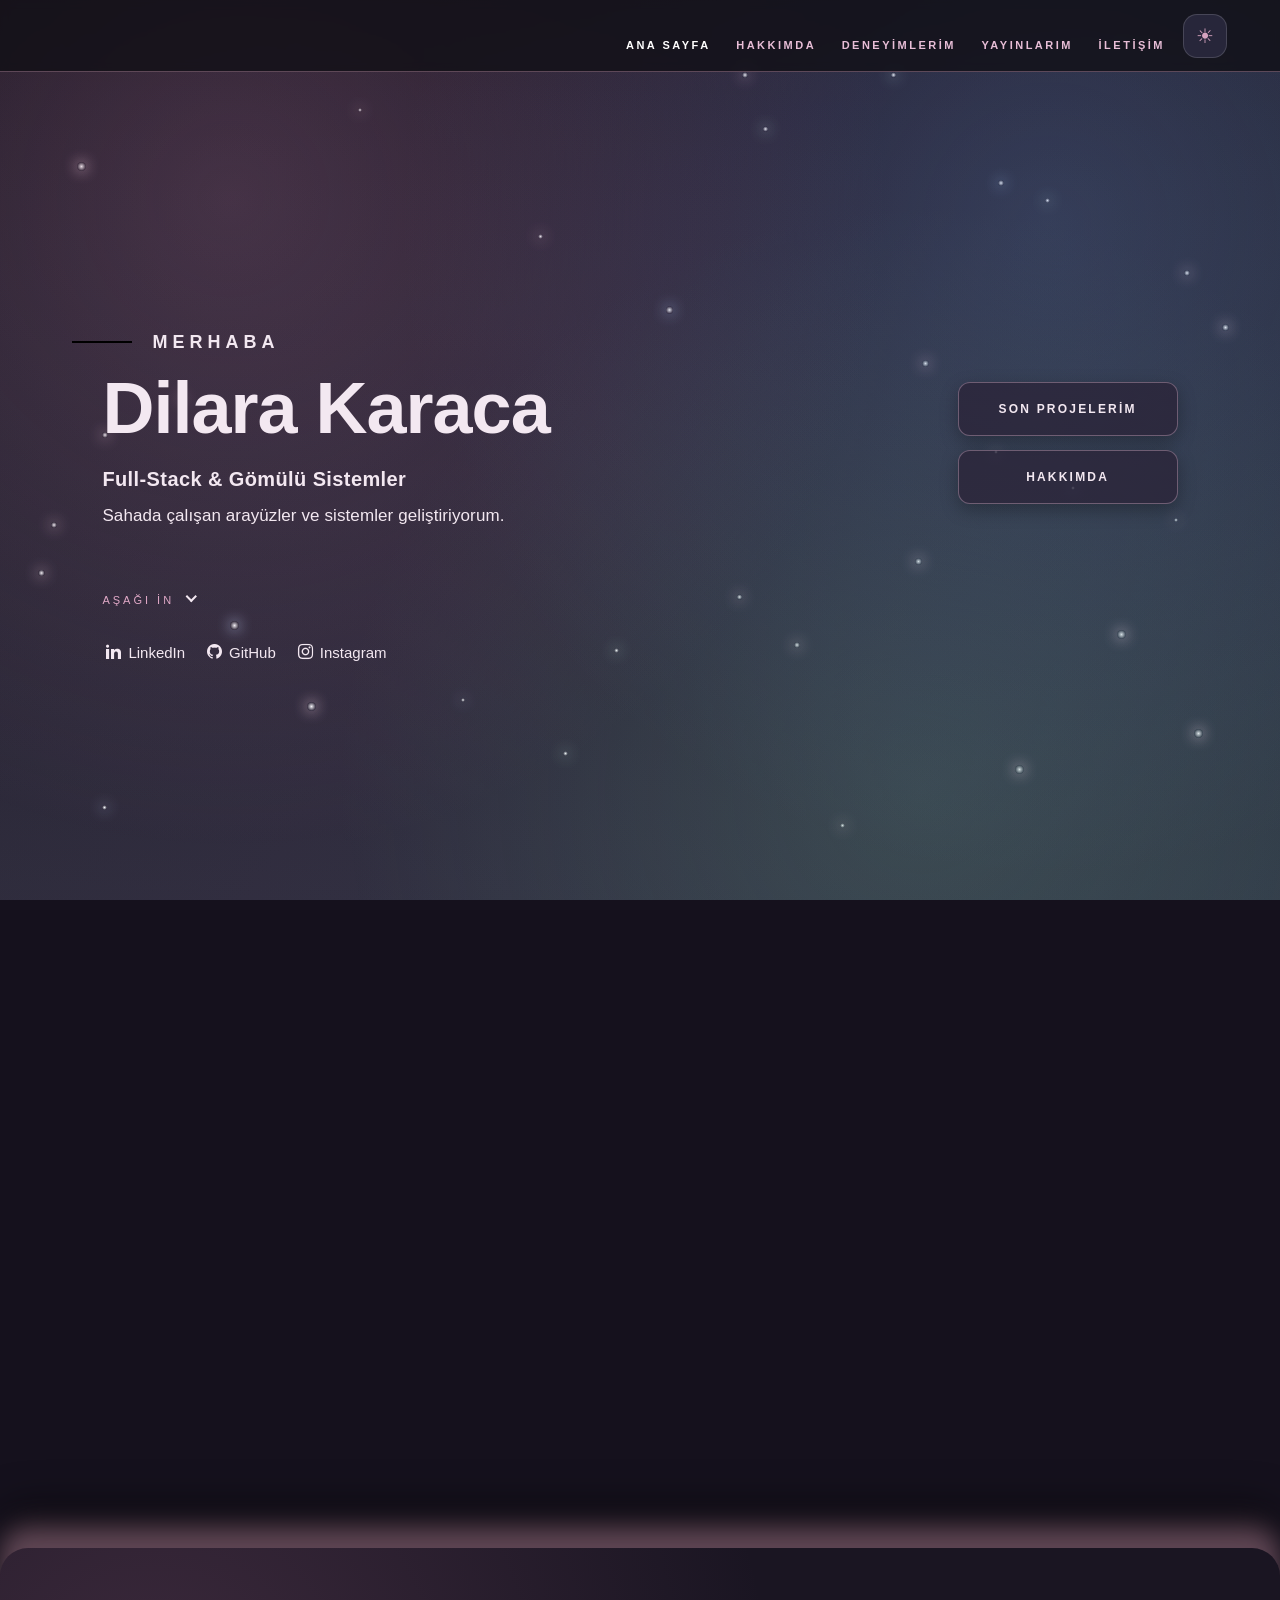
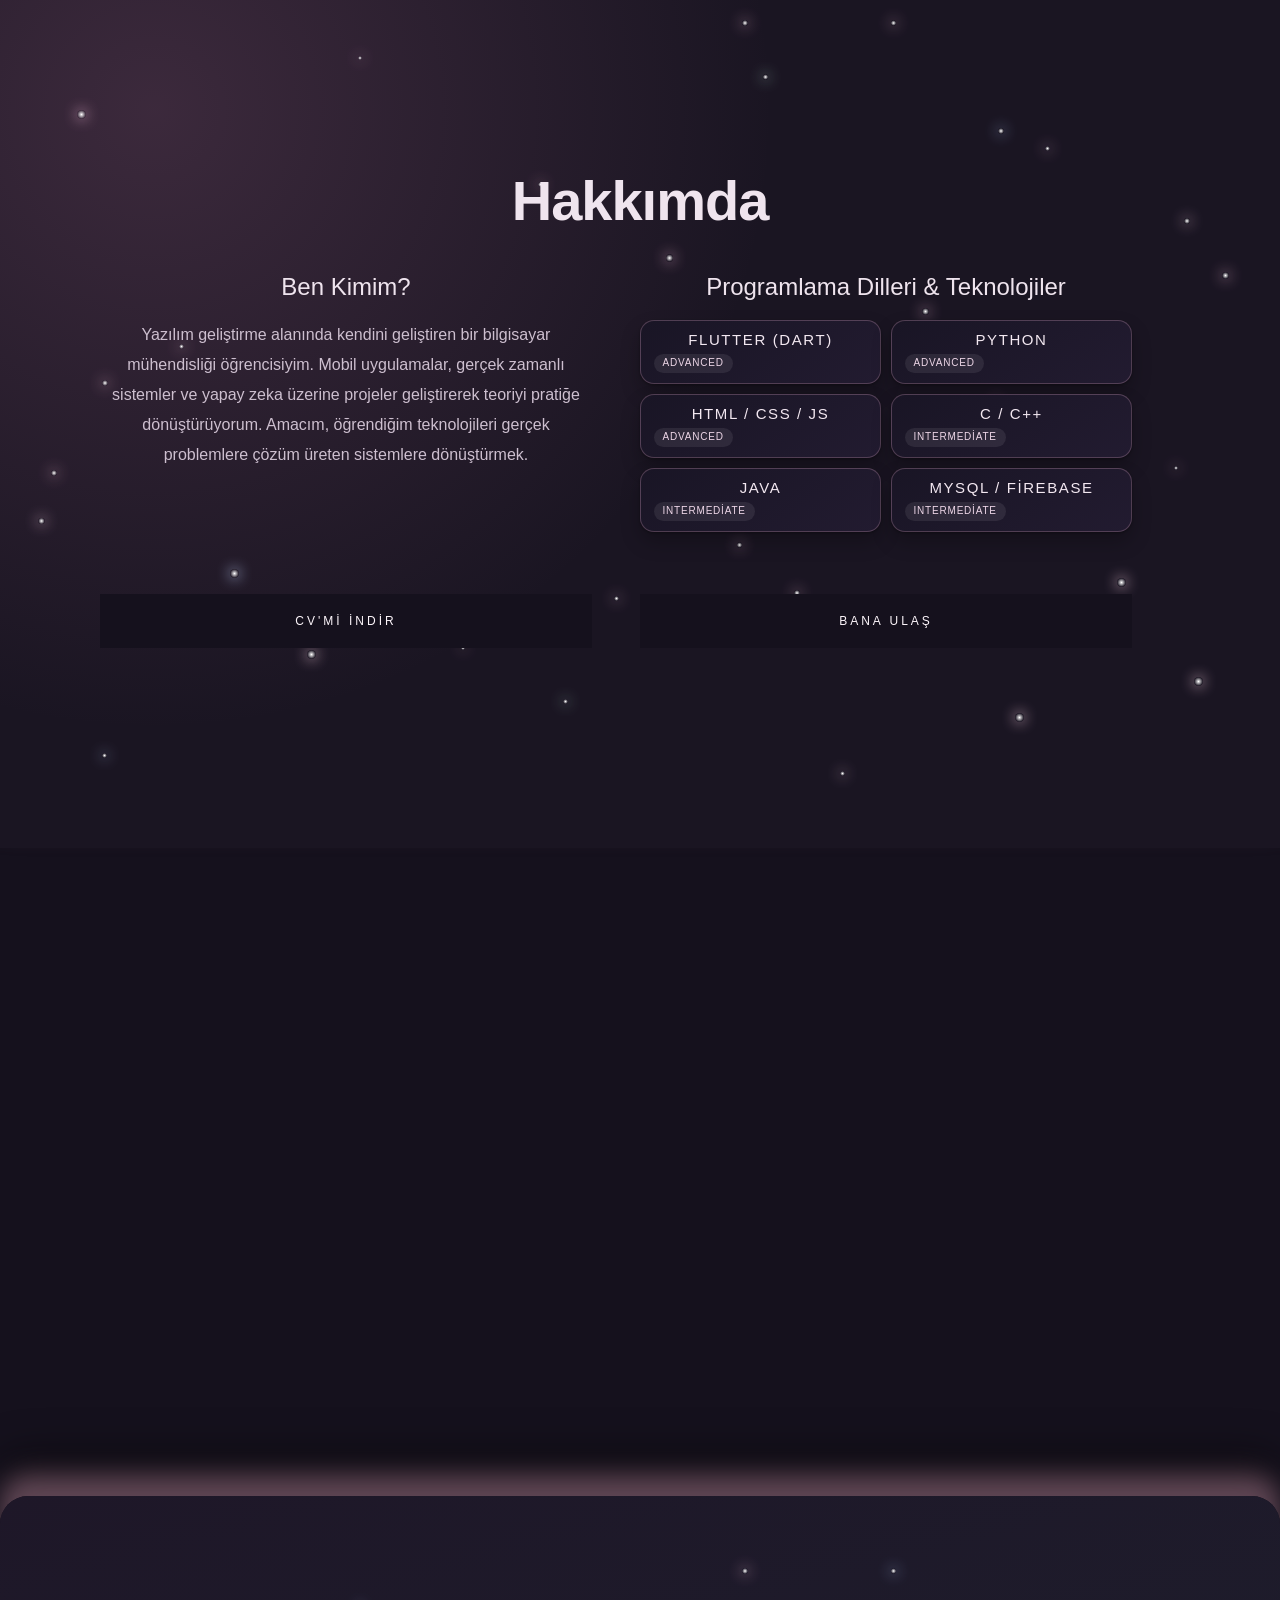
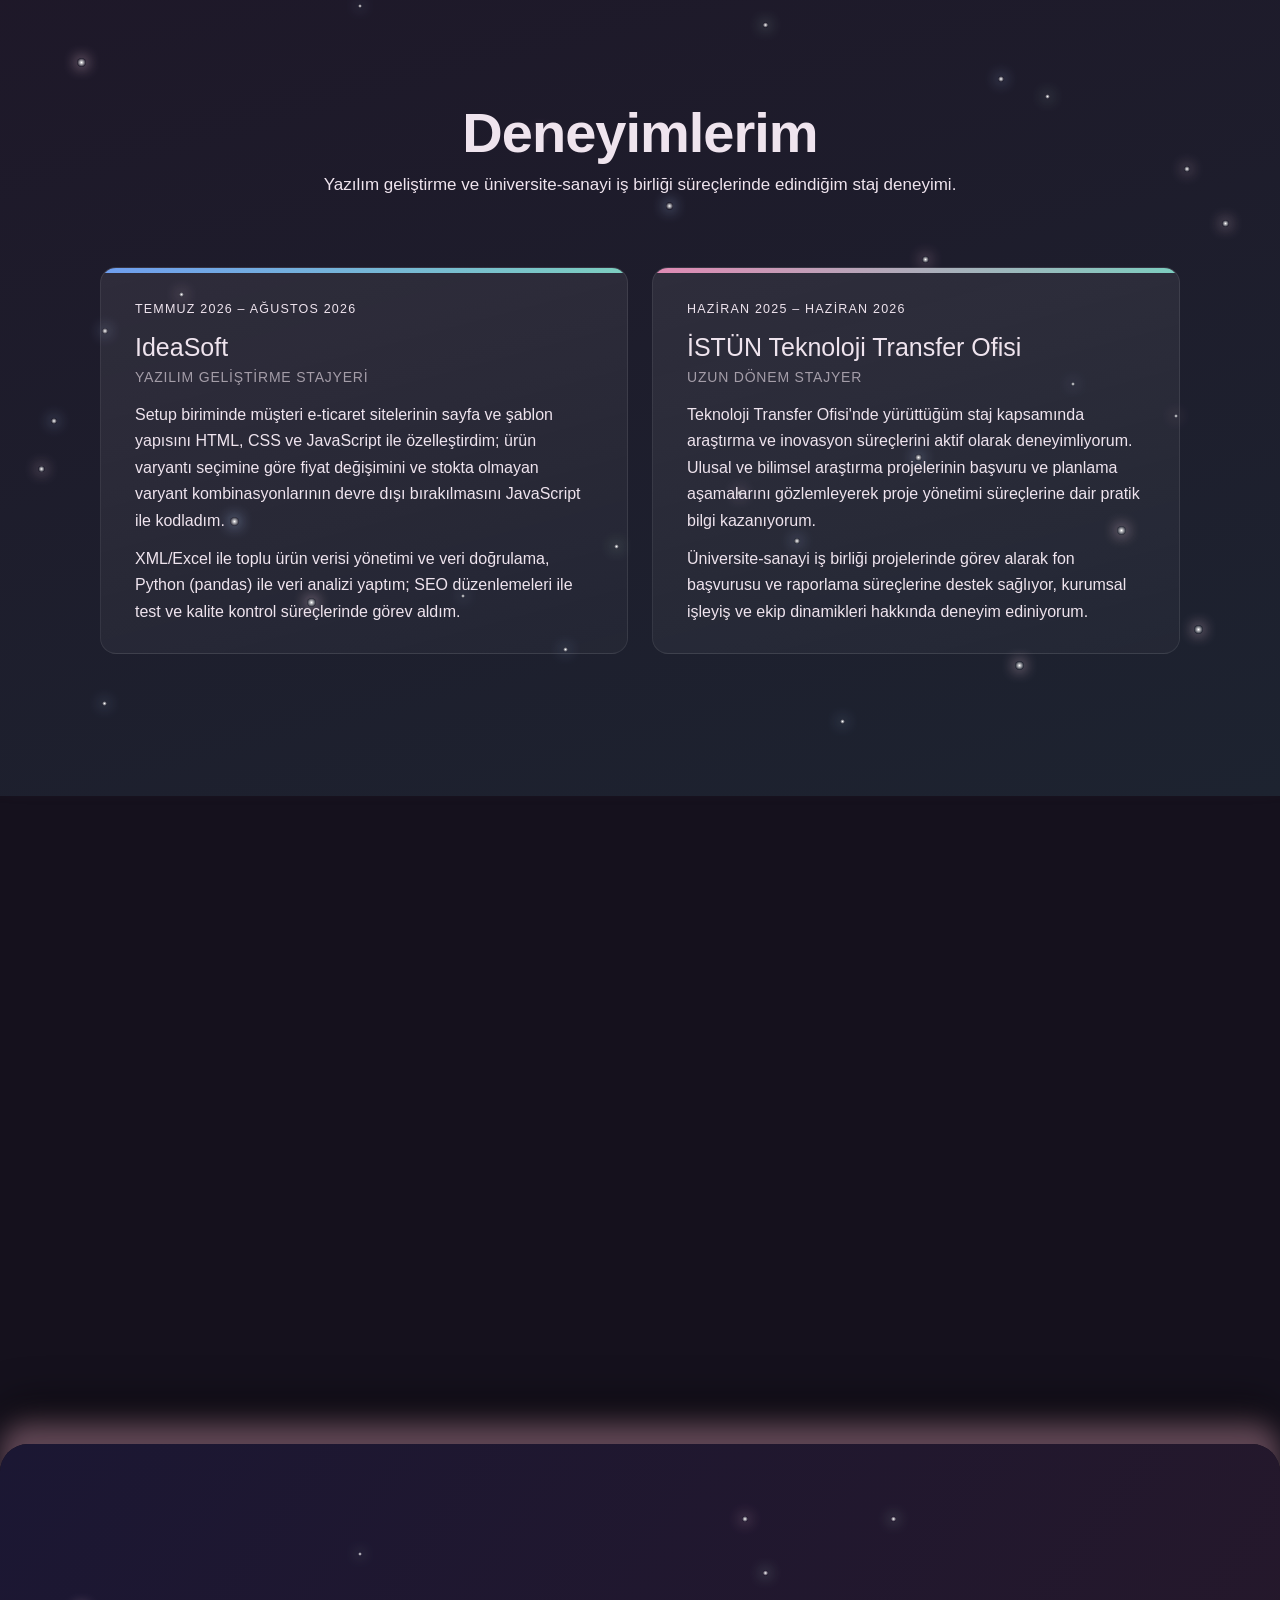
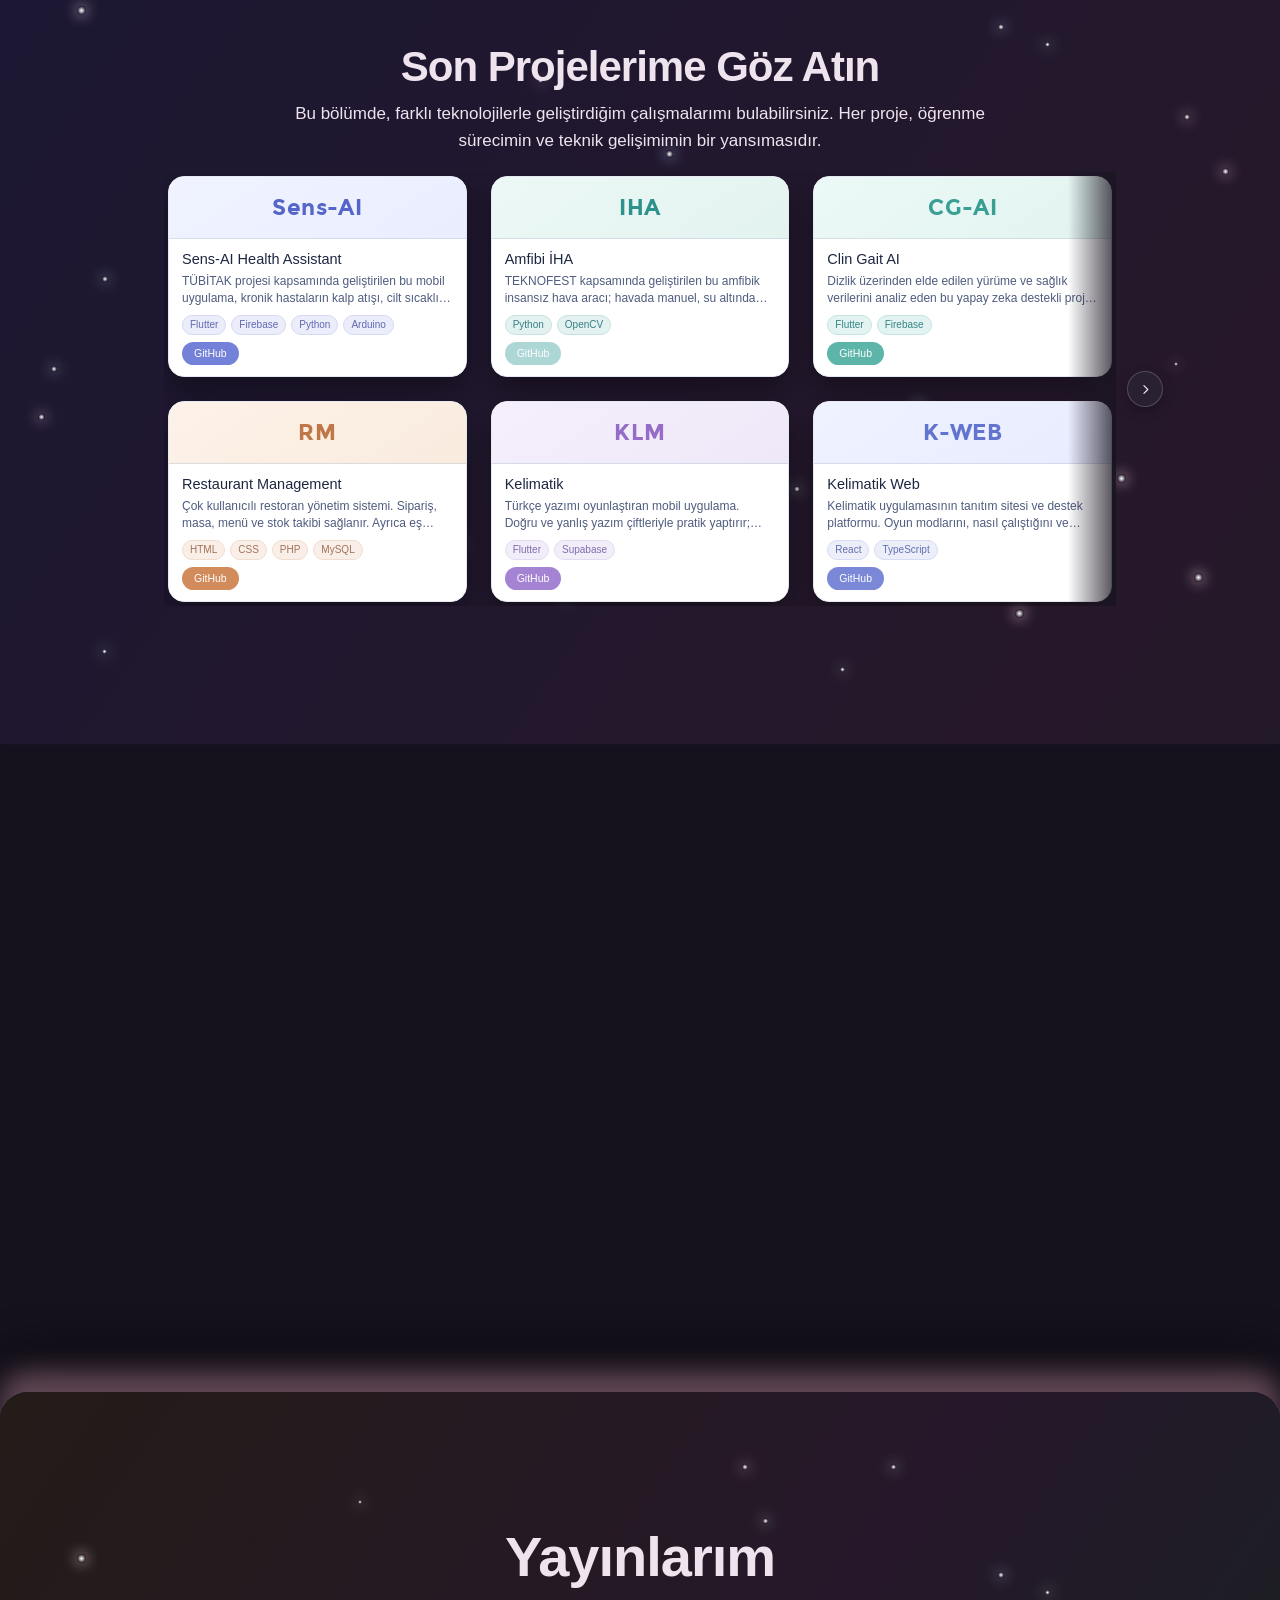
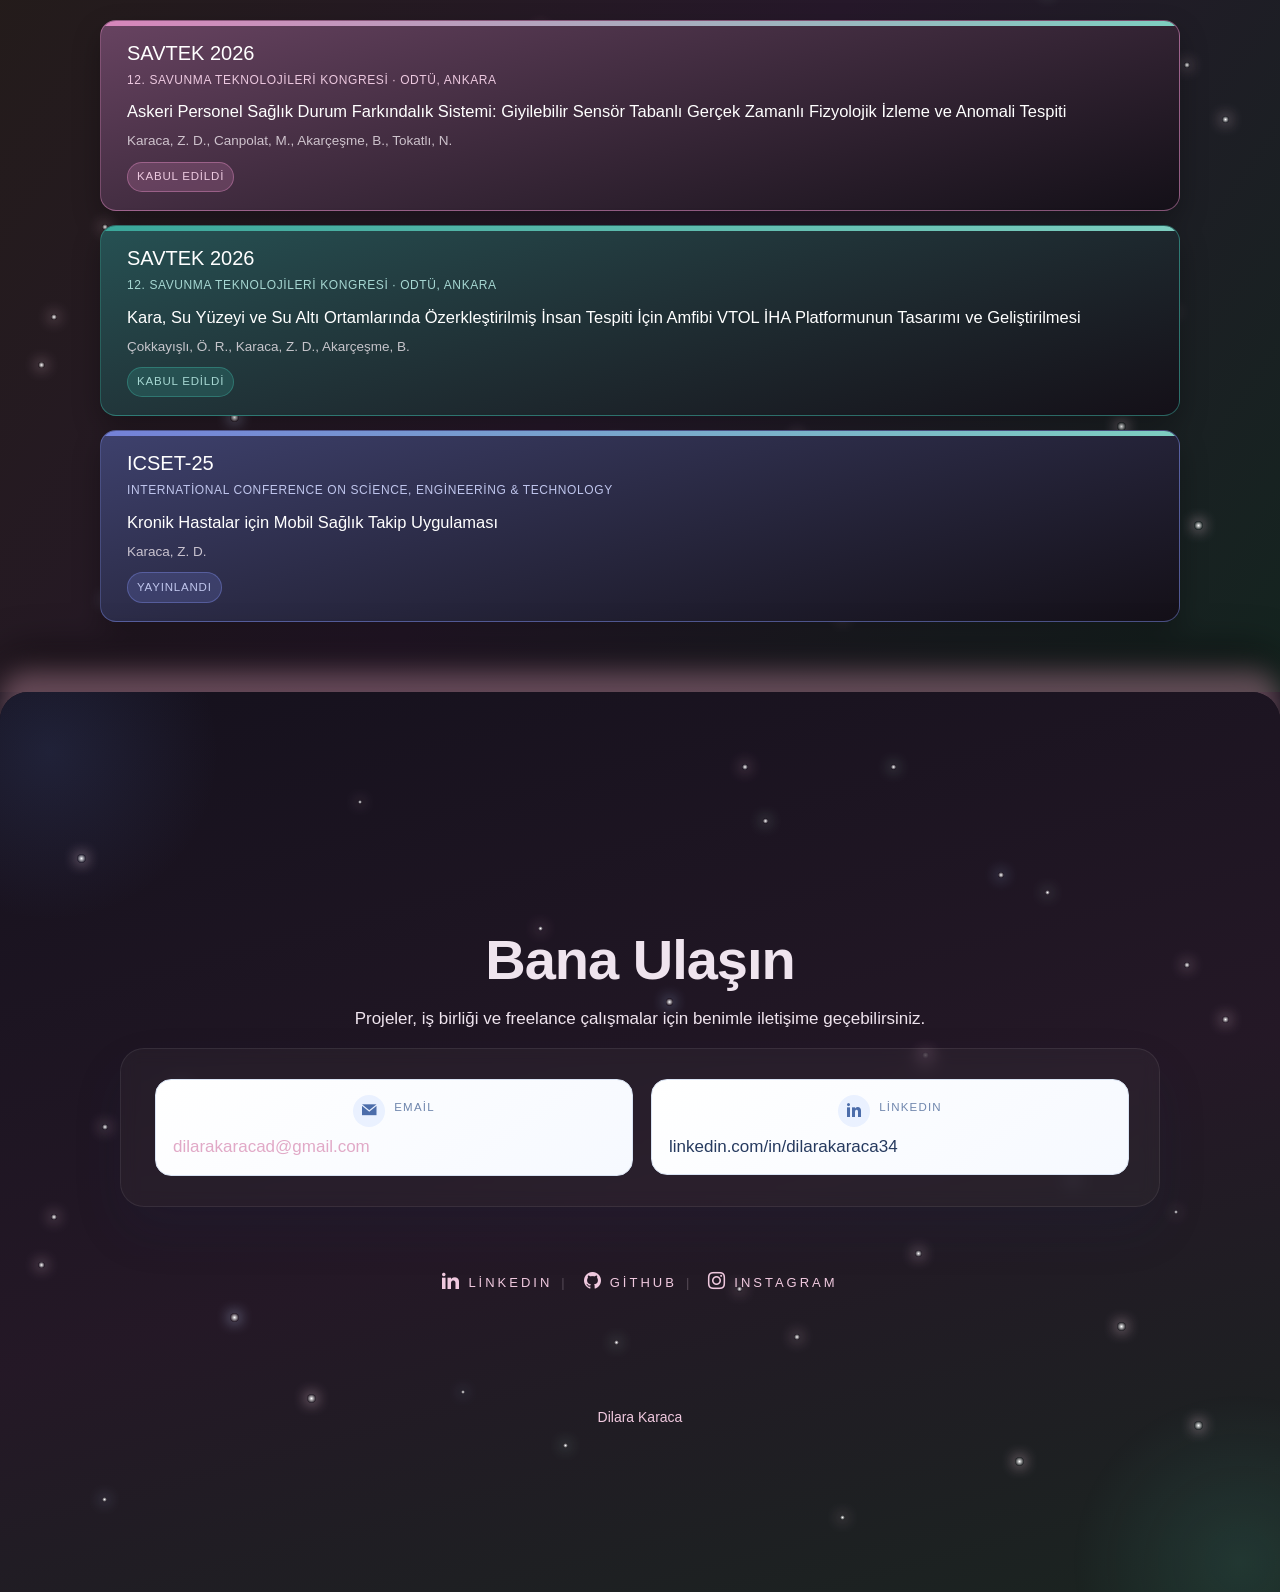
==== commit 4ca04b82: "readme güncellendi" ====
--- a/wwwroot/index.html
+++ b/wwwroot/index.html
@@ -37,9 +37,7 @@
             border-radius: 1.6rem;
             box-shadow: 0 1.4rem 3.2rem rgba(70, 90, 140, 0.1);
             text-align: left;
-            transform: perspective(1100px) rotateX(var(--rx)) rotateY(var(--ry));
-            transition: transform .18s ease-out, box-shadow .35s ease, border-color .35s ease;
-            will-change: transform;
+            transition: box-shadow .35s ease, border-color .35s ease;
         }
 
         .experience-card:nth-child(2) {
@@ -130,8 +128,7 @@
             background: linear-gradient(165deg, #fff 0%, color-mix(in srgb, var(--card) 16%, #fff) 100%);
             box-shadow: 0 1.4rem 3.2rem color-mix(in srgb, var(--card) 18%, transparent);
             text-align: left;
-            transform: perspective(1100px) rotateX(var(--rx)) rotateY(var(--ry));
-            transition: transform .18s ease-out, box-shadow .35s ease;
+            transition: box-shadow .35s ease;
         }
 
         .publication-card--teal { --card: #3aa79a; }
@@ -568,7 +565,7 @@
 
     <script src="hola-master/js/modernizr.js"></script>
 
-    <link rel="stylesheet" href="css/stack.css?v=26">
+    <link rel="stylesheet" href="css/stack.css?v=27">
 
     <link rel="shortcut icon" href="assets/dk.icon.png" type="image/png">
     <link rel="icon" href="assets/dk.icon.png" type="image/png">
--- a/wwwroot/css/stack.css
+++ b/wwwroot/css/stack.css
@@ -99,10 +99,16 @@
     animation: experience-wash 18s ease-in-out infinite;
 }
 
+/* Publications + contact scroll in normal flow over the pinned works sheet;
+   pinning them (taller than the viewport) made their contents jitter. */
 .is-stacked .stack-card--publications {
+    position: relative;
+    top: auto;
     background: linear-gradient(125deg, #f8f1e6 0%, #f7eef6 52%, #e7f3f1 100%);
-    background-size: 180% 180%;
-    animation: experience-wash 20s ease-in-out infinite;
+}
+
+.page-stack > .stack-card--publications + .stack-spacer {
+    display: none;
 }
 
 .is-stacked .s-contact.stack-card {
@@ -659,8 +665,7 @@
     position: relative;
     background: #fff;
     border-color: #e6e8f2;
-    transform: perspective(900px) rotateX(var(--rx)) rotateY(var(--ry));
-    transition: transform .18s ease-out, box-shadow .35s ease;
+    transition: box-shadow .35s ease;
 }
 
 body.is-stacked .works-carousel .portfolio-card-v2::after {
@@ -686,7 +691,6 @@
 
 body.is-stacked .works-carousel .portfolio-card-v2:hover,
 body.is-stacked .works-carousel .portfolio-card-v2:focus-within {
-    transform: perspective(900px) rotateX(var(--rx)) rotateY(var(--ry));
     box-shadow: 0 1.8rem 3.4rem color-mix(in srgb, var(--card) 32%, transparent);
 }
 
@@ -766,8 +770,6 @@
 
 body.theme-dark .stack-card--publications {
     background: linear-gradient(125deg, #231c18 0%, #26182a 52%, #14241f 100%);
-    background-size: 180% 180%;
-    animation: experience-wash 20s ease-in-out infinite;
 }
 
 body.theme-dark .s-contact.stack-card {
@@ -871,9 +873,8 @@
     }
 
     .is-stacked .stack-card--publications {
-        height: 100lvh;
-        max-height: 100lvh;
-        overflow: auto;
+        height: auto;
+        min-height: 100lvh;
     }
 
     .stack-card--about,
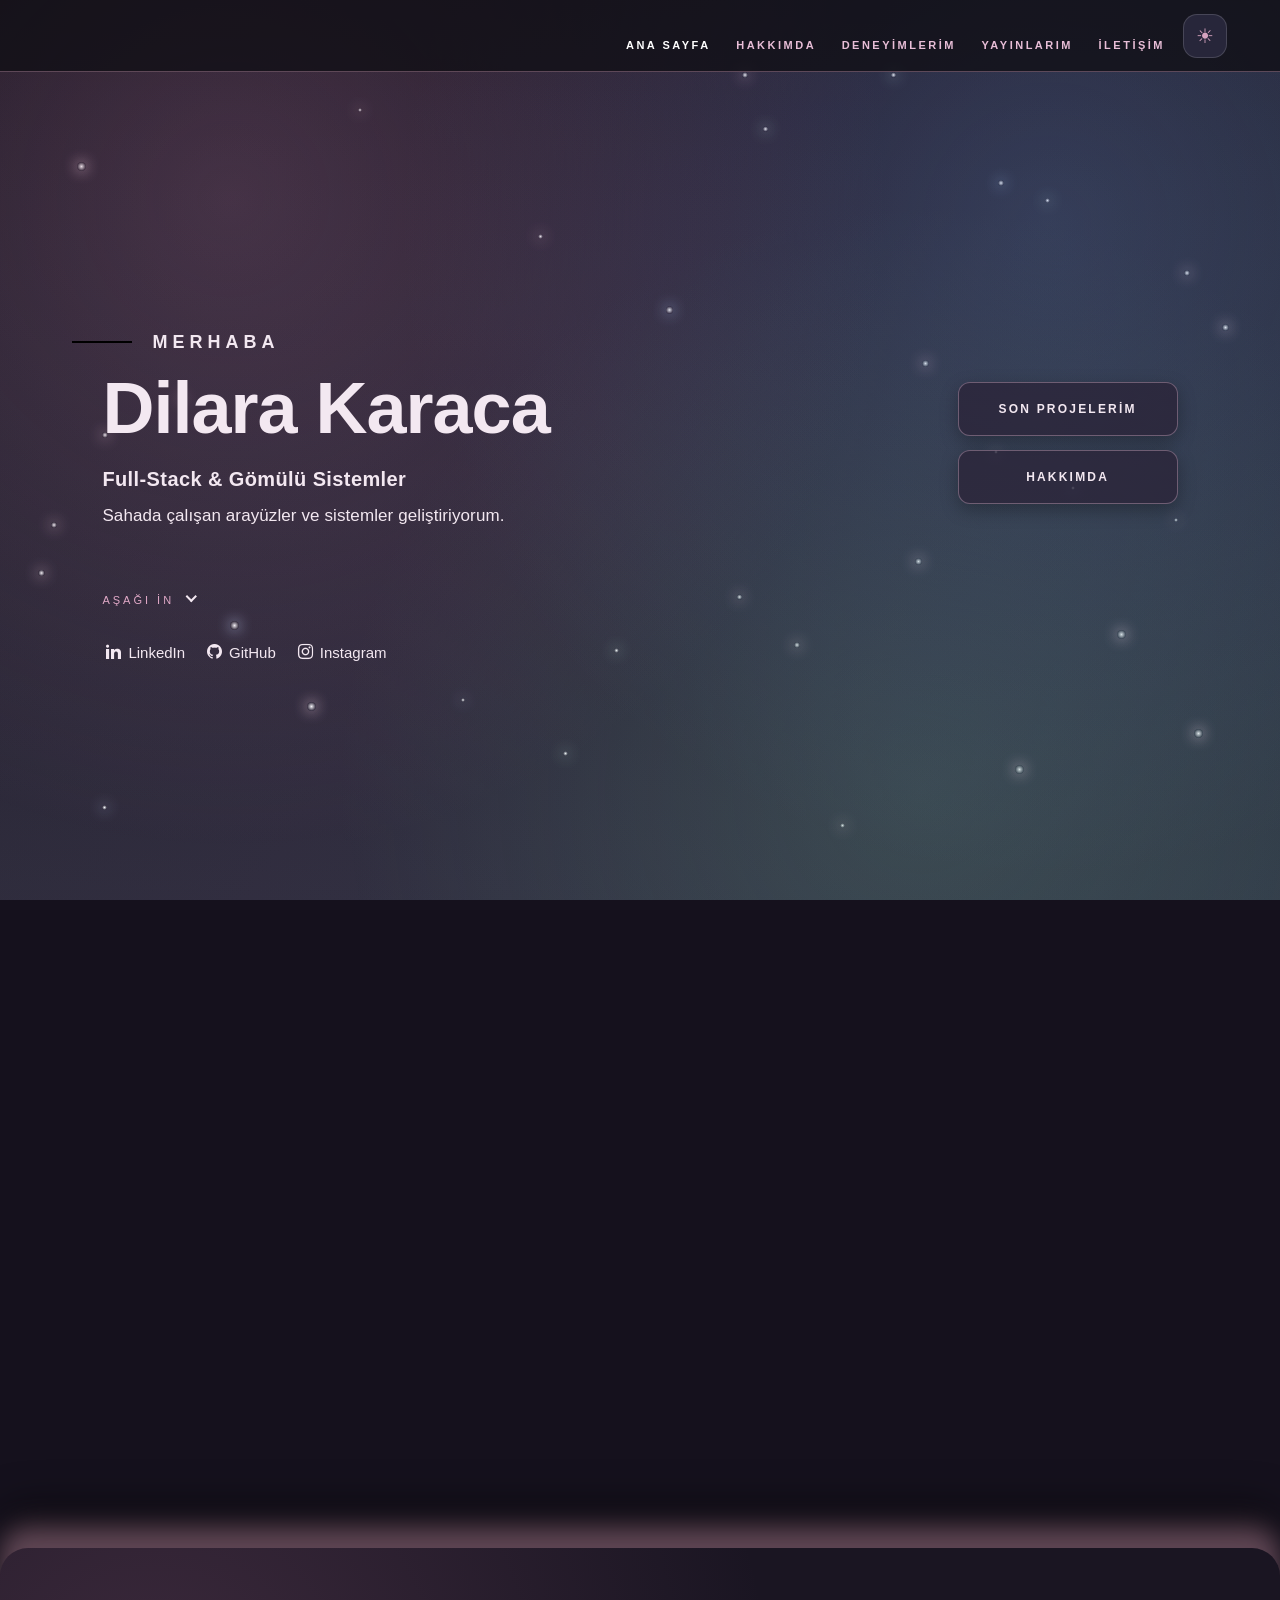
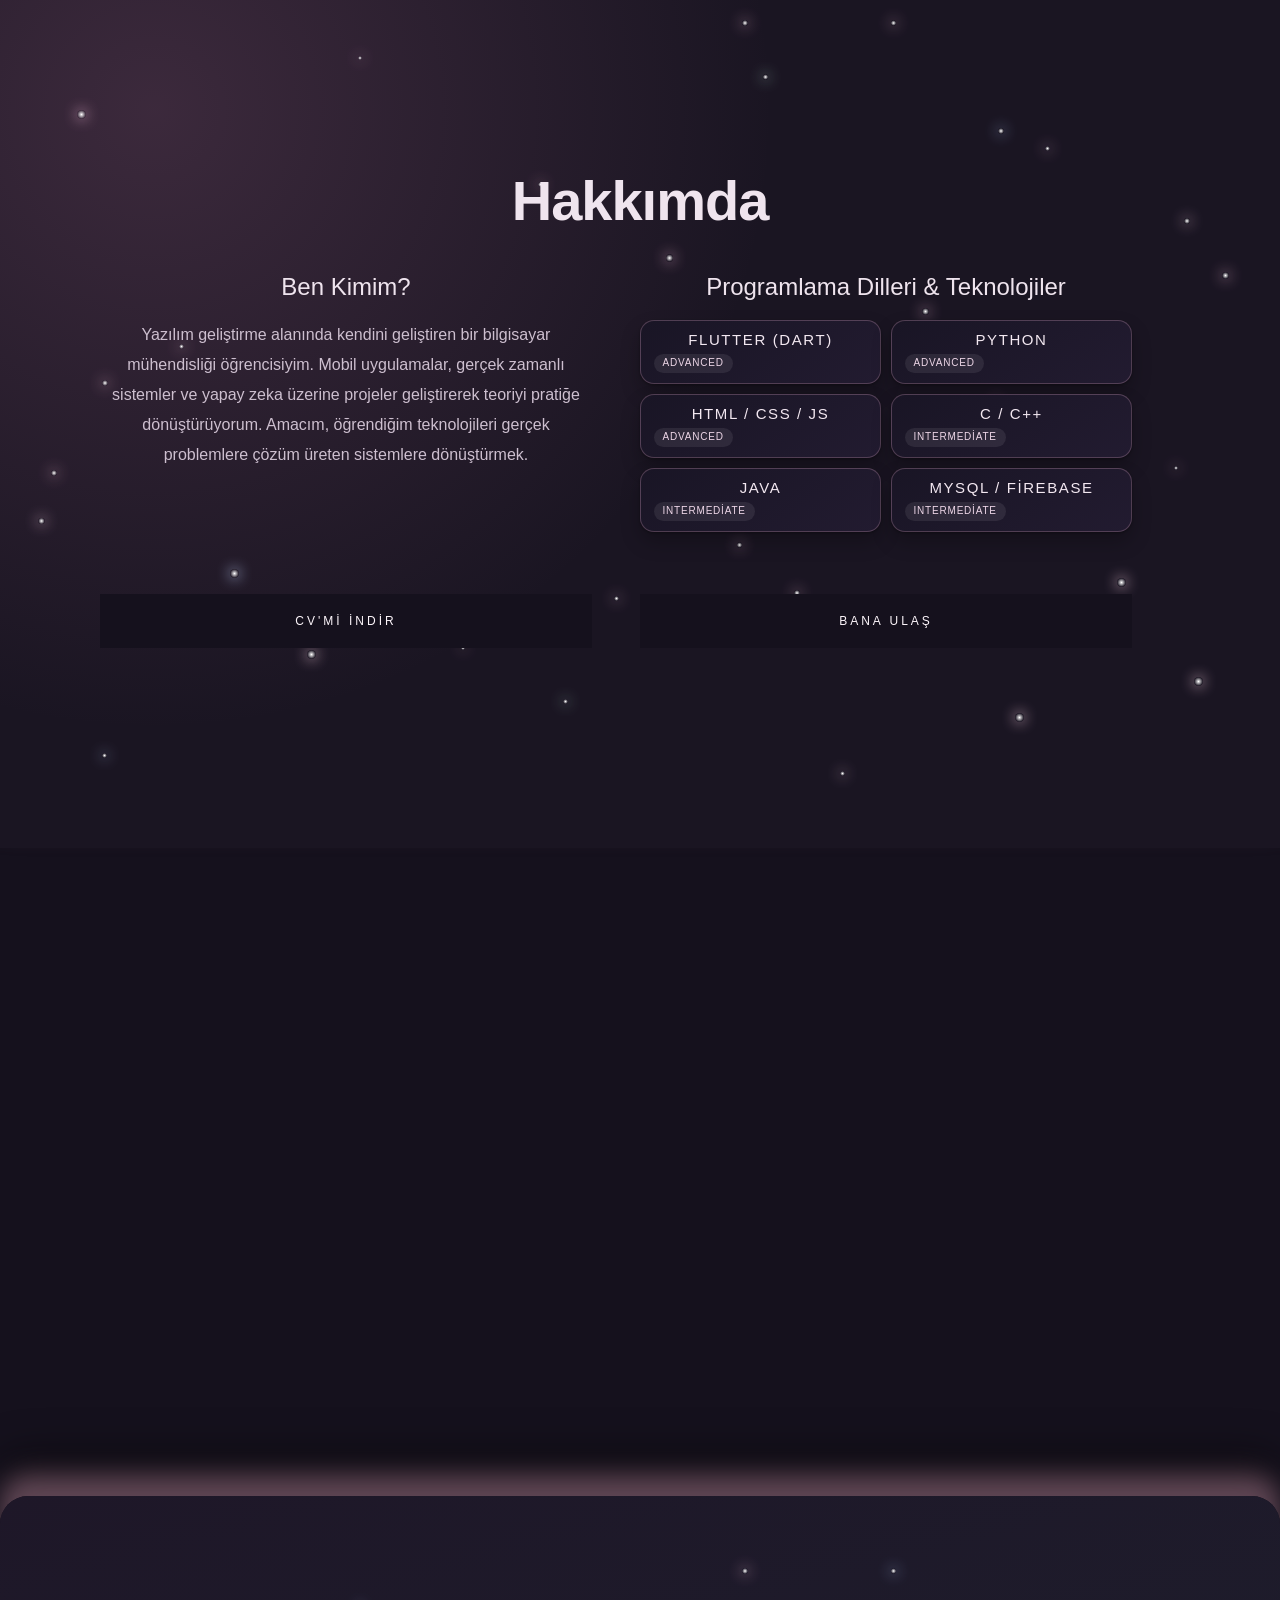
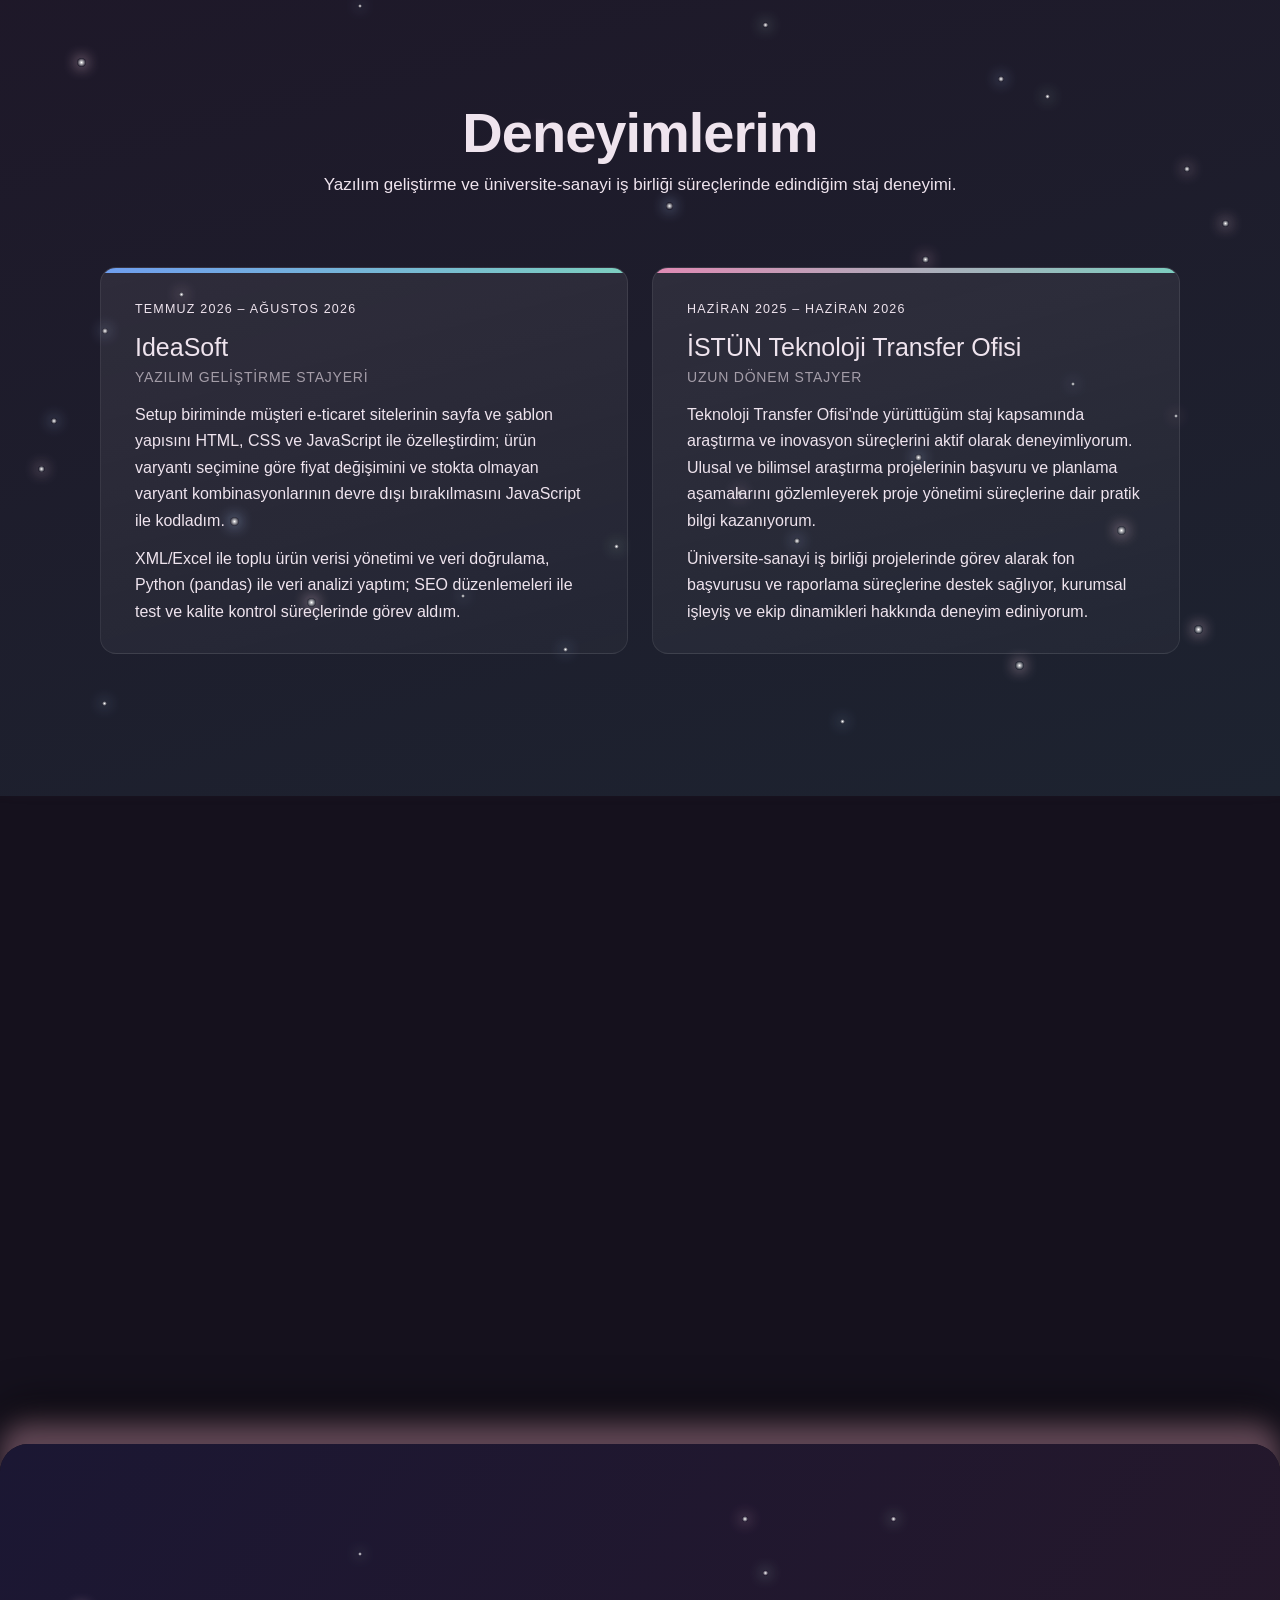
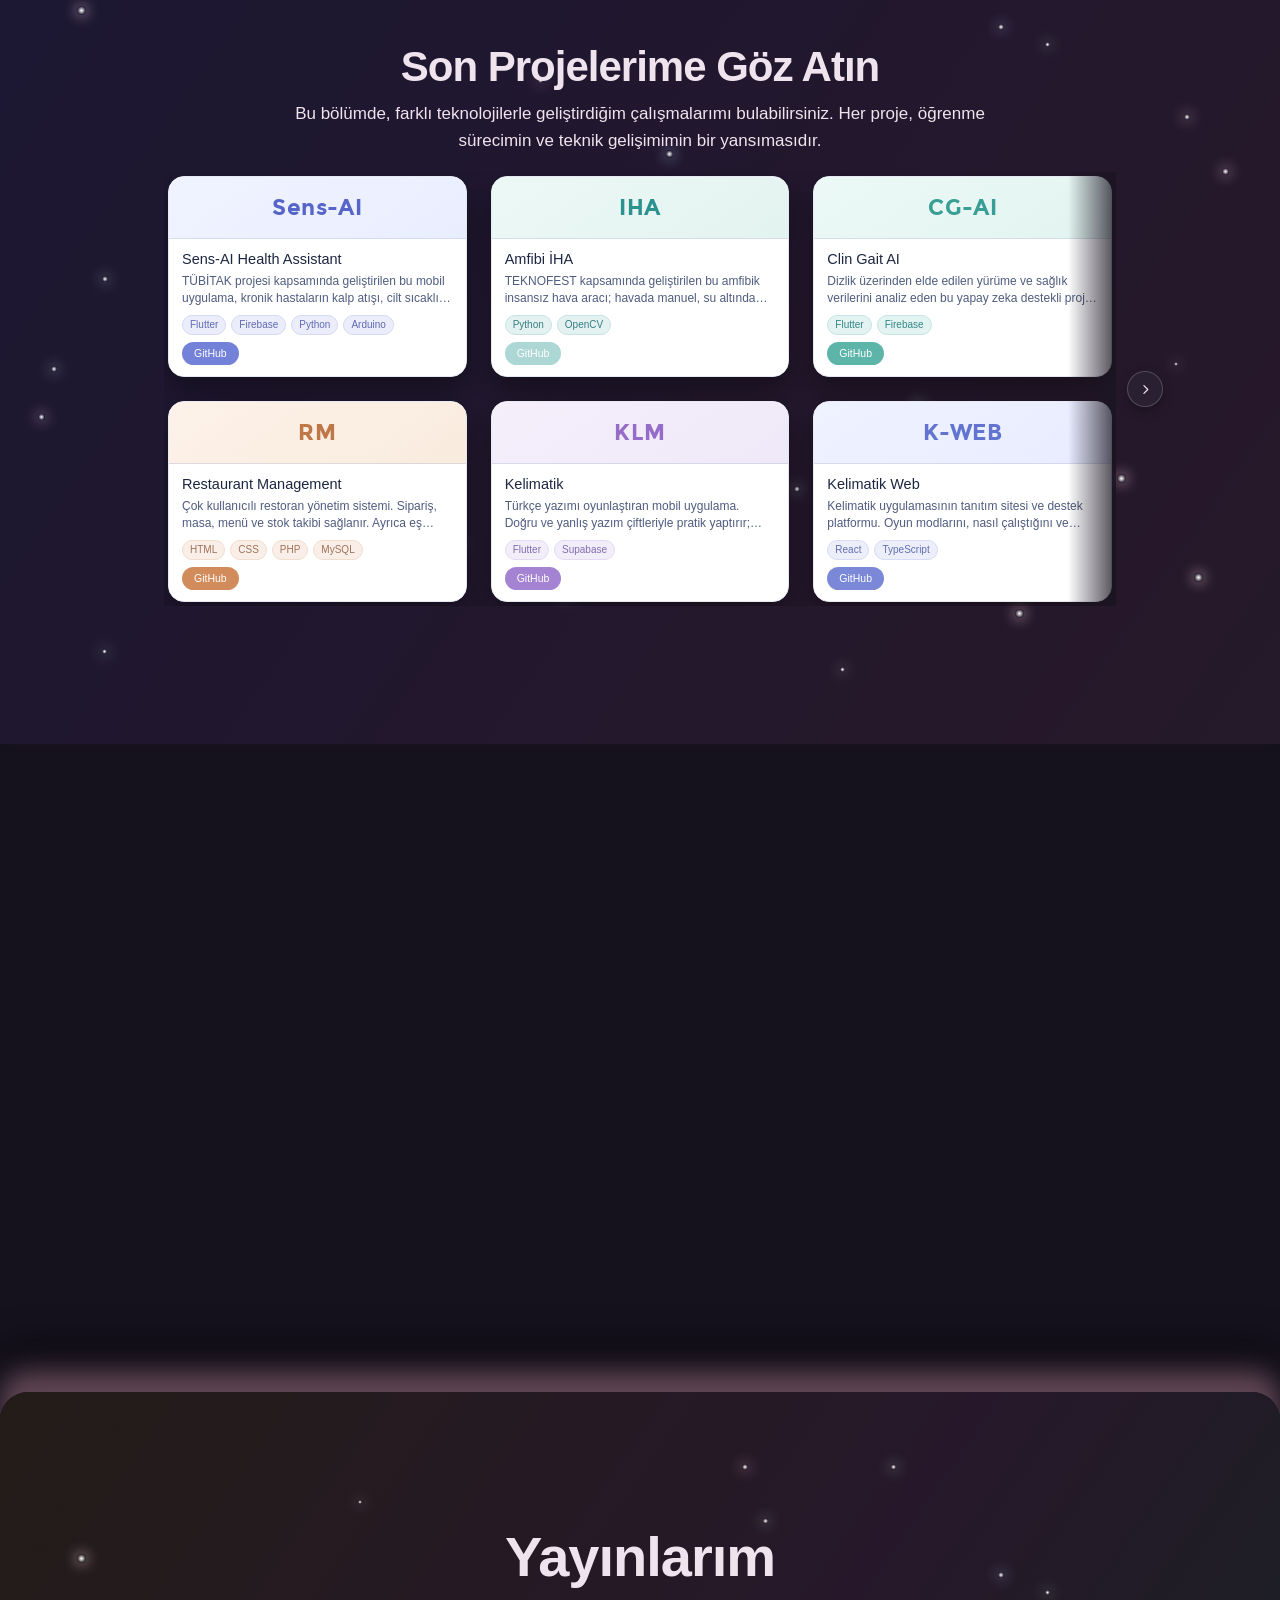
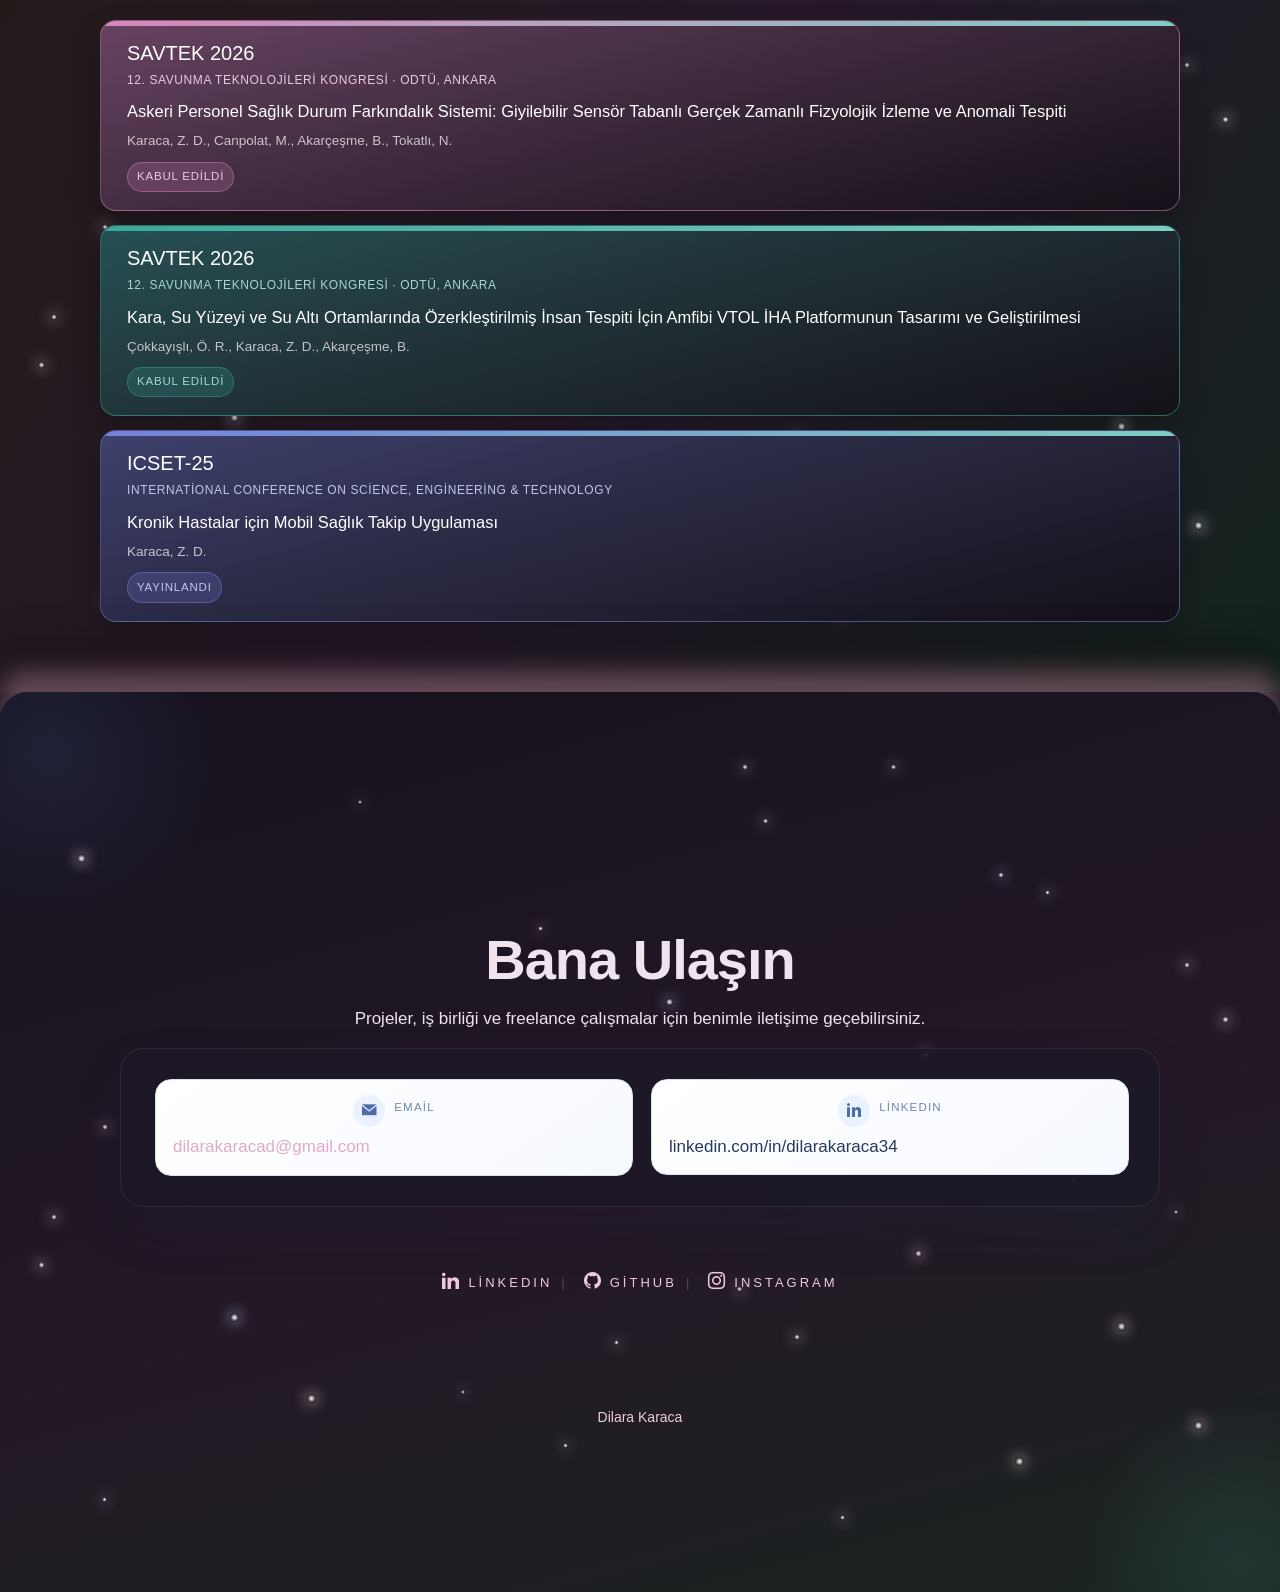
==== commit 8c804e6b: "üst üste binme hatası v2" ====
--- a/wwwroot/index.html
+++ b/wwwroot/index.html
@@ -565,7 +565,7 @@
 
     <script src="hola-master/js/modernizr.js"></script>
 
-    <link rel="stylesheet" href="css/stack.css?v=27">
+    <link rel="stylesheet" href="css/stack.css?v=28">
 
     <link rel="shortcut icon" href="assets/dk.icon.png" type="image/png">
     <link rel="icon" href="assets/dk.icon.png" type="image/png">
@@ -1295,7 +1295,7 @@
 
     <script src="hola-master/js/jquery-3.2.1.min.js"></script>
     <script src="hola-master/js/plugins.js"></script>
-    <script src="hola-master/js/main.js?v=2"></script>
+    <script src="hola-master/js/main.js?v=3"></script>
     <script src="hola-master/js/theme-toggle.js"></script>
     <script>
         (function () {
@@ -1740,20 +1740,34 @@
                 el.style.animationDelay = ((index % 4) * 0.05) + "s";
             });
 
+            var ticking = false;
+
             function reveal() {
+                ticking = false;
                 var limit = window.innerHeight * 0.82;
-                items.forEach(function (el) {
-                    if (el.classList.contains("is-shown")) return;
+                items = items.filter(function (el) {
                     var rect = el.getBoundingClientRect();
                     if (rect.top < limit && rect.bottom > 40) {
                         el.classList.add("is-shown");
+                        return false;
                     }
+                    return true;
                 });
+                if (!items.length) {
+                    window.removeEventListener("scroll", onScroll);
+                    window.removeEventListener("resize", onScroll);
+                }
             }
 
+            function onScroll() {
+                if (ticking) return;
+                ticking = true;
+                window.requestAnimationFrame(reveal);
+            }
+
             reveal();
-            window.addEventListener("scroll", reveal, { passive: true });
-            window.addEventListener("resize", reveal);
+            window.addEventListener("scroll", onScroll, { passive: true });
+            window.addEventListener("resize", onScroll);
         })();
     </script>
 </body>
--- a/wwwroot/css/stack.css
+++ b/wwwroot/css/stack.css
@@ -1110,6 +1110,35 @@
 }
 
 
+/* backdrop-filter over animated sparkles/sticky sheets and full-section
+   background-position animations force repaint every frame; on real
+   scrolling Chrome can't keep up and the page flickers/shakes. */
+.s-header,
+.s-header.sticky,
+.contact__panel {
+    -webkit-backdrop-filter: none;
+    backdrop-filter: none;
+}
+
+.contact__panel {
+    background-color: rgba(255, 255, 255, 0.92);
+}
+
+body.theme-dark .contact__panel {
+    background-color: rgba(30, 24, 38, 0.92);
+}
+
+.is-stacked .stack-card--about,
+.is-stacked .stack-card--experience,
+.is-stacked .stack-card--works,
+body.theme-dark .stack-card--works {
+    animation: none;
+}
+
+.sparkle-field {
+    contain: strict;
+}
+
 @media (prefers-reduced-motion: reduce) {
     .stack-card {
         position: relative;
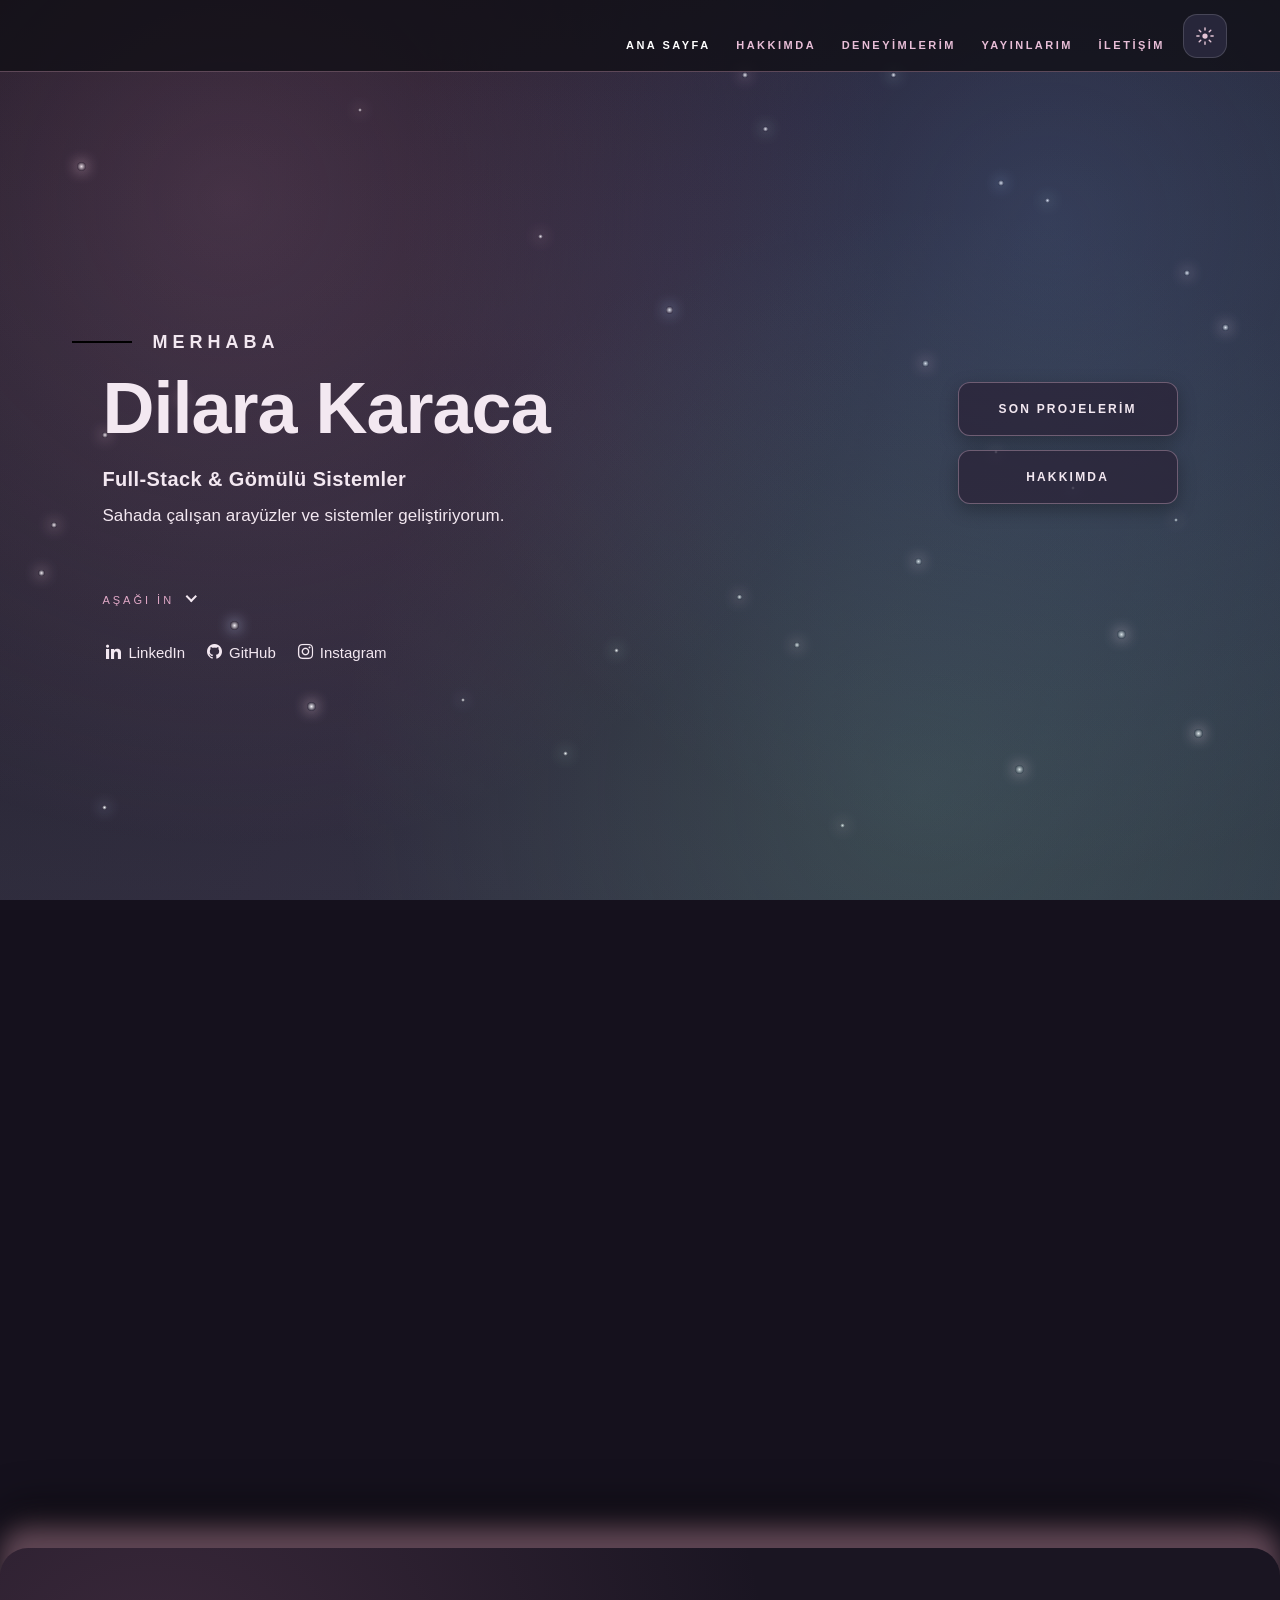
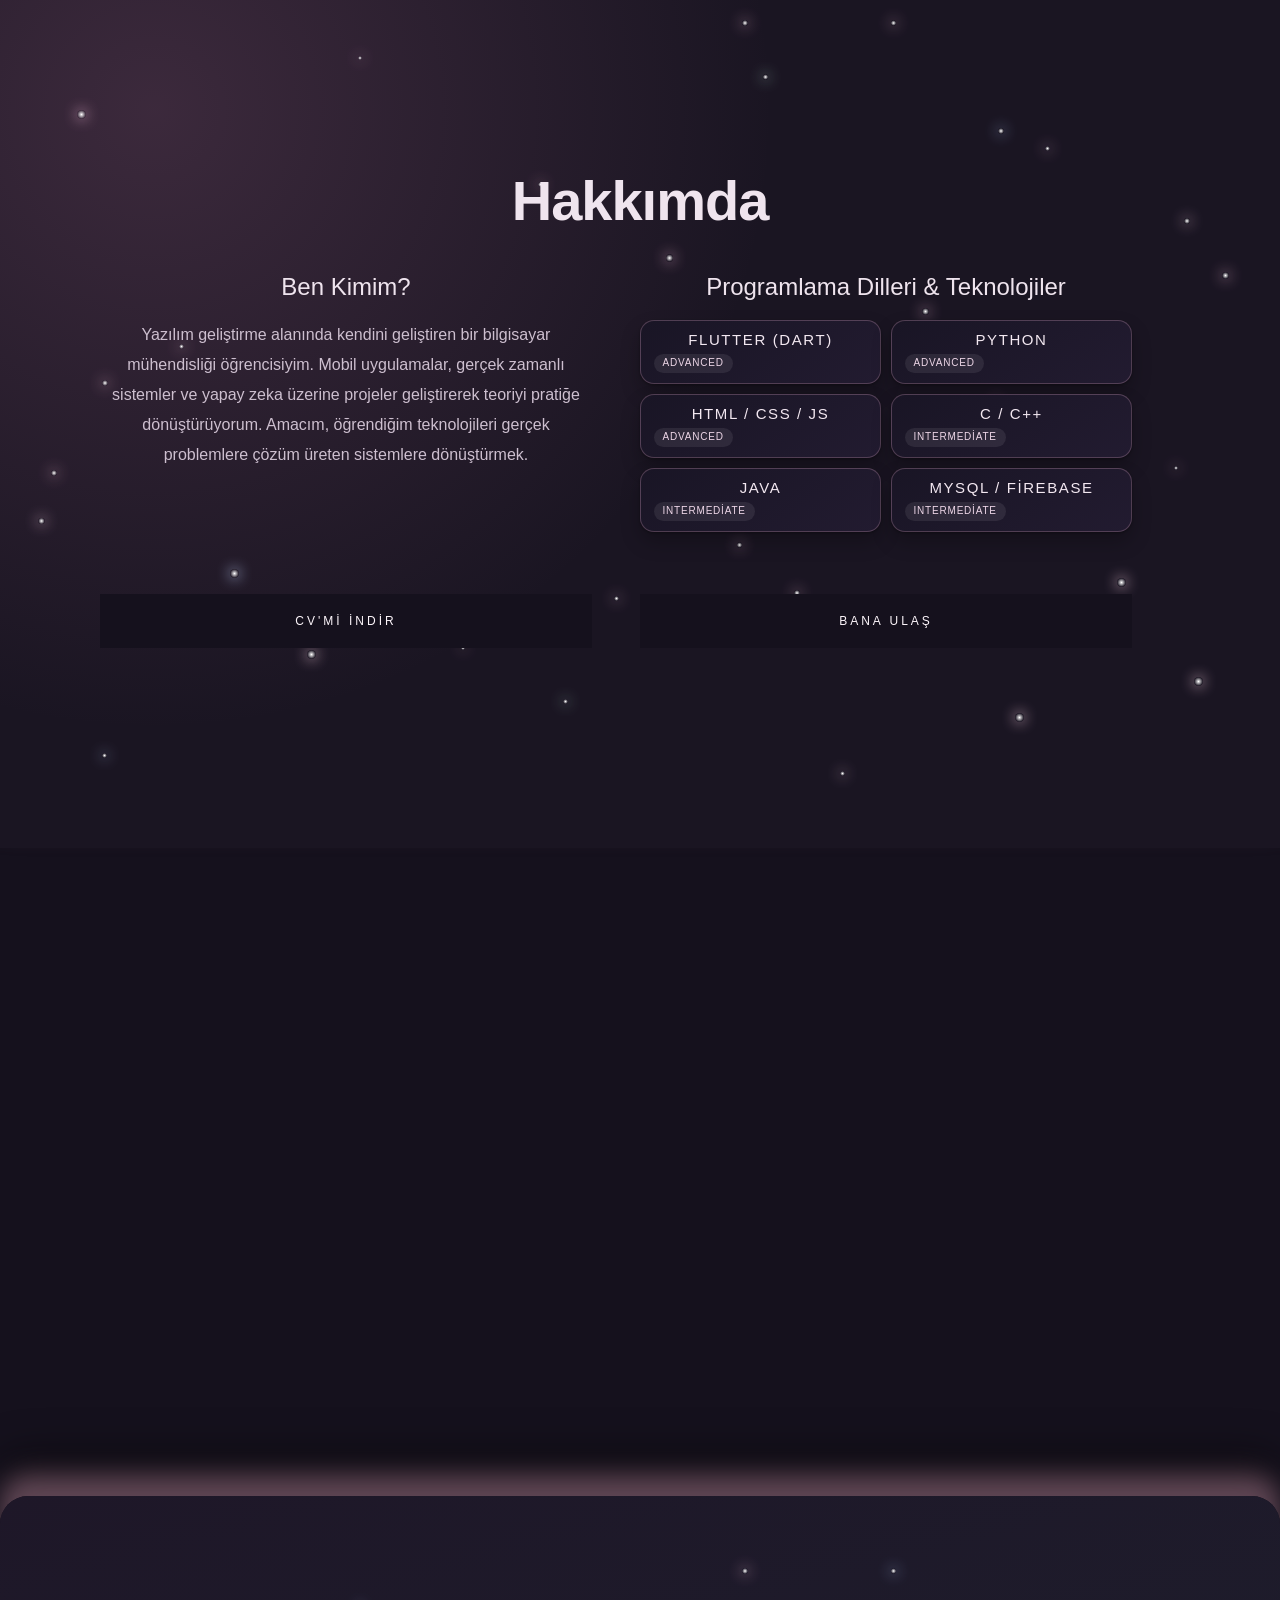
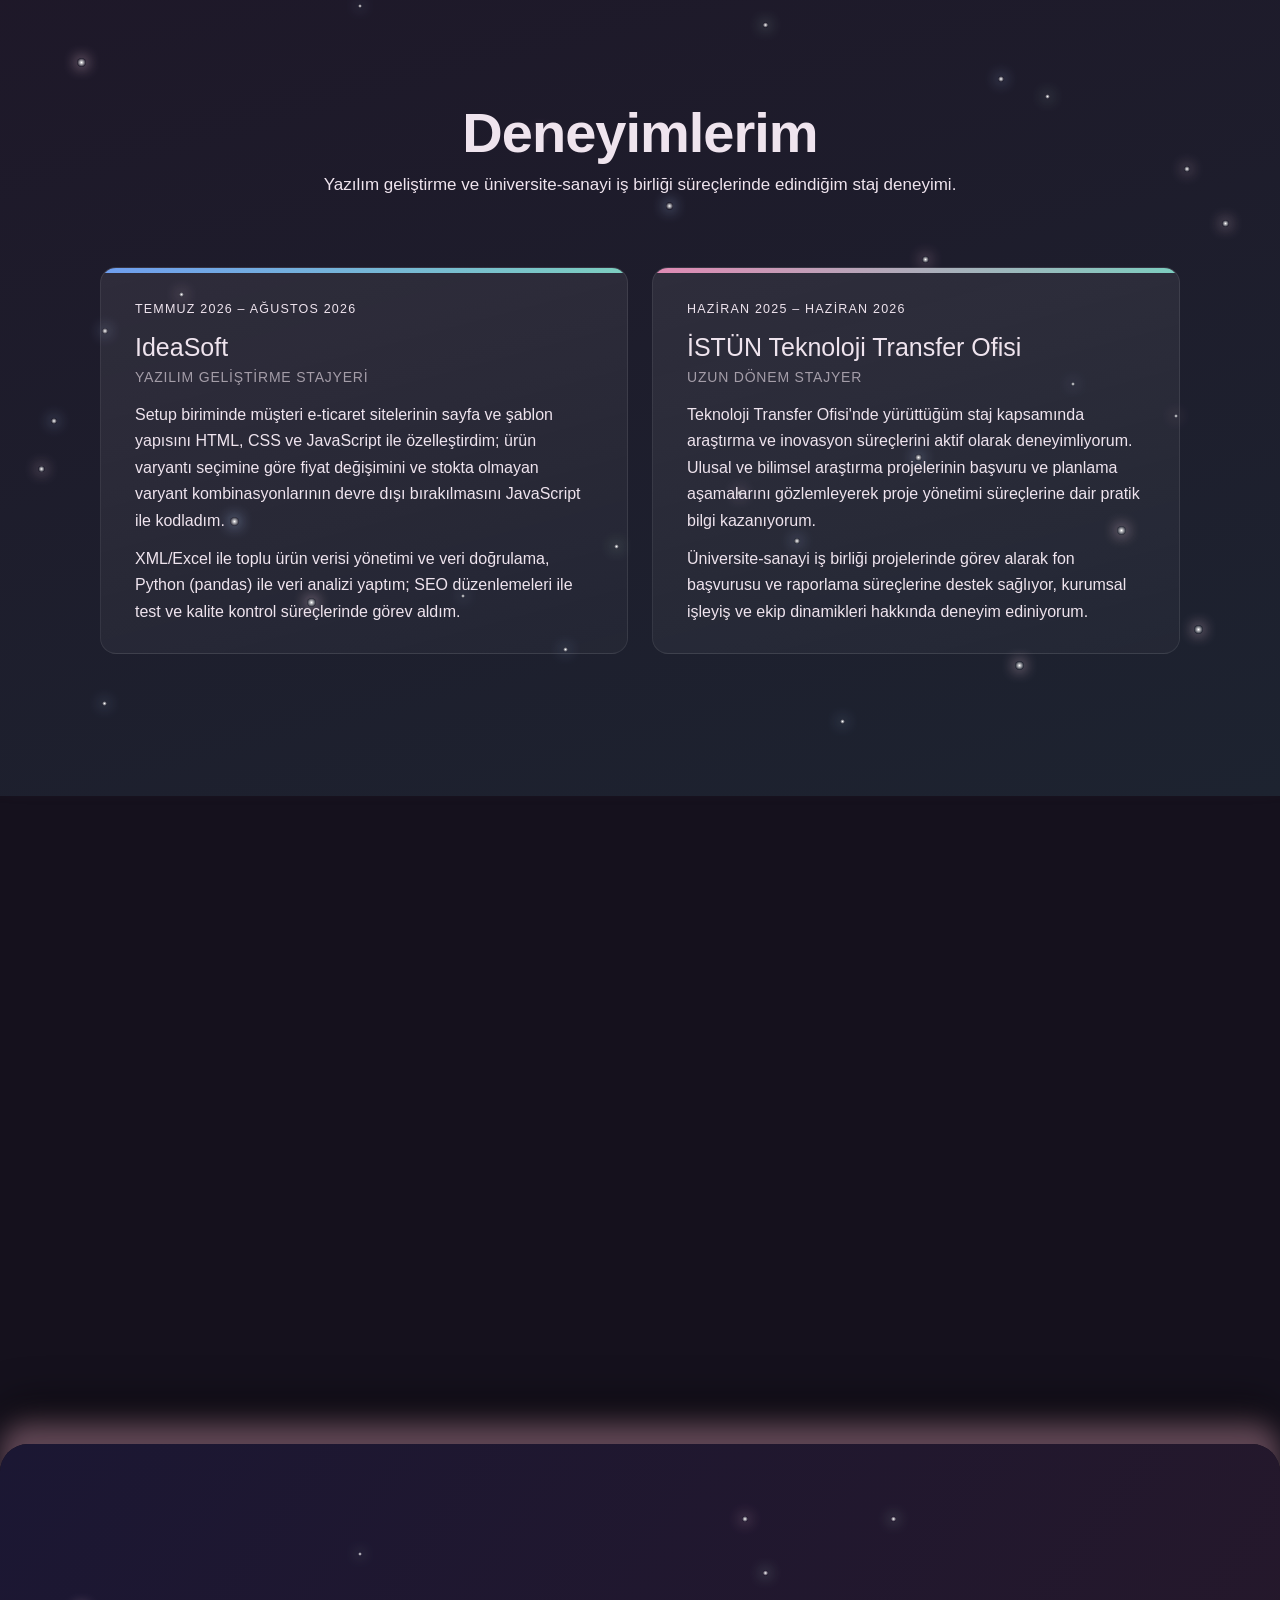
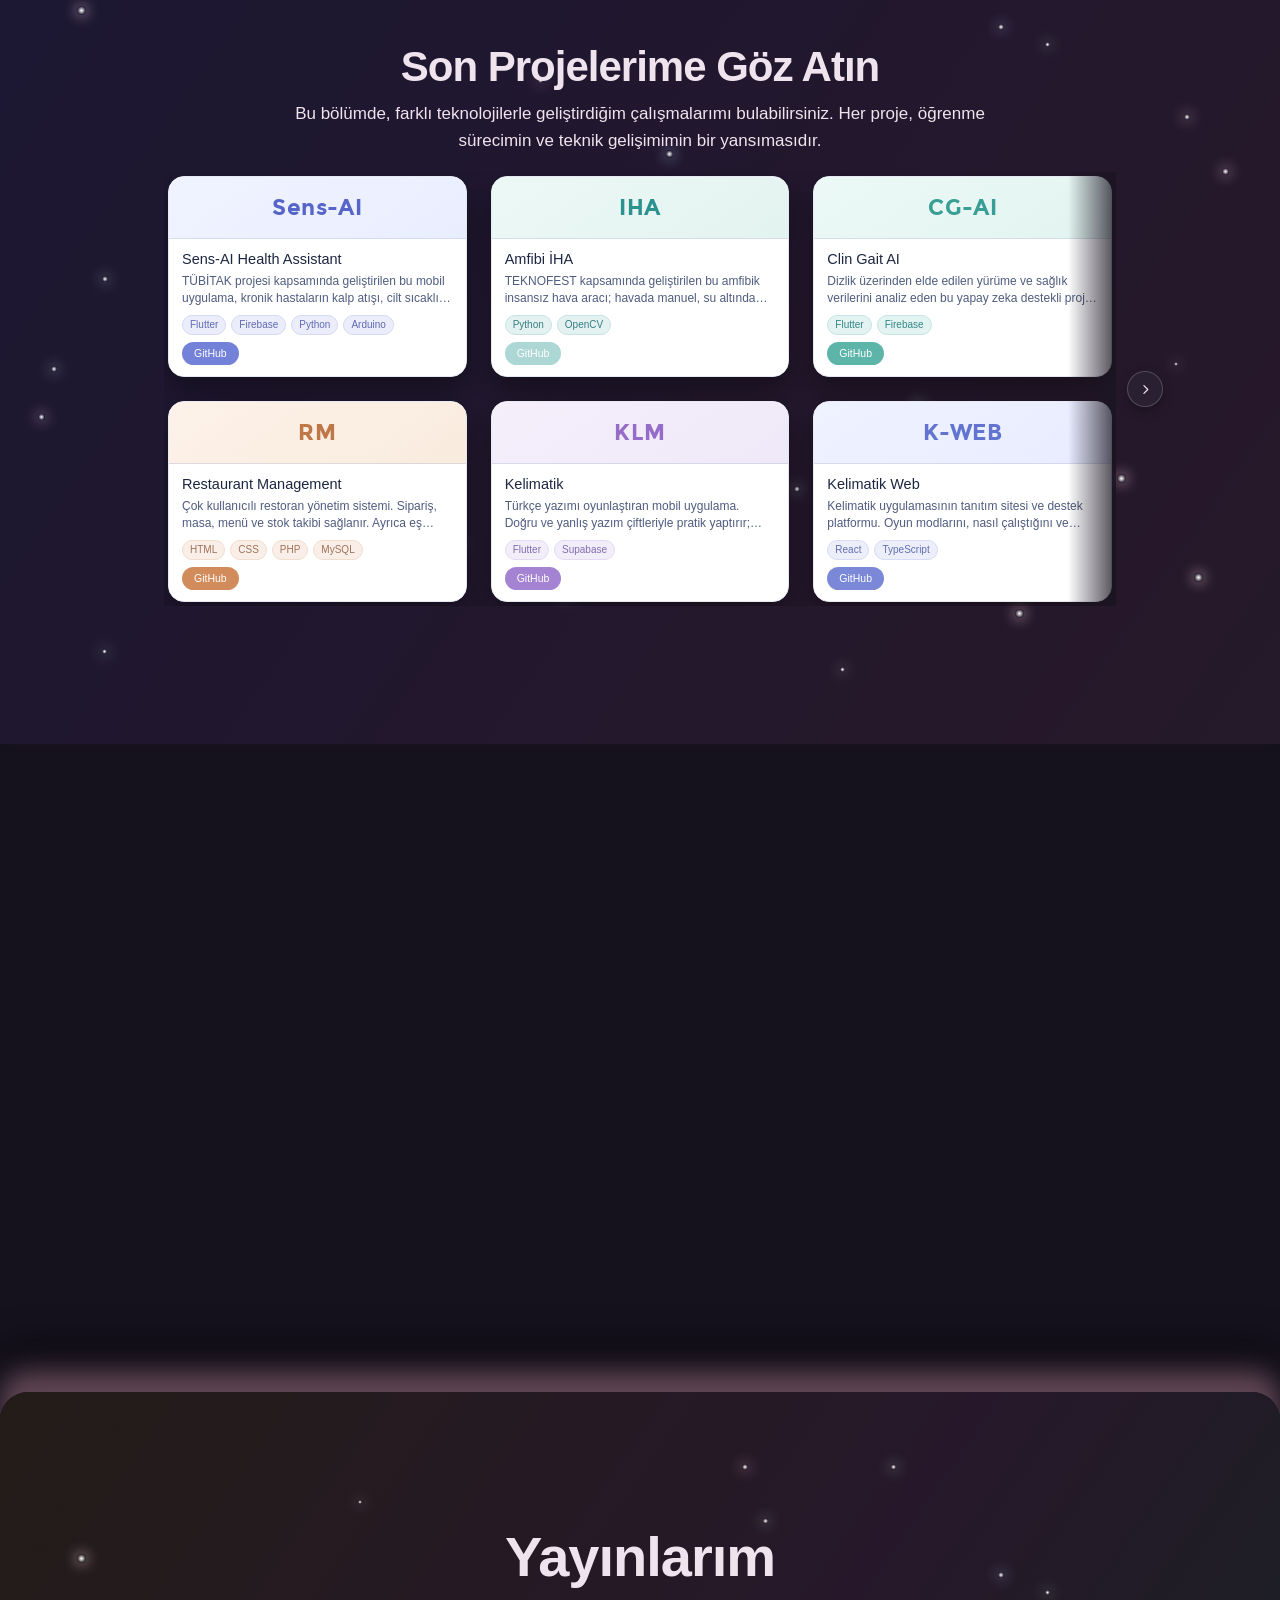
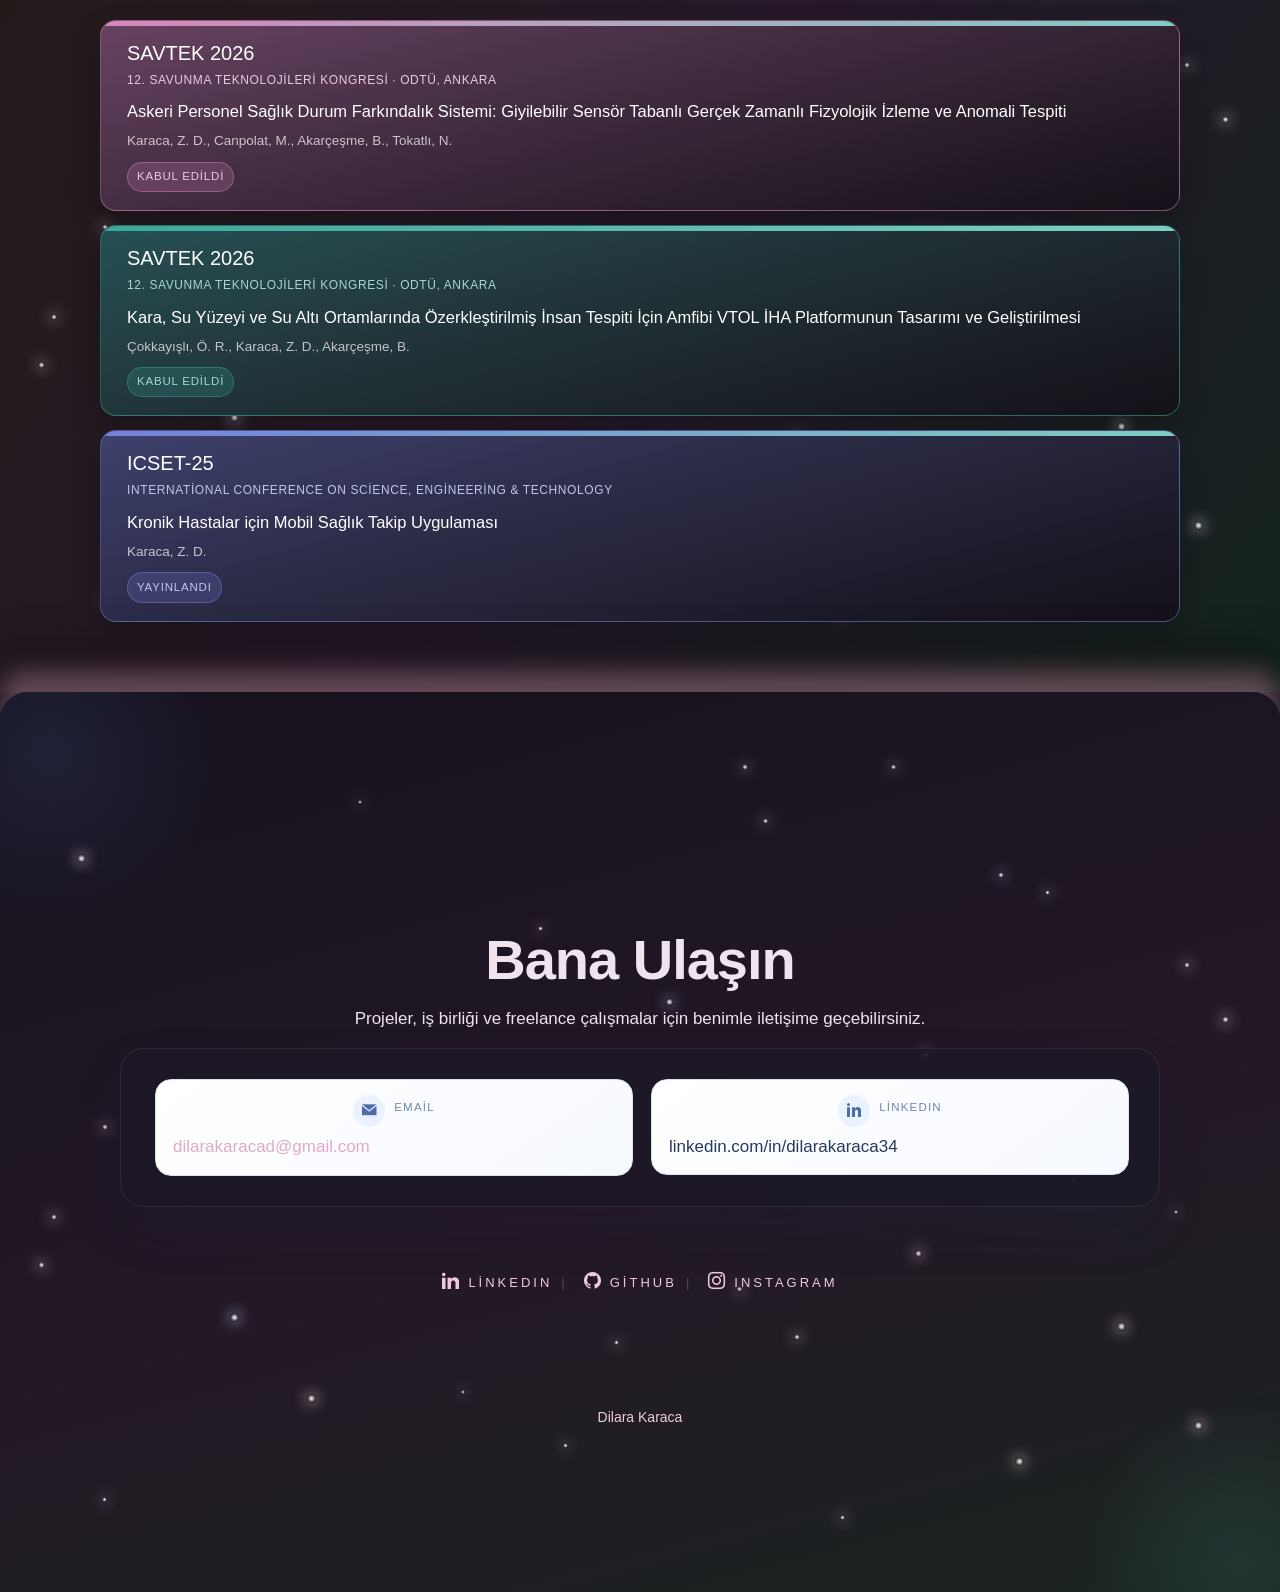
==== commit 0a465176: "icon değiştirildi" ====
--- a/wwwroot/index.html
+++ b/wwwroot/index.html
@@ -10,7 +10,7 @@
 
     <link rel="stylesheet" href="hola-master/css/base.css">
     <link rel="stylesheet" href="hola-master/css/vendor.css">
-    <link rel="stylesheet" href="hola-master/css/main.css?v=2">
+    <link rel="stylesheet" href="hola-master/css/main.css?v=3">
     <style>
         .experience-grid {
             width: min(108rem, 100%);
@@ -291,6 +291,33 @@
         @media only screen and (max-width: 800px) {
             .experience-grid {
                 grid-template-columns: 1fr;
+                gap: 1.6rem;
+            }
+
+            .experience-card {
+                padding: 2.2rem 1.8rem 2rem;
+            }
+
+            .experience-card::after {
+                width: 22rem;
+                height: 22rem;
+            }
+
+            .publication-list {
+                gap: 1.2rem;
+            }
+
+            .publication-card {
+                padding: 1.6rem 1.6rem 1.5rem;
+            }
+
+            .publication-card h3 {
+                font-size: 1.55rem;
+                line-height: 1.35;
+            }
+
+            .publication-card__venue {
+                font-size: 1.7rem;
             }
         }
 
@@ -552,9 +579,52 @@
             color: #fff !important;
         }
 
+        @media only screen and (max-width: 800px) {
+            .project-modal {
+                padding: 1.2rem;
+                align-items: flex-end;
+            }
+
+            .project-modal__dialog {
+                width: 100%;
+                max-height: min(92vh, 92dvh);
+                border-radius: 1.2rem 1.2rem 0 0;
+            }
+
+            .project-readme {
+                padding: 3.6rem 1.8rem 2.4rem;
+                border-radius: 1.4rem;
+            }
+
+            .project-readme h1 {
+                font-size: 2.4rem;
+                padding-right: 2.4rem;
+            }
+
+            .project-readme h2 {
+                font-size: 1.7rem;
+            }
+
+            .project-readme p,
+            .project-readme li {
+                font-size: 1.4rem;
+            }
+
+            .project-modal__close {
+                top: 1.2rem;
+                right: 1.4rem;
+                font-size: 2.6rem;
+            }
+        }
+
         @media only screen and (max-width: 700px) {
             .portfolio-card-v2 {
-                height: 46rem;
+                height: auto;
+                min-height: 0;
+            }
+
+            .portfolio-card-v2__top {
+                min-height: 5rem;
             }
 
             .portfolio-card-v2__desc {
@@ -565,7 +635,7 @@
 
     <script src="hola-master/js/modernizr.js"></script>
 
-    <link rel="stylesheet" href="css/stack.css?v=28">
+    <link rel="stylesheet" href="css/stack.css?v=36">
 
     <link rel="shortcut icon" href="assets/dk.icon.png" type="image/png">
     <link rel="icon" href="assets/dk.icon.png" type="image/png">
@@ -1540,6 +1610,47 @@
     </script>
     <script>
         (function () {
+            var stack = document.querySelector(".page-stack");
+            if (!stack || !window.matchMedia) return;
+
+            var mobileQuery = window.matchMedia("(max-width: 800px)");
+            var reduceQuery = window.matchMedia("(prefers-reduced-motion: reduce)");
+            var cards = stack.querySelectorAll(":scope > .stack-card");
+
+            function viewHeight() {
+                return window.visualViewport ? window.visualViewport.height : window.innerHeight;
+            }
+
+            function fitStickyTops() {
+                var pin = mobileQuery.matches && !reduceQuery.matches;
+                var view = viewHeight();
+
+                cards.forEach(function (card) {
+                    if (!pin || window.getComputedStyle(card).position !== "sticky") {
+                        if (card.style.top) card.style.top = "";
+                        return;
+                    }
+
+                    var extra = card.offsetHeight - view;
+                    var next = extra > 1 ? (-extra) + "px" : "0px";
+                    if (card.style.top !== next) card.style.top = next;
+                });
+            }
+
+            fitStickyTops();
+            window.addEventListener("resize", fitStickyTops);
+            window.addEventListener("load", fitStickyTops);
+            if (mobileQuery.addEventListener) mobileQuery.addEventListener("change", fitStickyTops);
+            if (reduceQuery.addEventListener) reduceQuery.addEventListener("change", fitStickyTops);
+            if (window.visualViewport) window.visualViewport.addEventListener("resize", fitStickyTops);
+            if (window.ResizeObserver) {
+                var observer = new ResizeObserver(fitStickyTops);
+                cards.forEach(function (card) { observer.observe(card); });
+            }
+        })();
+    </script>
+    <script>
+        (function () {
             var modal = document.querySelector("[data-project-modal]");
             var dialog = document.querySelector(".project-modal__dialog");
             var shade = document.querySelector(".project-modal__shade");
--- a/wwwroot/hola-master/css/main.css
+++ b/wwwroot/hola-master/css/main.css
@@ -1718,14 +1718,14 @@
 }
 
 body.theme-dark .theme-toggle::before {
-    content: "☀";
+    content: "";
     position: absolute;
     top: 50%;
     left: 50%;
+    width: 20px;
+    height: 20px;
     transform: translate(-50%, -50%);
-    font-size: 2rem;
-    line-height: 1;
-    color: #d6a3bf;
+    background: url("data:image/svg+xml,%3Csvg xmlns='http://www.w3.org/2000/svg' viewBox='0 0 24 24' fill='none'%3E%3Ccircle cx='12' cy='12' r='3.15' fill='%23e4c5d6'/%3E%3Cg stroke='%23e4c5d6' stroke-width='1.7' stroke-linecap='round'%3E%3Cpath d='M12 2.2v2.7M12 19.1v2.7M2.2 12h2.7M19.1 12h2.7M5.05 5.05l1.9 1.9M17.05 17.05l1.9 1.9M18.95 5.05l-1.9 1.9M6.95 17.05l-1.9 1.9'/%3E%3C/g%3E%3C/svg%3E") center / contain no-repeat;
 }
 
 .header-nav {
--- a/wwwroot/css/stack.css
+++ b/wwwroot/css/stack.css
@@ -813,53 +813,255 @@
     }
 }
 
+/* Mobile keeps the sticky stack. Tall sheets get a negative top from
+   script (100svh - height) so they stick only after their last line
+   has scrolled into view — top:0 would hide that tail under the next card.
+   overflow stays visible so clip/hidden cannot cut the box. */
 @media only screen and (max-width: 800px) {
-    .stack-spacer {
-        height: 42vh;
-    }
-
-    .is-stacked .s-home .home-content,
-    .is-stacked .home-social,
+    /* height:100% (theme) + overflow-x:hidden turns the body into a
+       viewport-sized scrollport, so window scroll never reaches the
+       rest of a section. clip stops sideways overflow without that. */
+    html,
+    body {
+        height: auto;
+        max-width: 100%;
+        overflow-x: clip;
+    }
+
+    .stack-hold__runway {
+        display: none !important;
+        height: 0 !important;
+    }
+
+    .stack-card,
+    .is-stacked .stack-card,
+    .is-stacked .s-home.stack-card,
     .is-stacked .s-about.stack-card,
     .is-stacked .stack-card--experience,
     .is-stacked .s-works.stack-card,
     .is-stacked .stack-card--publications,
     .is-stacked .s-contact.stack-card {
-        width: auto;
-        padding-left: 2.4rem;
-        padding-right: 2.4rem;
+        height: auto !important;
+        overflow: visible !important;
+        justify-content: flex-start;
+        width: 100%;
+        max-width: 100%;
+        box-sizing: border-box;
+        padding: 8.8rem 2rem 4rem !important;
+    }
+
+    .is-stacked .s-home.stack-card {
+        display: flex;
+        flex-direction: column;
+        justify-content: center !important;
+        min-height: 100svh !important;
+        height: auto !important;
+        padding: 7.2rem 2.4rem 3.6rem !important;
+    }
+
+    .is-stacked .s-home .home-content {
+        display: block;
+        width: 100%;
+        max-width: 34rem;
+        height: auto;
+        margin: 0;
+        padding: 0 !important;
+        vertical-align: top;
+    }
+
+    .is-stacked .s-home .home-content,
+    .is-stacked .home-social {
+        padding-left: 0;
+        padding-right: 0;
+        box-sizing: border-box;
+    }
+
+    /* Theme template hides socials under 400px — keep them in stacked layout. */
+    .is-stacked .home-social {
+        display: flex !important;
+        position: static !important;
+        padding-bottom: 0 !important;
+    }
+
+    .is-stacked .home-social::after {
+        display: none !important;
+    }
+
+    .is-stacked .s-works {
+        padding-top: 0 !important;
+        padding-bottom: 0 !important;
+    }
+
+    .is-stacked .s-contact {
+        padding-top: 0 !important;
+        padding-bottom: 0 !important;
+    }
+
+    .is-stacked .s-about {
+        padding-top: 0 !important;
+        padding-bottom: 0 !important;
+    }
+
+    .is-stacked .s-home .home-content__main {
+        display: flex;
+        flex-direction: column;
+        align-items: flex-start;
+        width: 100%;
+        max-width: 100%;
+        margin: 0 !important;
+        padding: 0 !important;
+        text-align: left;
+        gap: 0;
+    }
+
+    .is-stacked .home-content h3 {
+        margin: 0 0 1.2rem !important;
+        padding-left: 3.6rem;
+        font-size: 1.35rem;
+        letter-spacing: 0.28rem;
+    }
+
+    .is-stacked .home-content h3::before {
+        width: 2.6rem;
+    }
+
+    .is-stacked .home-content h1 {
+        margin: 0;
+        font-size: clamp(3.4rem, 9.5vw, 4.4rem);
+        line-height: 1.12;
+        word-wrap: break-word;
+        overflow-wrap: break-word;
+    }
+
+    .is-stacked .home-content__subtitle {
+        margin-top: 1rem;
+        font-size: clamp(1.45rem, 3.8vw, 1.7rem);
+        line-height: 1.4;
+        letter-spacing: 0.02rem;
+    }
+
+    .is-stacked .home-content__tagline {
+        display: block;
+        margin-top: 1.2rem;
+        max-width: 28rem;
+        font-size: clamp(1.35rem, 3.6vw, 1.55rem);
+        line-height: 1.55;
+        opacity: 0.88;
+    }
+
+    .is-stacked .home-content__buttons {
+        position: static;
+        display: flex;
+        flex-direction: column;
+        align-items: stretch;
+        align-self: flex-start !important;
+        justify-self: start !important;
+        width: min(100%, 22rem);
+        max-width: 100%;
+        margin: 2.8rem 0 0;
+        gap: 1rem;
+        text-align: left;
+    }
+
+    .is-stacked .home-content__buttons .btn {
+        width: 100%;
+        min-width: 0;
+        margin: 0;
+        box-sizing: border-box;
+        padding-top: 1.15rem !important;
+        padding-bottom: 1.15rem !important;
+        font-size: 1.15rem;
+        letter-spacing: 0.16rem;
     }
 
     .is-stacked .home-social {
         width: auto;
-        margin: 2rem 0 0;
+        max-width: 100%;
+        margin: 2.8rem 0 0;
         flex-wrap: wrap;
-    }
-
-    .is-stacked .home-content h1 {
-        font-size: 4.2rem;
-    }
-
-    .is-stacked .s-home.stack-card {
-        padding-left: 2.4rem;
-        padding-right: 2.4rem;
-    }
-
-    .is-stacked .s-home .home-content__main {
-        display: block;
-        text-align: left;
-    }
-
-    .is-stacked .home-content__buttons {
+        align-items: center;
+        gap: 0.4rem 1.8rem;
+    }
+
+    .is-stacked .home-social li {
+        height: auto;
+    }
+
+    .is-stacked .home-social a {
+        display: inline-flex;
+        align-items: center;
+        gap: 0.55rem;
+        width: auto;
+        height: auto;
+        min-height: 3.2rem;
+    }
+
+    .is-stacked .home-social i,
+    .is-stacked .home-social span {
         position: static;
-        flex-direction: column;
-        align-items: stretch;
+        opacity: 1;
+        visibility: visible;
+        transform: none;
+        line-height: 1;
+    }
+
+    .is-stacked .home-social i {
+        font-size: 1.55rem;
+        right: auto;
+    }
+
+    .is-stacked .home-social span {
+        right: auto;
+        font-size: 1.15rem;
+        letter-spacing: 0.04rem;
+    }
+
+    .is-stacked .home-content__scroll {
+        position: static;
+        margin: 2.4rem 0 0;
+    }
+
+    .is-stacked .home-content__scroll a {
+        font-size: 1rem;
+        letter-spacing: 0.22rem;
+        opacity: 0.75;
+    }
+
+    .is-stacked .stack-card .section-intro h1,
+    .is-stacked .stack-card--experience h1,
+    .is-stacked .stack-card--works .section-intro h1 {
+        font-size: clamp(2.8rem, 9vw, 3.6rem);
+        line-height: 1.15;
+        word-wrap: break-word;
+        overflow-wrap: anywhere;
+    }
+
+    .is-stacked .stack-card .lead {
+        font-size: 1.5rem;
+        line-height: 1.55;
+    }
+
+    .is-stacked .stack-card .section-intro {
         width: 100%;
-        margin-top: 2.4rem;
-    }
-
-    .is-stacked .home-content__buttons .btn {
+        max-width: 100%;
+        margin-bottom: 2rem;
+        padding-left: 0;
+        padding-right: 0;
+    }
+
+    .is-stacked .stack-card .row,
+    .is-stacked .stack-card .portfolio-grid-v2,
+    .is-stacked .stack-card .contact__main,
+    .is-stacked .experience-grid,
+    .is-stacked .stack-card--about .about-content,
+    .is-stacked .stack-card--about .about-content--buttons {
         width: 100%;
+        max-width: 100%;
+        margin-left: 0;
+        margin-right: 0;
+        padding-left: 0;
+        padding-right: 0;
+        box-sizing: border-box;
     }
 
     .is-stacked .stack-card--about .about-content,
@@ -867,22 +1069,164 @@
         display: block;
     }
 
+    .is-stacked .stack-card--about .about-content .col-six,
     .is-stacked .stack-card--about .col-six {
+        float: none;
         width: 100%;
+        max-width: 100%;
+        margin-bottom: 2rem;
+        padding-left: 0;
+        padding-right: 0;
+    }
+
+    .is-stacked .stack-card--about .about-content:not(.about-content--buttons) {
+        margin-top: 1.6rem;
+    }
+
+    .is-stacked .about-content--buttons {
+        margin-top: 1.2rem;
+    }
+
+    .is-stacked .about-content--buttons .btn {
+        width: 100%;
+        margin-bottom: 1rem;
+    }
+
+    .is-stacked .experience-grid {
+        margin-top: 1.2rem;
+        gap: 1.6rem;
+    }
+
+    .is-stacked .s-works.stack-card {
+        padding-left: 1.2rem !important;
+        padding-right: 1.2rem !important;
+        overflow: visible !important;
+    }
+
+    .is-stacked .stack-card--works .section-intro {
+        width: 100%;
+        padding: 0 0.8rem;
         margin-bottom: 1.6rem;
     }
 
-    .is-stacked .stack-card--publications {
-        height: auto;
-        min-height: 100lvh;
-    }
-
-    .stack-card--about,
-    .stack-card--experience,
-    .s-contact.stack-card {
-        height: auto;
-        min-height: 100lvh;
-        overflow: visible;
+    .works-carousel {
+        width: 100%;
+        max-width: 100%;
+        padding: 0 3.6rem;
+    }
+
+    .works-carousel__page {
+        grid-template-columns: 1fr;
+        gap: 1.4rem;
+        padding: 0.2rem;
+    }
+
+    .works-carousel__nav {
+        width: 3.2rem;
+        height: 3.2rem;
+        margin-top: -1.6rem;
+    }
+
+    .works-carousel__nav--prev { left: 0.2rem; }
+    .works-carousel__nav--next { right: 0.2rem; }
+
+    .works-carousel__viewport::after {
+        width: 2.4rem;
+    }
+
+    .is-stacked .stack-card--works .works-carousel .portfolio-card-v2 {
+        min-height: 0;
+    }
+
+    .is-stacked .stack-card--works .works-carousel .portfolio-card-v2__top {
+        min-height: 4.8rem;
+        padding: 0.7rem 1rem;
+        font-size: 1.8rem;
+    }
+
+    .is-stacked .stack-card--works .works-carousel .portfolio-card-v2__body {
+        padding: 1rem 1.2rem 0.2rem;
+    }
+
+    .is-stacked .stack-card--works .works-carousel .portfolio-card-v2__title {
+        font-size: 1.4rem;
+    }
+
+    .is-stacked .stack-card--works .works-carousel .portfolio-card-v2__desc {
+        -webkit-line-clamp: 3;
+        font-size: 1.15rem;
+    }
+
+    .is-stacked .stack-card--works .works-carousel .portfolio-card-v2__footer {
+        padding: 0.5rem 1.2rem 1rem;
+    }
+
+    .is-stacked .s-contact.stack-card {
+        /* 100lvh is taller than the visible phone screen, and the
+           decorative ::after hangs 140px below. Together they leave a
+           blank band under the last sheet. Match the visible viewport
+           and clip that decoration so the sheet ends at the screen. */
+        min-height: 100svh;
+        min-height: 100dvh;
+        display: flex;
+        flex-direction: column;
+        overflow: hidden !important;
+        margin-top: 0;
+        margin-bottom: 0;
+        padding-bottom: max(1.6rem, env(safe-area-inset-bottom)) !important;
+        isolation: auto;
+    }
+
+    .is-stacked .s-contact.stack-card footer {
+        margin-top: auto;
+        padding: 2rem 0 0.4rem;
+    }
+
+    .is-stacked .stack-card footer {
+        padding: 2rem 0 0.4rem;
+        margin-top: 1.6rem;
+    }
+
+    .sparkle-field {
+        contain: paint;
+    }
+}
+
+@media only screen and (max-width: 480px) {
+    .stack-card,
+    .is-stacked .stack-card,
+    .is-stacked .s-about.stack-card,
+    .is-stacked .stack-card--experience,
+    .is-stacked .s-works.stack-card,
+    .is-stacked .stack-card--publications,
+    .is-stacked .s-contact.stack-card {
+        padding-left: 1.8rem !important;
+        padding-right: 1.8rem !important;
+    }
+
+    .is-stacked .s-home.stack-card {
+        padding: 6.8rem 2rem 3.2rem !important;
+    }
+
+    .is-stacked .s-works.stack-card {
+        padding-left: 1rem !important;
+        padding-right: 1rem !important;
+    }
+
+    .works-carousel {
+        padding: 0 3.2rem;
+    }
+
+    .is-stacked .s-home .home-content {
+        max-width: 100%;
+    }
+
+    .is-stacked .home-content h1 {
+        font-size: clamp(3.2rem, 9vw, 3.9rem);
+    }
+
+    .is-stacked .home-content__buttons {
+        width: min(100%, 22rem);
     }
 }
 
